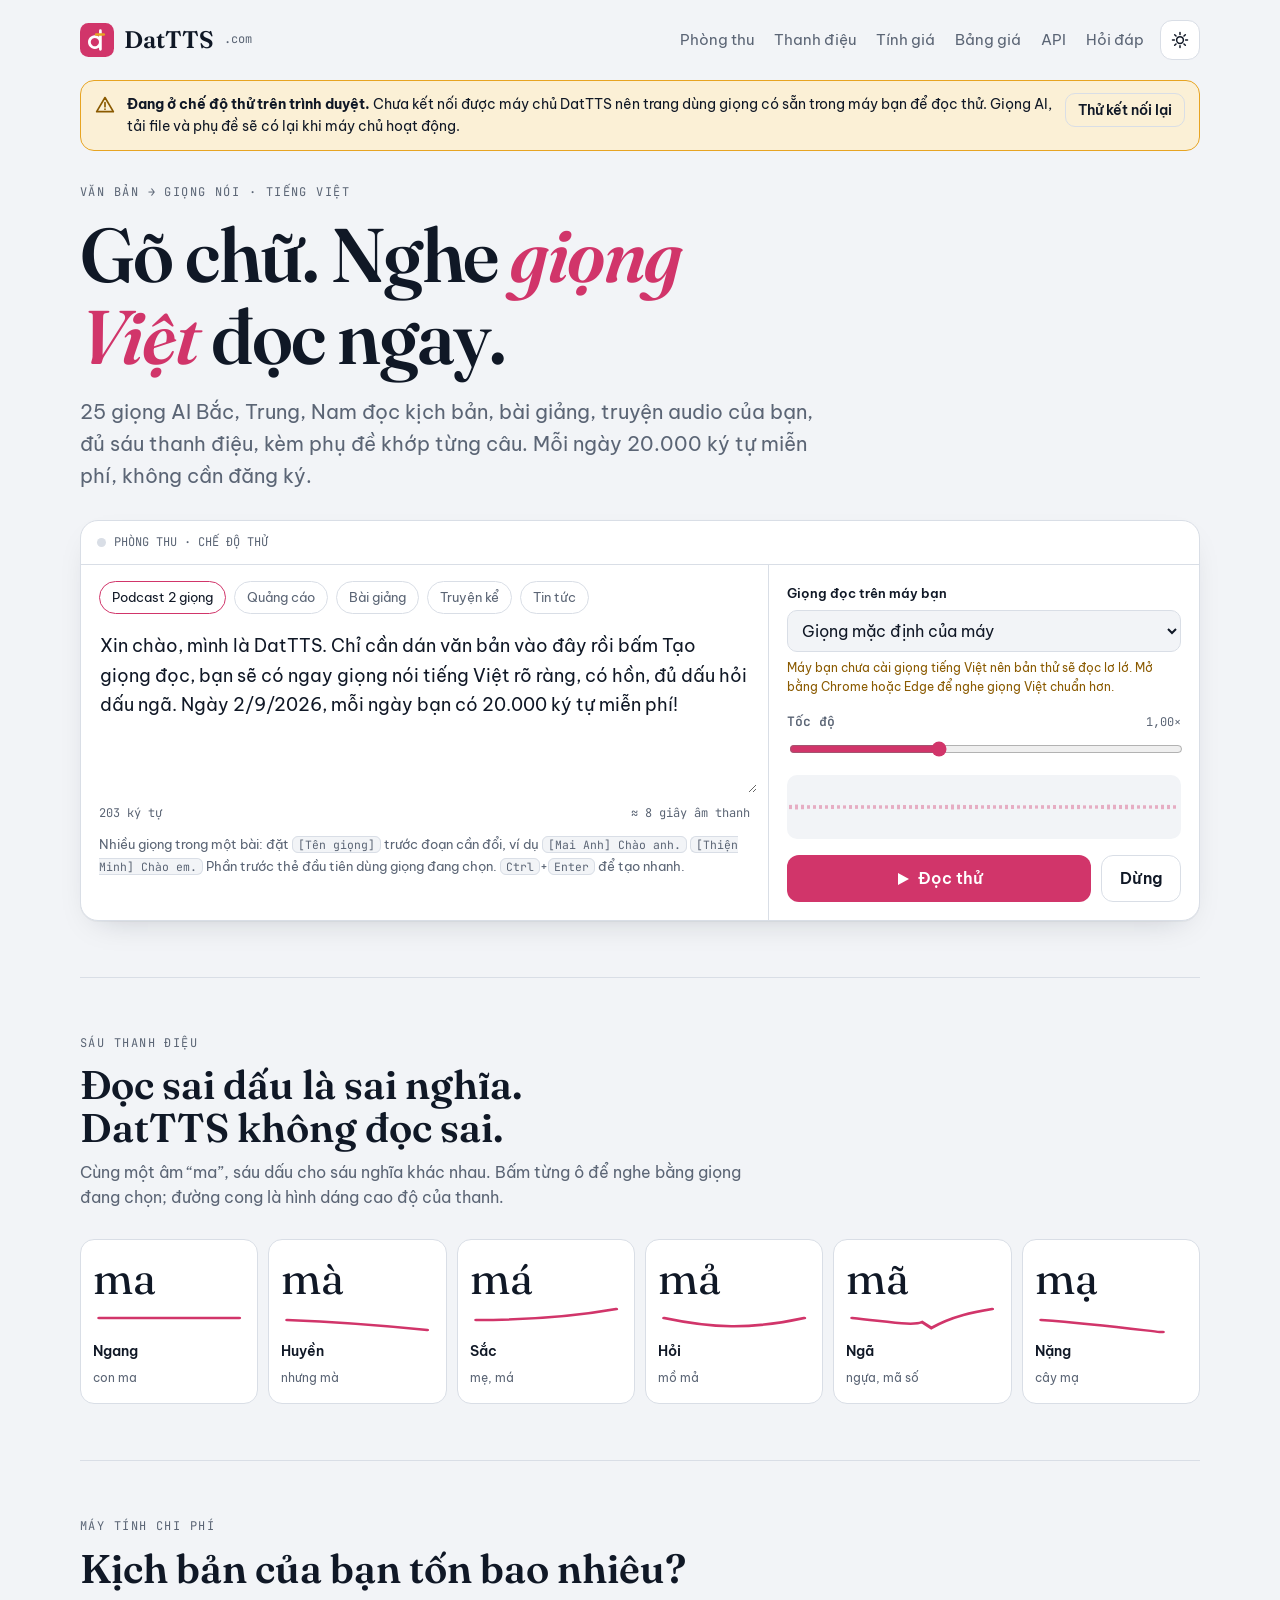
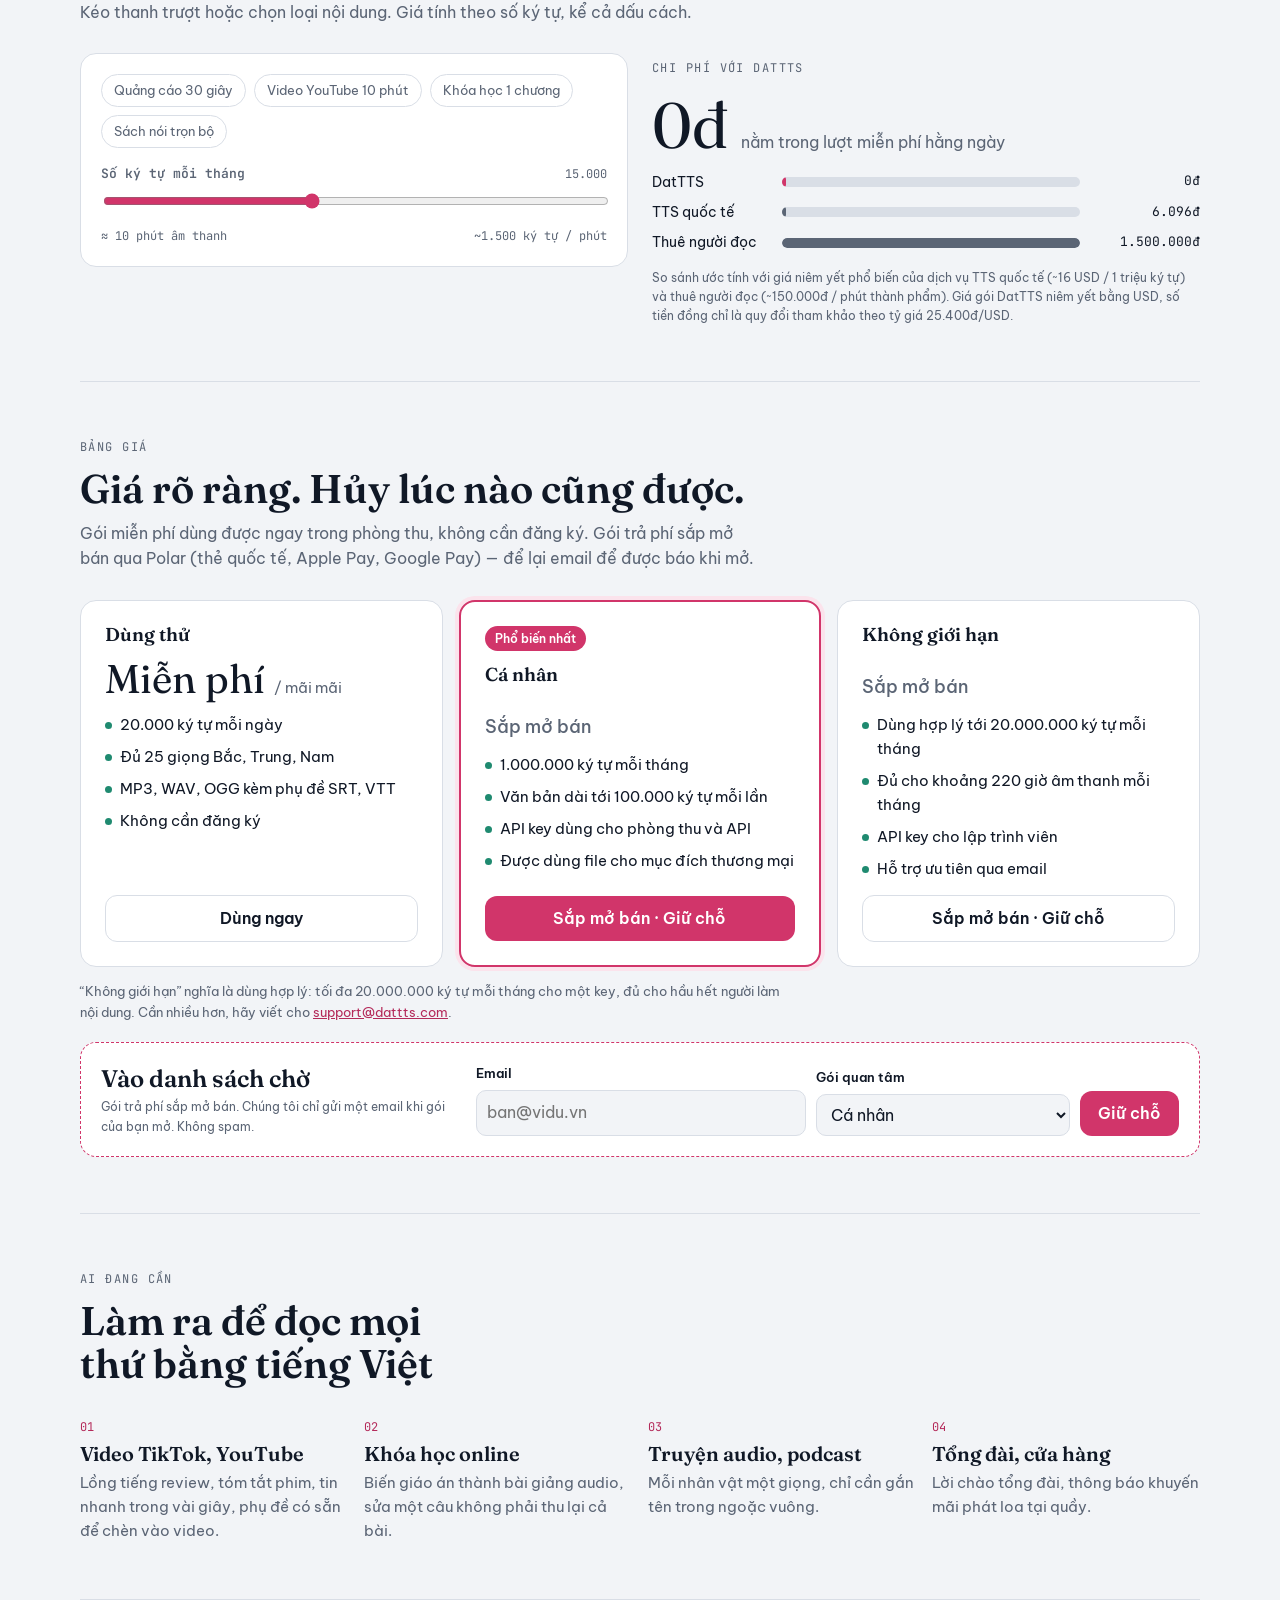
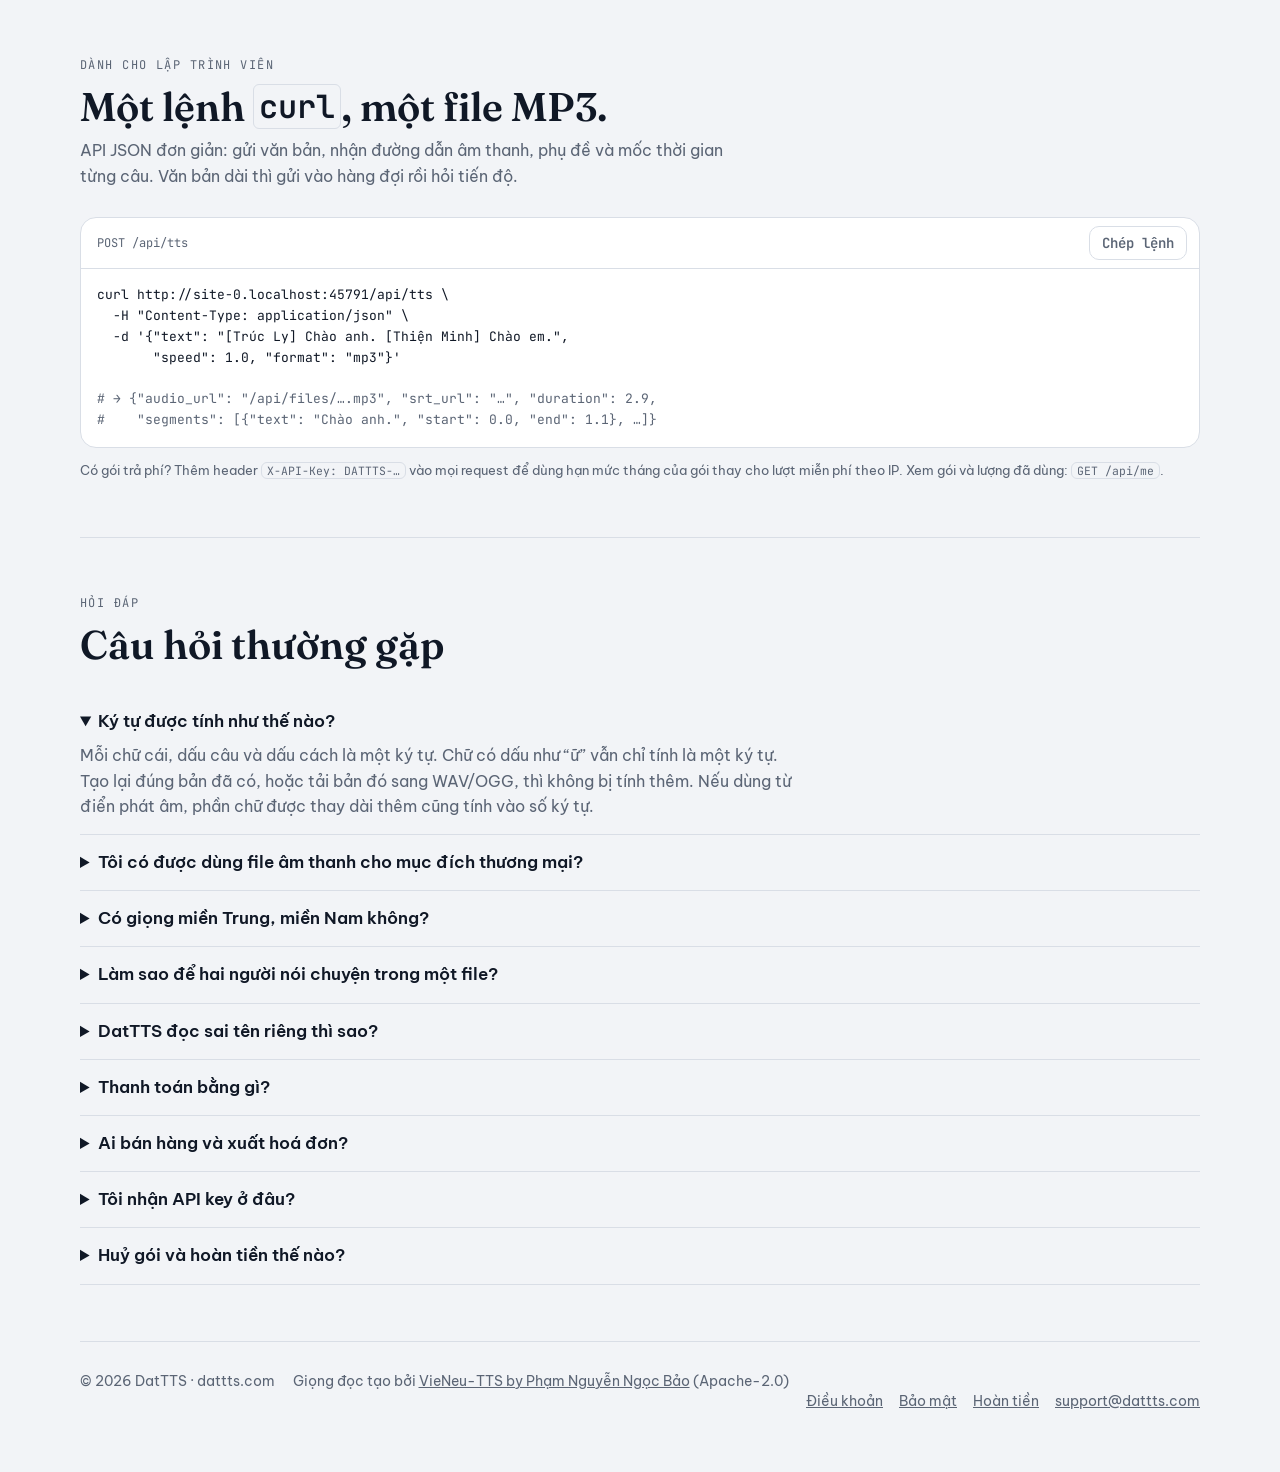
==== web/index.html @ 72ce60b8 "DatTTS: Vietnamese TTS SaaS — VieNeu backend, Modal deploy, web studio, Polar billing (WIP) - FastAP" ====
<!doctype html>
<html lang="vi">
<head>
<meta charset="utf-8">
<meta name="viewport" content="width=device-width, initial-scale=1, viewport-fit=cover">
<title>DatTTS – Giọng đọc tiếng Việt tự nhiên</title>
<meta name="description" content="DatTTS chuyển văn bản thành giọng nói tiếng Việt tự nhiên: 25 giọng Bắc, Trung, Nam, nhiều giọng trong một kịch bản, phụ đề SRT/VTT. Dùng thử miễn phí mỗi ngày, gói trả phí thanh toán an toàn qua Polar.">
<meta property="og:title" content="DatTTS – Gõ chữ. Nghe giọng Việt đọc ngay.">
<meta property="og:description" content="25 giọng đọc tiếng Việt, đủ sáu thanh điệu. Tải MP3, WAV, OGG kèm phụ đề.">
<meta property="og:url" content="https://dattts.com/">
<meta name="theme-color" content="#D63A6E">
<link rel="icon" href="data:image/svg+xml,%3Csvg xmlns='http://www.w3.org/2000/svg' viewBox='0 0 40 40'%3E%3Crect width='40' height='40' rx='10' fill='%23D63A6E'/%3E%3Cpath d='M24 9v22M24 22.5a6.5 6.5 0 1 1 0-.01' stroke='%23fff' stroke-width='3.2' fill='none' stroke-linecap='round'/%3E%3Cpath d='M19 13.5h9' stroke='%23E7A422' stroke-width='3' stroke-linecap='round'/%3E%3C/svg%3E">
<link rel="preconnect" href="https://fonts.googleapis.com">
<link rel="preconnect" href="https://fonts.gstatic.com" crossorigin>
<link rel="stylesheet" href="https://fonts.googleapis.com/css2?family=Be+Vietnam+Pro:wght@400;500;600;700&family=Fraunces:ital,opsz,wght@0,9..144,600;1,9..144,500;1,9..144,700&family=JetBrains+Mono:wght@400;600&display=swap&subset=vietnamese">
<script>try{var t=localStorage.getItem('dattts.theme');if(t==='light'||t==='dark')document.documentElement.dataset.theme=t}catch(e){}</script>
<link rel="stylesheet" href="styles.css">
</head>
<body>
<a class="skip" href="#studio">Bỏ qua, tới phòng thu</a>

<div class="wrap">
  <nav aria-label="Điều hướng chính">
    <a class="logo" href="#top" aria-label="DatTTS trang chủ">
      <svg viewBox="0 0 40 40" aria-hidden="true"><rect width="40" height="40" rx="10" fill="var(--lotus)"/>
        <path d="M24 9v22M24 22.5a6.5 6.5 0 1 1 0-.01" stroke="#fff" stroke-width="3.2" fill="none" stroke-linecap="round"/>
        <path d="M19 13.5h9" stroke="var(--gold)" stroke-width="3" stroke-linecap="round"/></svg>
      DatTTS <small>.com</small>
    </a>
    <div class="navlinks"><a href="#studio">Phòng thu</a><a href="#thanh-dieu">Thanh điệu</a><a href="#tinh-gia">Tính giá</a><a href="#bang-gia">Bảng giá</a><a href="#api">API</a><a href="#hoi-dap">Hỏi đáp</a></div>
    <button class="iconbtn" id="themeBtn" type="button" aria-label="Đổi giao diện sáng/tối" title="Đổi giao diện sáng/tối">
      <svg class="i-sun" viewBox="0 0 24 24" aria-hidden="true"><circle cx="12" cy="12" r="4.5"/><path d="M12 2v2.5M12 19.5V22M2 12h2.5M19.5 12H22M4.9 4.9l1.8 1.8M17.3 17.3l1.8 1.8M4.9 19.1l1.8-1.8M17.3 6.7l1.8-1.8"/></svg>
      <svg class="i-moon" viewBox="0 0 24 24" aria-hidden="true"><path d="M20 14.5A8 8 0 0 1 9.5 4a8 8 0 1 0 10.5 10.5z"/></svg>
    </button>
  </nav>

  <div class="banner" id="offlineBanner" role="status" hidden>
    <svg viewBox="0 0 24 24" aria-hidden="true"><path d="M12 3 2 20h20L12 3zm0 6v5m0 3v.01"/></svg>
    <div><b>Đang ở chế độ thử trên trình duyệt.</b> Chưa kết nối được máy chủ DatTTS nên trang dùng giọng có sẵn trong máy bạn để đọc thử. Giọng AI, tải file và phụ đề sẽ có lại khi máy chủ hoạt động.</div>
    <button class="btn btn-ghost btn-sm" id="retryBtn" type="button">Thử kết nối lại</button>
  </div>

  <header class="hero" id="top">
    <div class="hero-copy">
      <div class="eyebrow">Văn bản → giọng nói · tiếng Việt</div>
      <h1>Gõ chữ. Nghe <em>giọng Việt</em> đọc ngay.</h1>
      <p class="lead">25 giọng AI Bắc, Trung, Nam đọc kịch bản, bài giảng, truyện audio của bạn, đủ sáu thanh điệu, kèm phụ đề khớp từng câu. Mỗi ngày 20.000 ký tự miễn phí, không cần đăng ký.</p>
    </div>

    <section class="studio" id="studio" aria-labelledby="studioTitle">
      <h2 class="sr-only" id="studioTitle">Phòng thu</h2>
      <div class="studio-bar">
        <div class="rec"><i></i><span id="recLabel">PHÒNG THU · ĐANG KẾT NỐI</span></div>
        <div class="quota" id="quotaBox" hidden>
          <span id="quotaText">Hôm nay còn — ký tự</span>
          <span class="qtrack" aria-hidden="true"><span id="quotaFill"></span></span>
        </div>
        <button class="btn btn-ghost btn-sm keybtn online-only" id="keyBtn" type="button" aria-haspopup="dialog">
          <svg viewBox="0 0 24 24" aria-hidden="true"><circle cx="8" cy="15" r="4"/><path d="M11 12 20 3m-3 3 3 3m-6 0 2 2"/></svg><span id="keyBtnLabel">Nhập API key</span>
        </button>
      </div>

      <div class="acctbar online-only" id="acctBar" hidden>
        <div class="acct-info">
          <span class="plan-badge" id="planBadge">Đang kiểm tra key…</span>
          <span class="acct-usage" id="acctUsage"></span>
        </div>
        <div class="acct-actions">
          <button class="btn btn-ghost btn-sm" id="portalBtn" type="button" hidden><span class="spinner" aria-hidden="true"></span><span>Quản lý gói</span></button>
          <button class="linkbtn" id="logoutKey" type="button">Đăng xuất key</button>
        </div>
      </div>

      <div class="studio-body">
        <div class="editor">
          <div class="toolbar" role="toolbar" aria-label="Công cụ soạn thảo">
            <label class="sr-only" for="insertVoice">Chèn thẻ giọng vào vị trí con trỏ</label>
            <select id="insertVoice" class="tool-select online-only"><option value="">＋ Chèn giọng…</option></select>
            <button class="chip" type="button" data-sample="podcast">Podcast 2 giọng</button>
            <button class="chip" type="button" data-sample="ad">Quảng cáo</button>
            <button class="chip" type="button" data-sample="lesson">Bài giảng</button>
            <button class="chip" type="button" data-sample="story">Truyện kể</button>
            <button class="chip" type="button" data-sample="news">Tin tức</button>
          </div>
          <label class="sr-only" for="txt">Văn bản cần đọc</label>
          <textarea id="txt" spellcheck="false" aria-describedby="syntaxHint countLine">Xin chào, mình là DatTTS. Chỉ cần dán văn bản vào đây rồi bấm Tạo giọng đọc, bạn sẽ có ngay giọng nói tiếng Việt rõ ràng, có hồn, đủ dấu hỏi dấu ngã. Ngày 2/9/2026, mỗi ngày bạn có 20.000 ký tự miễn phí!</textarea>
          <div class="meta" id="countLine"><span id="count">0 ký tự</span><span id="mode"></span><span id="estTime">~0 giây</span></div>
          <p class="hint" id="syntaxHint">Nhiều giọng trong một bài: đặt <code>[Tên giọng]</code> trước đoạn cần đổi, ví dụ <code>[Mai Anh] Chào anh.</code> <code>[Thiện Minh] Chào em.</code> Phần trước thẻ đầu tiên dùng giọng đang chọn. <kbd>Ctrl</kbd>+<kbd>Enter</kbd> để tạo nhanh.</p>

          <div class="alert" id="alert" role="alert" hidden></div>

          <div class="player" id="player" hidden>
            <div class="player-head">
              <span class="eyebrow" id="playerTitle">Bản đọc</span>
              <span class="pmeta" id="playerMeta"></span>
            </div>
            <div class="transcript" id="transcript" aria-label="Lời đọc, bấm một câu để nghe từ câu đó"></div>
            <div class="pcontrols" id="pcontrols">
              <button class="iconbtn" id="prevSeg" type="button" aria-label="Câu trước"><svg viewBox="0 0 24 24" aria-hidden="true"><path d="M6 5v14M19 5 9 12l10 7z"/></svg></button>
              <button class="playbtn" id="playPause" type="button" aria-label="Phát"><svg class="i-play" viewBox="0 0 24 24" aria-hidden="true"><path d="M7 4.5v15l13-7.5z"/></svg><svg class="i-pause" viewBox="0 0 24 24" aria-hidden="true"><path d="M7 4h3.5v16H7zM13.5 4H17v16h-3.5z"/></svg></button>
              <button class="iconbtn" id="nextSeg" type="button" aria-label="Câu sau"><svg viewBox="0 0 24 24" aria-hidden="true"><path d="M18 5v14M5 5l10 7-10 7z"/></svg></button>
              <div class="seekwrap">
                <label class="sr-only" for="seek">Vị trí phát</label>
                <input type="range" id="seek" min="0" max="1000" step="1" value="0">
              </div>
              <span class="time" id="time" aria-live="off">00:00 / 00:00</span>
            </div>
            <div class="downloads" id="downloads" aria-label="Tải về"></div>
            <audio id="audio" preload="auto"></audio>
          </div>
        </div>

        <div class="controls">
          <div class="field online-only">
            <span class="flabel">Giọng đang chọn</span>
            <div class="current-voice" id="currentVoice"><span class="avatar">…</span><span><b>Đang tải giọng…</b><small></small></span></div>
          </div>
          <div class="field offline-only">
            <label for="voiceSel">Giọng đọc trên máy bạn</label>
            <select id="voiceSel"></select>
            <p class="note" id="voiceNote">Chế độ thử dùng giọng có sẵn trong trình duyệt.</p>
          </div>
          <div class="field">
            <div class="row"><label for="rate">Tốc độ</label><span id="rateV">1,00×</span></div>
            <input type="range" id="rate" min="0.7" max="1.5" step="0.05" value="1">
          </div>
          <fieldset class="field seg-group online-only">
            <legend class="flabel">Định dạng</legend>
            <div class="segmented">
              <label><input type="radio" name="fmt" value="mp3" checked><span>MP3</span></label>
              <label><input type="radio" name="fmt" value="wav"><span>WAV</span></label>
              <label><input type="radio" name="fmt" value="ogg"><span>OGG</span></label>
            </div>
          </fieldset>
          <canvas id="wave" aria-hidden="true"></canvas>
          <div class="actions">
            <button class="btn btn-primary" id="genBtn" type="button"><span class="spinner" aria-hidden="true"></span><svg class="gicon" width="14" height="14" viewBox="0 0 14 14" aria-hidden="true"><path d="M2 1l11 6-11 6z" fill="currentColor"/></svg><span id="genLabel">Tạo giọng đọc</span></button>
            <button class="btn btn-ghost offline-only" id="stopBtn" type="button">Dừng</button>
          </div>
          <div class="progress" id="progress" hidden>
            <div class="ptrack" role="progressbar" aria-label="Tiến độ tạo giọng đọc" aria-valuemin="0" aria-valuemax="100"><div class="pfill" id="pfill"></div></div>
            <span id="progressText"></span>
          </div>
          <p class="sr-only" id="status" role="status" aria-live="polite"></p>
        </div>
      </div>

      <div class="panel online-only" id="voicePanel">
        <div class="panel-head">
          <h3>Chọn giọng <small id="voiceCount"></small></h3>
          <div class="filters" role="group" aria-label="Lọc giọng">
            <label class="sr-only" for="fRegion">Vùng</label>
            <select id="fRegion"><option value="">Mọi miền</option><option value="Bắc">Miền Bắc</option><option value="Trung">Miền Trung</option><option value="Nam">Miền Nam</option></select>
            <label class="sr-only" for="fGender">Giới tính</label>
            <select id="fGender"><option value="">Nam &amp; nữ</option><option value="female">Giọng nữ</option><option value="male">Giọng nam</option></select>
            <label class="sr-only" for="fStyle">Phong cách</label>
            <select id="fStyle"><option value="">Phong cách</option><option value="tu_nhien">Tự nhiên</option><option value="tin_tuc">Tin tức</option><option value="doc_truyen">Kể chuyện</option></select>
          </div>
        </div>
        <div class="vgrid" id="vgrid" role="list" aria-label="Danh sách giọng"></div>
        <p class="note empty" id="vEmpty" hidden>Không có giọng nào khớp bộ lọc. <button class="linkbtn" type="button" id="clearFilters">Bỏ lọc</button></p>
        <button class="btn btn-ghost btn-sm" id="moreVoices" type="button" hidden></button>
      </div>

      <div class="subpanels online-only">
        <details class="panel" id="dictPanel">
          <summary><span>Từ điển phát âm</span> <small id="dictCount"></small></summary>
          <p class="note">Dạy DatTTS đọc tên riêng, viết tắt, thuật ngữ theo ý bạn. Khớp nguyên từ, không phân biệt hoa thường. Lưu ngay trên trình duyệt này.</p>
          <div class="dict" id="dictRows" role="list"></div>
          <button class="btn btn-ghost btn-sm" id="dictAdd" type="button">＋ Thêm từ</button>
        </details>
        <details class="panel" id="histPanel">
          <summary><span>Lịch sử</span> <small id="histCount"></small></summary>
          <ol class="history" id="history"></ol>
          <p class="note" id="histEmpty">Chưa có bản đọc nào. Bản bạn tạo sẽ hiện ở đây (tối đa 10 bản, lưu trên trình duyệt này).</p>
        </details>
      </div>
    </section>
  </header>

  <section id="thanh-dieu">
    <div class="sec-head">
      <div class="eyebrow">Sáu thanh điệu</div>
      <h2>Đọc sai dấu là sai nghĩa. DatTTS không đọc sai.</h2>
      <p>Cùng một âm “ma”, sáu dấu cho sáu nghĩa khác nhau. Bấm từng ô để nghe bằng giọng đang chọn; đường cong là hình dáng cao độ của thanh.</p>
    </div>
    <div class="tones" id="tones"></div>
  </section>

  <section id="tinh-gia">
    <div class="sec-head">
      <div class="eyebrow">Máy tính chi phí</div>
      <h2>Kịch bản của bạn tốn bao nhiêu?</h2>
      <p>Kéo thanh trượt hoặc chọn loại nội dung. Giá tính theo số ký tự, kể cả dấu cách.</p>
    </div>
    <div class="calc">
      <div class="calc-in">
        <div class="presets" id="presets">
          <button class="chip" type="button" data-chars="1200">Quảng cáo 30 giây</button>
          <button class="chip" type="button" data-chars="15000">Video YouTube 10 phút</button>
          <button class="chip" type="button" data-chars="90000">Khóa học 1 chương</button>
          <button class="chip" type="button" data-chars="600000">Sách nói trọn bộ</button>
        </div>
        <div class="field">
          <div class="row"><label for="chars">Số ký tự mỗi tháng</label><span id="charsV">15.000</span></div>
          <input type="range" id="chars" min="0" max="100" step="1" value="40">
        </div>
        <div class="meta" style="margin:0"><span id="audioLen">≈ 10 phút âm thanh</span><span>~1.500 ký tự / phút</span></div>
      </div>
      <div class="calc-out" aria-live="polite">
        <div class="eyebrow">Chi phí với DatTTS</div>
        <div class="bigout" id="ourCost">0đ</div>
        <div class="cmp" id="cmp"></div>
        <p class="note" id="calcNote">So sánh ước tính với giá niêm yết phổ biến của dịch vụ TTS quốc tế (~16 USD / 1 triệu ký tự) và thuê người đọc (~150.000đ / phút thành phẩm). Giá gói DatTTS niêm yết bằng USD, số tiền đồng chỉ là quy đổi tham khảo theo tỷ giá <span id="fxRate">25.400</span>đ/USD.</p>
      </div>
    </div>
  </section>

  <section id="bang-gia">
    <div class="sec-head">
      <div class="eyebrow">Bảng giá</div>
      <h2>Giá rõ ràng. Hủy lúc nào cũng được.</h2>
      <p id="pricingLead">Gói miễn phí dùng được ngay trong phòng thu, không cần đăng ký. Gói trả phí thanh toán qua Polar bằng thẻ quốc tế, Apple Pay hoặc Google Pay; API key được gửi tới email của bạn ngay sau khi thanh toán.</p>
    </div>
    <div class="plans" id="plans">
      <div class="plan" data-plan-id="free">
        <h3>Dùng thử</h3>
        <div class="price">Miễn phí <small>/ mãi mãi</small></div>
        <ul><li>20.000 ký tự mỗi ngày</li><li>Đủ 25 giọng Bắc, Trung, Nam</li><li>MP3, WAV, OGG kèm phụ đề SRT, VTT</li><li>Không cần đăng ký</li></ul>
        <a class="btn btn-ghost" href="#studio">Dùng ngay</a>
      </div>
      <div class="plan hot" data-plan-id="personal">
        <span class="tag">Phổ biến nhất</span>
        <h3>Cá nhân</h3>
        <div class="price" data-price><span class="price-ph">Đang tải giá…</span></div>
        <p class="vnd" data-vnd hidden></p>
        <ul><li data-quota>1.000.000 ký tự mỗi tháng</li><li>Văn bản dài tới 100.000 ký tự mỗi lần</li><li>API key dùng cho phòng thu và API</li><li>Được dùng file cho mục đích thương mại</li></ul>
        <button class="btn btn-primary" type="button" data-plan="ca-nhan" data-buy="personal"><span class="spinner" aria-hidden="true"></span><span class="lbl">Sắp mở bán · Giữ chỗ</span></button>
      </div>
      <div class="plan" data-plan-id="unlimited">
        <h3>Không giới hạn</h3>
        <div class="price" data-price><span class="price-ph">Đang tải giá…</span></div>
        <p class="vnd" data-vnd hidden></p>
        <ul><li data-quota>Dùng hợp lý tới 20.000.000 ký tự mỗi tháng</li><li>Đủ cho khoảng 220 giờ âm thanh mỗi tháng</li><li>API key cho lập trình viên</li><li>Hỗ trợ ưu tiên qua email</li></ul>
        <button class="btn btn-ghost" type="button" data-plan="khong-gioi-han" data-buy="unlimited"><span class="spinner" aria-hidden="true"></span><span class="lbl">Sắp mở bán · Giữ chỗ</span></button>
      </div>
    </div>
    <p class="note plans-note" id="plansNote">“Không giới hạn” nghĩa là dùng hợp lý: tối đa 20.000.000 ký tự mỗi tháng cho một key, đủ cho hầu hết người làm nội dung. Cần nhiều hơn, hãy viết cho <a href="mailto:support@dattts.com">support@dattts.com</a>.</p>
    <p class="buy-msg" id="buyMsg" role="status" aria-live="polite"></p>

    <form class="waitlist" id="waitlist" novalidate>
      <div class="wl-copy">
        <h3>Vào danh sách chờ</h3>
        <p class="note">Gói trả phí sắp mở bán. Chúng tôi chỉ gửi một email khi gói của bạn mở. Không spam.</p>
      </div>
      <div class="wl-fields">
        <div class="field">
          <label for="wlEmail">Email</label>
          <input type="email" id="wlEmail" name="email" autocomplete="email" inputmode="email" placeholder="ban@vidu.vn" required>
        </div>
        <div class="field">
          <label for="wlPlan">Gói quan tâm</label>
          <select id="wlPlan" name="plan">
            <option value="ca-nhan">Cá nhân</option>
            <option value="khong-gioi-han">Không giới hạn</option>
            <option value="doanh-nghiep">Doanh nghiệp · liên hệ</option>
          </select>
        </div>
        <button class="btn btn-primary" id="wlBtn" type="submit"><span class="spinner" aria-hidden="true"></span><span>Giữ chỗ</span></button>
      </div>
      <p class="wl-msg" id="wlMsg" role="status" aria-live="polite"></p>
    </form>
  </section>

  <section>
    <div class="sec-head"><div class="eyebrow">Ai đang cần</div><h2>Làm ra để đọc mọi thứ bằng tiếng Việt</h2></div>
    <div class="uses">
      <div class="use"><span class="n">01</span><h3>Video TikTok, YouTube</h3><p>Lồng tiếng review, tóm tắt phim, tin nhanh trong vài giây, phụ đề có sẵn để chèn vào video.</p></div>
      <div class="use"><span class="n">02</span><h3>Khóa học online</h3><p>Biến giáo án thành bài giảng audio, sửa một câu không phải thu lại cả bài.</p></div>
      <div class="use"><span class="n">03</span><h3>Truyện audio, podcast</h3><p>Mỗi nhân vật một giọng, chỉ cần gắn tên trong ngoặc vuông.</p></div>
      <div class="use"><span class="n">04</span><h3>Tổng đài, cửa hàng</h3><p>Lời chào tổng đài, thông báo khuyến mãi phát loa tại quầy.</p></div>
    </div>
  </section>

  <section id="api">
    <div class="sec-head">
      <div class="eyebrow">Dành cho lập trình viên</div>
      <h2>Một lệnh <code class="inl">curl</code>, một file MP3.</h2>
      <p>API JSON đơn giản: gửi văn bản, nhận đường dẫn âm thanh, phụ đề và mốc thời gian từng câu. Văn bản dài thì gửi vào hàng đợi rồi hỏi tiến độ.</p>
    </div>
    <div class="codecard">
      <div class="codebar"><span>POST /api/tts</span><button class="btn btn-ghost btn-sm" type="button" id="copyCurl">Chép lệnh</button></div>
<pre id="curl"><code>curl https://dattts.com/api/tts \
  -H "Content-Type: application/json" \
  -d '{"text": "[Trúc Ly] Chào anh. [Thiện Minh] Chào em.",
       "speed": 1.0, "format": "mp3"}'

<span class="c"># → {"audio_url": "/api/files/….mp3", "srt_url": "…", "duration": 2.9,
#    "segments": [{"text": "Chào anh.", "start": 0.0, "end": 1.1}, …]}</span></code></pre>
    </div>
    <p class="note api-note">Có gói trả phí? Thêm header <code>X-API-Key: DATTTS-…</code> vào mọi request để dùng hạn mức tháng của gói thay cho lượt miễn phí theo IP. Xem gói và lượng đã dùng: <code>GET /api/me</code>.</p>
  </section>

  <section id="hoi-dap">
    <div class="sec-head"><div class="eyebrow">Hỏi đáp</div><h2>Câu hỏi thường gặp</h2></div>
    <details open><summary>Ký tự được tính như thế nào?</summary><p>Mỗi chữ cái, dấu câu và dấu cách là một ký tự. Chữ có dấu như “ữ” vẫn chỉ tính là một ký tự. Tạo lại đúng bản đã có, hoặc tải bản đó sang WAV/OGG, thì không bị tính thêm. Nếu dùng từ điển phát âm, phần chữ được thay dài thêm cũng tính vào số ký tự.</p></details>
    <details><summary>Tôi có được dùng file âm thanh cho mục đích thương mại?</summary><p>Có. Mô hình giọng nói được phát hành theo giấy phép Apache-2.0, cho phép dùng thương mại kể cả 25 giọng có sẵn. Bạn được dùng file cho quảng cáo, video kiếm tiền và sản phẩm bán ra.</p></details>
    <details><summary>Có giọng miền Trung, miền Nam không?</summary><p>Có. DatTTS có giọng miền Bắc, miền Trung và miền Nam, cả giọng nam lẫn giọng nữ, với ba phong cách: tự nhiên, tin tức và kể chuyện.</p></details>
    <details><summary>Làm sao để hai người nói chuyện trong một file?</summary><p>Gõ tên giọng trong ngoặc vuông trước lời thoại, ví dụ <code>[Trúc Ly] Chào anh. [Thiện Minh] Chào em.</code> Nút “Chèn giọng” trong phòng thu làm việc này giúp bạn.</p></details>
    <details><summary>DatTTS đọc sai tên riêng thì sao?</summary><p>Mở “Từ điển phát âm” trong phòng thu, thêm từ và cách đọc mong muốn, ví dụ “HLV” → “huấn luyện viên”. Số, ngày tháng, tiền tệ và đơn vị đo được tự động đọc đúng.</p></details>
    <details><summary>Thanh toán bằng gì?</summary><p>Thanh toán qua <a href="https://polar.sh" rel="noopener">Polar</a> bằng thẻ Visa, Mastercard, JCB, American Express, Apple Pay hoặc Google Pay. Thẻ ghi nợ quốc tế (Visa/Mastercard debit) của ngân hàng Việt Nam dùng được bình thường. Thẻ ATM nội địa chỉ chạy qua Napas thì chưa được hỗ trợ; nếu chưa có thẻ quốc tế, bạn có thể mở thẻ ghi nợ quốc tế ở hầu hết ngân hàng trong nước. Giá niêm yết bằng USD, ngân hàng của bạn tự quy đổi sang đồng và có thể thu phí chuyển đổi ngoại tệ (thường 1–3%).</p></details>
    <details><summary>Ai bán hàng và xuất hoá đơn?</summary><p>Polar Software Inc. là bên bán hàng chính thức (Merchant of Record): Polar thu tiền, tính thuế theo quốc gia của bạn, gửi hoá đơn và biên nhận qua email. Trên sao kê thẻ, giao dịch có thể hiện tên Polar thay vì DatTTS.</p></details>
    <details><summary>Tôi nhận API key ở đâu?</summary><p>Ngay sau khi thanh toán, Polar gửi email kèm API key bắt đầu bằng <code>DATTTS</code>. Bấm “Nhập API key” trong phòng thu và dán key vào là dùng được. Bạn cũng xem lại hoặc đổi key bất kỳ lúc nào trong cổng khách hàng của Polar (nút “Quản lý gói”).</p></details>
    <details><summary>Huỷ gói và hoàn tiền thế nào?</summary><p>Huỷ bất kỳ lúc nào trong cổng khách hàng Polar; gói vẫn dùng được đến hết kỳ đã trả và không bị trừ tiền kỳ sau. Trong 14 ngày đầu, nếu bạn đã dùng dưới 10% hạn mức của kỳ đó, chúng tôi hoàn tiền đầy đủ — xem <a href="hoan-tien.html">Chính sách hoàn tiền</a>.</p></details>
  </section>

  <footer>
    <span>© 2026 DatTTS · dattts.com</span>
    <span>Giọng đọc tạo bởi <a href="https://huggingface.co/pnnbao-ump/VieNeu-TTS-v3-Turbo" rel="noopener">VieNeu-TTS by Phạm Nguyễn Ngọc Bảo</a> (Apache-2.0)</span>
    <nav class="footlinks" aria-label="Chính sách"><a href="dieu-khoan.html">Điều khoản</a><a href="bao-mat.html">Bảo mật</a><a href="hoan-tien.html">Hoàn tiền</a><a href="mailto:support@dattts.com">support@dattts.com</a></nav>
  </footer>
</div>
<div class="toast" id="toast" role="status" aria-live="polite" hidden></div>

<dialog class="keydlg" id="keyDlg" aria-labelledby="keyDlgTitle">
  <form id="keyForm" novalidate>
    <h3 id="keyDlgTitle">Nhập API key</h3>
    <p class="note">Sau khi thanh toán, Polar gửi API key bắt đầu bằng <code>DATTTS</code> tới email của bạn. Key cũng nằm trong cổng khách hàng Polar.</p>
    <div class="field">
      <label for="keyInput">API key</label>
      <input type="text" id="keyInput" name="key" autocomplete="off" autocapitalize="off" spellcheck="false" placeholder="DATTTS-XXXXXXXX-…" aria-describedby="keyMsg">
    </div>
    <p class="wl-msg" id="keyMsg" role="status" aria-live="polite"></p>
    <div class="dlg-actions">
      <button class="btn btn-ghost" type="button" id="keyCancel">Huỷ</button>
      <button class="btn btn-primary" type="submit" id="keySave"><span class="spinner" aria-hidden="true"></span><span>Kiểm tra và lưu</span></button>
    </div>
    <p class="note">Key chỉ lưu trên trình duyệt này và được gửi kèm mỗi yêu cầu tới máy chủ DatTTS. Đừng dùng key trên máy công cộng.</p>
  </form>
</dialog>

<script src="config.js"></script>
<script src="app.js"></script>
</body>
</html>
---- web/styles.css ----
/* DatTTS — phòng thu web. Mọi màu đi qua token. Chữ trên nền lotus dùng --on-accent (trắng ở nền sáng, mực đậm ở nền tối) để đạt AA. */
:root{
  --paper:#F2F4F7; --surface:#FFFFFF; --ink:#101826; --muted:#5B6575; --line:#D9DEE6;
  --lotus:#D1356A; --lotus-ink:#B42A5A; --lotus-soft:#FBE3EC; --gold:#E7A422; --gold-soft:#FBF0D6; --gold-ink:#8A5A00;
  --jade:#1F8A70; --jade-soft:#DDF2EC; --danger:#C2362F; --danger-soft:#FCE5E3;
  --on-accent:#FFFFFF;
  --shadow:0 1px 0 rgba(16,24,38,.04),0 12px 32px -18px rgba(16,24,38,.25);
  --f-display:"Fraunces",Georgia,"Times New Roman",serif;
  --f-body:"Be Vietnam Pro",system-ui,-apple-system,"Segoe UI",Roboto,sans-serif;
  --f-mono:"JetBrains Mono",ui-monospace,Menlo,Consolas,monospace;
  color-scheme:light;
}
@media (prefers-color-scheme:dark){:root:not([data-theme="light"]){
  --paper:#0C1119; --surface:#141B27; --ink:#EEF1F6; --muted:#9AA4B4; --line:#263044;
  --lotus:#FF6B9A; --lotus-ink:#FF8DB2; --lotus-soft:#3A1726; --gold:#F5BD4A; --gold-soft:#3A2D10; --gold-ink:#F5BD4A;
  --jade:#47C49F; --jade-soft:#0F3128; --danger:#FF7A70; --danger-soft:#3D1715; --on-accent:#1A0710;
  --shadow:0 1px 0 rgba(0,0,0,.3),0 16px 40px -20px rgba(0,0,0,.7); color-scheme:dark}}
:root[data-theme="dark"]{
  --paper:#0C1119; --surface:#141B27; --ink:#EEF1F6; --muted:#9AA4B4; --line:#263044;
  --lotus:#FF6B9A; --lotus-ink:#FF8DB2; --lotus-soft:#3A1726; --gold:#F5BD4A; --gold-soft:#3A2D10; --gold-ink:#F5BD4A;
  --jade:#47C49F; --jade-soft:#0F3128; --danger:#FF7A70; --danger-soft:#3D1715; --on-accent:#1A0710;
  --shadow:0 1px 0 rgba(0,0,0,.3),0 16px 40px -20px rgba(0,0,0,.7); color-scheme:dark}

*{box-sizing:border-box}
html{scroll-behavior:smooth;-webkit-text-size-adjust:100%}
body{margin:0;background:var(--paper);color:var(--ink);font-family:var(--f-body);font-size:16px;line-height:1.6;overflow-x:hidden;
  padding-left:max(16px,env(safe-area-inset-left,0px));padding-right:max(16px,env(safe-area-inset-right,0px))}
.wrap{max-width:1120px;margin:0 auto}
a{color:inherit}
h1,h2,h3{font-family:var(--f-display);font-weight:600;line-height:1.08;text-wrap:balance;margin:0}
h2{font-size:clamp(28px,4vw,40px)}
code,kbd{font-family:var(--f-mono);font-size:.88em;background:var(--paper);border:1px solid var(--line);border-radius:6px;padding:0 5px;white-space:nowrap}
.eyebrow{font-family:var(--f-mono);font-size:12px;letter-spacing:.12em;text-transform:uppercase;color:var(--muted)}
button,select,input,textarea{font:inherit;color:inherit}
button{cursor:pointer}
button:disabled{cursor:not-allowed;opacity:.6}
:focus-visible{outline:2px solid var(--lotus);outline-offset:2px}
[hidden]{display:none!important}
.sr-only{position:absolute;width:1px;height:1px;padding:0;margin:-1px;overflow:hidden;clip:rect(0 0 0 0);white-space:nowrap;border:0}
.skip{position:absolute;left:16px;top:-60px;z-index:30;background:var(--lotus);color:var(--on-accent);padding:8px 14px;border-radius:10px;text-decoration:none;font-weight:600}
.skip:focus{top:12px}

/* online / offline mode */
body:not(.offline) .offline-only{display:none!important}
body.offline .online-only{display:none!important}

/* nav */
nav{display:flex;align-items:center;justify-content:space-between;gap:16px;padding-block:20px}
.logo{display:flex;align-items:center;gap:10px;font-family:var(--f-display);font-size:24px;font-weight:600;text-decoration:none}
.logo svg{width:34px;height:34px}
.logo small{font-family:var(--f-mono);font-size:12px;color:var(--muted);font-weight:400}
.navlinks{display:flex;gap:20px;font-size:15px;color:var(--muted);margin-left:auto}
.navlinks a{text-decoration:none}.navlinks a:hover{color:var(--ink)}
@media (max-width:760px){.navlinks{display:none}}
.iconbtn{flex:none;width:40px;height:40px;border-radius:12px;border:1px solid var(--line);background:var(--surface);display:inline-grid;place-items:center;padding:0}
.iconbtn:hover{border-color:var(--lotus)}
.iconbtn svg{width:18px;height:18px;fill:none;stroke:currentColor;stroke-width:2;stroke-linecap:round;stroke-linejoin:round}
#themeBtn .i-moon{display:none}
:root[data-theme="dark"] #themeBtn .i-sun{display:none}
:root[data-theme="dark"] #themeBtn .i-moon{display:block}
@media (prefers-color-scheme:dark){:root:not([data-theme="light"]) #themeBtn .i-sun{display:none}:root:not([data-theme="light"]) #themeBtn .i-moon{display:block}}

/* banner */
.banner{display:flex;gap:12px;align-items:flex-start;background:var(--gold-soft);border:1px solid var(--gold);border-radius:14px;padding:12px 14px;font-size:14px;margin-bottom:8px}
.banner svg{flex:none;width:20px;height:20px;margin-top:2px;fill:none;stroke:var(--gold-ink);stroke-width:2;stroke-linecap:round;stroke-linejoin:round}
.banner div{flex:1;min-width:0}
@media (max-width:560px){.banner{flex-wrap:wrap}.banner div{flex-basis:calc(100% - 32px)}.banner .btn{margin-left:32px}}

/* hero */
.hero{display:grid;grid-template-columns:1fr;gap:28px;padding-block:24px 56px}
.hero-copy{max-width:760px}
.hero h1{font-size:clamp(40px,7vw,76px);letter-spacing:-.02em;margin-top:12px}
.hero h1 em{font-style:italic;color:var(--lotus)}
.hero p.lead{font-size:clamp(17px,2vw,20px);color:var(--muted);max-width:62ch;margin:18px 0 0}

/* studio console */
.studio{background:var(--surface);border:1px solid var(--line);border-radius:18px;box-shadow:var(--shadow);overflow:hidden;min-width:0}
.studio-bar{display:flex;align-items:center;justify-content:space-between;gap:8px 16px;padding:12px 16px;border-bottom:1px solid var(--line);flex-wrap:wrap}
.rec{display:flex;align-items:center;gap:8px;font-family:var(--f-mono);font-size:12px;color:var(--muted)}
.rec i{width:9px;height:9px;border-radius:50%;background:var(--line);display:inline-block}
.studio.ready .rec i{background:var(--jade)}
.studio.live .rec i{background:var(--lotus);animation:blink 1s infinite}
@keyframes blink{50%{opacity:.25}}
.quota{display:flex;align-items:center;gap:10px;font-family:var(--f-mono);font-size:12px;color:var(--muted);font-variant-numeric:tabular-nums}
.qtrack{width:90px;height:6px;border-radius:4px;background:var(--line);overflow:hidden;display:block}
.qtrack span{display:block;height:100%;background:var(--jade);border-radius:4px;transition:width .4s}
.quota.low .qtrack span{background:var(--gold)}
.quota.out .qtrack span{background:var(--danger)}

.studio-body{display:grid;grid-template-columns:minmax(0,1.6fr) minmax(0,1fr)}
@media (max-width:860px){.studio-body{grid-template-columns:1fr}}
.editor{padding:16px 18px 18px;border-right:1px solid var(--line);min-width:0;display:flex;flex-direction:column;gap:10px}
@media (max-width:860px){.editor{border-right:0;border-bottom:1px solid var(--line)}}
.toolbar{display:flex;gap:8px;flex-wrap:wrap;align-items:center}
.tool-select{flex:none;width:12em;max-width:100%;border-radius:999px;padding:5px 12px;font-size:13px;background:var(--lotus-soft);border:1px solid var(--lotus);color:var(--ink);font-weight:600;cursor:pointer}
#txt{width:100%;min-height:170px;resize:vertical;border:1px solid transparent;border-radius:10px;background:transparent;font-size:18px;line-height:1.65;padding:6px 8px;margin:0 -8px;width:calc(100% + 16px)}
#txt:focus-visible{outline:none;border-color:var(--lotus);box-shadow:0 0 0 1px var(--lotus);background:var(--paper)}
.meta{display:flex;justify-content:space-between;gap:6px 12px;flex-wrap:wrap;font-family:var(--f-mono);font-size:12px;color:var(--muted);font-variant-numeric:tabular-nums}
.meta .over{color:var(--danger);font-weight:600}
.hint{font-size:13px;color:var(--muted);margin:0;line-height:1.7}
.hint code{white-space:normal}
.chip{border:1px solid var(--line);background:transparent;border-radius:999px;padding:5px 12px;font-size:13px;color:var(--muted)}
.chip:hover{border-color:var(--lotus);color:var(--ink)}
.chip[data-sample="podcast"]{color:var(--ink);border-color:var(--lotus)}

.alert{display:flex;gap:10px;align-items:flex-start;border:1px solid var(--danger);background:var(--danger-soft);color:var(--ink);border-radius:12px;padding:10px 12px;font-size:14px}
.alert::before{content:"!";flex:none;width:20px;height:20px;border-radius:50%;background:var(--danger);color:var(--surface);font-weight:700;display:grid;place-items:center;font-size:13px;line-height:1}
.alert .x{margin-left:auto;background:none;border:0;padding:0 4px;color:var(--muted);font-size:18px;line-height:1}
.alert.info{border-color:var(--jade);background:var(--jade-soft)}
.alert.info::before{content:"i";background:var(--jade)}

/* player + karaoke */
.player{border:1px solid var(--line);border-radius:14px;background:var(--paper);padding:12px;display:flex;flex-direction:column;gap:10px;min-width:0}
.player-head{display:flex;justify-content:space-between;gap:10px;flex-wrap:wrap;align-items:baseline}
.pmeta{font-family:var(--f-mono);font-size:12px;color:var(--muted);font-variant-numeric:tabular-nums}
.transcript{position:relative;font-size:17px;line-height:1.75;max-height:240px;overflow-y:auto;overscroll-behavior:contain;word-break:break-word;padding:2px}
.transcript .vtag{display:inline-block;font-family:var(--f-mono);font-size:11px;letter-spacing:.04em;color:var(--lotus-ink);background:var(--lotus-soft);border-radius:6px;padding:0 6px;margin:0 4px 0 0;vertical-align:2px}
.transcript .para{display:block;height:6px}
.seg{border-radius:5px;padding:1px 2px;cursor:pointer;transition:background .15s,color .15s;box-decoration-break:clone;-webkit-box-decoration-break:clone}
.seg:hover{background:var(--lotus-soft)}
.seg:focus-visible{outline-offset:1px}
.seg.said{color:var(--muted)}
.seg.now{background:var(--lotus);color:var(--on-accent)}
.transcript.words .seg{cursor:default}
.pcontrols{display:flex;align-items:center;gap:8px;min-width:0}
.pcontrols .iconbtn{width:34px;height:34px;border-radius:10px}
.playbtn{flex:none;width:46px;height:46px;border-radius:50%;border:0;background:var(--lotus);color:var(--on-accent);display:grid;place-items:center;padding:0}
.playbtn svg{width:20px;height:20px;fill:currentColor}
.playbtn .i-pause{display:none}
.playbtn.playing .i-play{display:none}.playbtn.playing .i-pause{display:block}
.seekwrap{flex:1;min-width:60px;display:flex}
#seek{width:100%;accent-color:var(--lotus);margin:0}
.time{font-family:var(--f-mono);font-size:12px;color:var(--muted);font-variant-numeric:tabular-nums;white-space:nowrap}
@media (max-width:420px){.pcontrols{flex-wrap:wrap}.seekwrap{order:5;flex-basis:100%}.time{margin-left:auto}}
.downloads{display:flex;gap:6px;flex-wrap:wrap;align-items:center}
.downloads .lbl{font-size:12px;color:var(--muted);margin-right:2px}
.dl{display:inline-flex;align-items:center;gap:6px;border:1px solid var(--line);background:var(--surface);border-radius:10px;padding:5px 10px;font-size:13px;font-weight:600;text-decoration:none;font-family:var(--f-mono)}
.dl:hover{border-color:var(--lotus)}
.dl svg{width:14px;height:14px;fill:none;stroke:currentColor;stroke-width:2;stroke-linecap:round;stroke-linejoin:round}
.dl.alt{color:var(--muted);font-weight:400}
.dl.busy{opacity:.6;pointer-events:none}

/* controls column */
.controls{padding:18px;display:flex;flex-direction:column;gap:16px;min-width:0}
.field{display:flex;flex-direction:column;gap:6px;min-width:0;border:0;padding:0;margin:0}
.field label,.flabel{font-size:13px;font-weight:600;padding:0}
.field .row{display:flex;justify-content:space-between;align-items:baseline;font-family:var(--f-mono);font-size:12px;color:var(--muted)}
select,input[type=email],input[type=text]{border:1px solid var(--line);background:var(--paper);border-radius:10px;padding:9px 10px;width:100%;min-width:0}
input[type=range]{width:100%;accent-color:var(--lotus)}
.current-voice{display:flex;gap:12px;align-items:center;border:1px solid var(--line);border-radius:12px;padding:10px;background:var(--paper)}
.current-voice b{display:block;font-family:var(--f-display);font-size:19px;line-height:1.2}
.current-voice small{font-size:12px;color:var(--muted)}
.segmented{display:grid;grid-template-columns:repeat(3,1fr);border:1px solid var(--line);border-radius:10px;overflow:hidden}
.segmented label{position:relative;cursor:pointer}
.segmented input{position:absolute;opacity:0;inset:0;margin:0;cursor:pointer}
.segmented span{display:block;text-align:center;padding:8px 4px;font-family:var(--f-mono);font-size:13px;font-weight:600;color:var(--muted)}
.segmented label+label span{border-left:1px solid var(--line)}
.segmented input:checked+span{background:var(--lotus-soft);color:var(--ink)}
.segmented input:focus-visible+span{outline:2px solid var(--lotus);outline-offset:-2px}
canvas#wave{width:100%;height:64px;display:block;border-radius:10px;background:var(--paper)}
.actions{display:flex;gap:10px}
.btn{border:0;border-radius:12px;padding:12px 18px;font-weight:600;display:inline-flex;align-items:center;justify-content:center;gap:8px;text-decoration:none;line-height:1.3}
.btn-sm{padding:7px 12px;font-size:14px;border-radius:10px}
.btn-primary{background:var(--lotus);color:var(--on-accent);flex:1}
.btn-primary:hover:not(:disabled){filter:brightness(1.07)}
.btn-ghost{background:transparent;border:1px solid var(--line)}
.btn-ghost:hover{border-color:var(--lotus)}
.spinner{display:none;width:15px;height:15px;border-radius:50%;border:2px solid currentColor;border-right-color:transparent;animation:spin .8s linear infinite}
.busy .spinner{display:inline-block}
.busy .gicon{display:none}
@keyframes spin{to{transform:rotate(360deg)}}
.progress{display:flex;flex-direction:column;gap:6px;font-family:var(--f-mono);font-size:12px;color:var(--muted);font-variant-numeric:tabular-nums}
.ptrack{height:8px;border-radius:6px;background:var(--line);overflow:hidden;position:relative}
.pfill{height:100%;width:0;background:var(--lotus);border-radius:6px;transition:width .35s}
.progress.indet .pfill{width:35%;position:absolute;animation:indet 1.1s ease-in-out infinite}
@keyframes indet{0%{left:-35%}100%{left:100%}}
.note{font-size:12px;color:var(--muted);margin:0}
.note.warn{color:var(--gold-ink)}
.linkbtn{background:none;border:0;padding:0;color:var(--lotus-ink);text-decoration:underline;font-size:inherit}

/* panels inside studio */
.panel{padding:16px 18px;border-top:1px solid var(--line);min-width:0}
.panel-head{display:flex;justify-content:space-between;align-items:center;gap:10px 16px;flex-wrap:wrap;margin-bottom:12px}
.panel h3{font-size:22px}
.panel h3 small{font-family:var(--f-mono);font-size:12px;font-weight:400;color:var(--muted)}
.filters{display:flex;gap:8px;flex-wrap:wrap}
.filters select{width:auto;padding:6px 10px;font-size:14px}
@media (max-width:520px){.filters{width:100%}.filters select{flex:1 1 30%;min-width:0;font-size:12px;padding:6px 4px}}
.vgrid{display:grid;grid-template-columns:repeat(auto-fill,minmax(200px,1fr));gap:8px}
@media (max-width:520px){.vgrid{grid-template-columns:1fr}}
.vcard{position:relative;display:flex;align-items:stretch;border:1px solid var(--line);background:var(--paper);border-radius:12px;min-width:0;transition:border-color .15s,background .15s}
.vcard:hover{border-color:var(--lotus)}
.vcard.sel{border-color:var(--lotus);background:var(--lotus-soft);box-shadow:inset 0 0 0 1px var(--lotus)}
.vpick{flex:1;min-width:0;display:flex;align-items:center;gap:10px;border:0;background:none;text-align:left;padding:10px 4px 10px 10px;border-radius:12px;line-height:1.25}
.vpick b{display:block;font-size:15px;white-space:nowrap;overflow:hidden;text-overflow:ellipsis}
.vpick small{display:block;font-size:12px;color:var(--muted);white-space:nowrap;overflow:hidden;text-overflow:ellipsis}
.vpick .txt{min-width:0}
.avatar{flex:none;width:36px;height:36px;border-radius:50%;display:grid;place-items:center;font-family:var(--f-display);font-weight:600;font-size:15px;background:var(--lotus-soft);color:var(--lotus-ink)}
.avatar.r-trung{background:var(--gold-soft);color:var(--gold-ink)}
.avatar.r-nam{background:var(--jade-soft);color:var(--jade)}
.vcard.sel .avatar{background:var(--lotus);color:var(--on-accent)}
.vplay{flex:none;align-self:center;width:34px;height:34px;margin-right:8px;border-radius:50%;border:1px solid var(--line);background:var(--surface);display:grid;place-items:center;padding:0}
.vplay:hover{border-color:var(--lotus);color:var(--lotus-ink)}
.vplay svg{width:14px;height:14px;fill:currentColor}
.vplay .i-pause{display:none}
.vplay.playing{background:var(--lotus);border-color:var(--lotus);color:var(--on-accent)}
.vplay.playing .i-play{display:none}.vplay.playing .i-pause{display:block}
.star{position:absolute;top:-7px;right:48px;font-family:var(--f-mono);font-size:10px;letter-spacing:.06em;text-transform:uppercase;background:var(--gold);color:#1A1300;border-radius:999px;padding:0 6px;line-height:16px}
@media (max-width:520px){.vpick{gap:8px;padding:8px 2px 8px 8px}.avatar{width:30px;height:30px;font-size:13px}.vplay{width:30px;height:30px;margin-right:6px}.vpick b{font-size:14px}.vpick small{font-size:11px}}
#moreVoices{margin-top:12px}
.empty{padding:8px 0}

.subpanels{display:grid;grid-template-columns:1fr 1fr;border-top:1px solid var(--line)}
.subpanels .panel{border-top:0}
.subpanels .panel+.panel{border-left:1px solid var(--line)}
@media (max-width:860px){.subpanels{grid-template-columns:1fr}.subpanels .panel+.panel{border-left:0;border-top:1px solid var(--line)}}
.subpanels summary{font-family:var(--f-display);font-size:20px;font-weight:600;cursor:pointer;list-style-position:outside}
.subpanels summary small{font-family:var(--f-mono);font-size:12px;font-weight:400;color:var(--muted)}
.subpanels details[open] summary{margin-bottom:10px}
.subpanels .note{margin-bottom:10px}
.dict{display:flex;flex-direction:column;gap:6px;margin-bottom:10px}
.drow{display:grid;grid-template-columns:minmax(0,1fr) auto minmax(0,1.4fr) auto;gap:6px;align-items:center}
.drow input{padding:7px 9px;font-size:14px}
.drow .arr{color:var(--muted);font-family:var(--f-mono)}
.drow .iconbtn{width:34px;height:34px;border-radius:10px}
.history{list-style:none;margin:0;padding:0;display:flex;flex-direction:column;gap:6px}
.hitem{display:flex;gap:10px;align-items:center;border:1px solid var(--line);border-radius:12px;padding:8px 8px 8px 12px;background:var(--paper);min-width:0}
.hitem .htxt{flex:1;min-width:0}
.hitem .htxt span{display:block;white-space:nowrap;overflow:hidden;text-overflow:ellipsis;font-size:14px}
.hitem .htxt small{display:block;font-family:var(--f-mono);font-size:11px;color:var(--muted)}
.hitem .iconbtn{width:34px;height:34px;border-radius:10px;text-decoration:none}

section{padding-block:56px;border-top:1px solid var(--line)}
.hero .studio{padding:0;border-top:1px solid var(--line)}
.sec-head{display:flex;flex-direction:column;gap:10px;margin-bottom:28px;max-width:680px}
.sec-head p{color:var(--muted);margin:0}

/* tones */
.tones{display:grid;grid-template-columns:repeat(6,minmax(0,1fr));gap:10px}
@media (max-width:860px){.tones{grid-template-columns:repeat(3,minmax(0,1fr))}}
.tone{background:var(--surface);border:1px solid var(--line);border-radius:14px;padding:16px 12px;text-align:left;display:flex;flex-direction:column;gap:6px;min-width:0}
.tone:hover{border-color:var(--lotus)}
.tone .syl{font-family:var(--f-display);font-size:44px;line-height:1}
.tone .nm{font-weight:600;font-size:14px}
.tone svg{width:100%;height:28px}
.tone svg path{fill:none;stroke:var(--lotus);stroke-width:2.5;stroke-linecap:round}
.tone .ex{font-size:12px;color:var(--muted)}
.tone.playing{background:var(--lotus-soft);border-color:var(--lotus)}

/* calculator */
.calc{display:grid;grid-template-columns:minmax(0,1fr) minmax(0,1fr);gap:24px;align-items:start}
@media (max-width:860px){.calc{grid-template-columns:1fr}}
.calc-in{background:var(--surface);border:1px solid var(--line);border-radius:16px;padding:20px;display:flex;flex-direction:column;gap:16px}
.presets{display:flex;gap:8px;flex-wrap:wrap}
.bigout{font-family:var(--f-display);font-size:clamp(40px,6vw,64px);line-height:1;font-variant-numeric:tabular-nums}
.bigout small{font-family:var(--f-body);font-size:16px;color:var(--muted)}
.calc-out{display:flex;flex-direction:column;gap:14px;padding-top:6px}
.cmp{display:flex;flex-direction:column;gap:8px}
.bar{display:grid;grid-template-columns:120px minmax(0,1fr) 110px;gap:10px;align-items:center;font-size:14px;font-variant-numeric:tabular-nums}
.bar .track{height:10px;background:var(--line);border-radius:6px;overflow:hidden}
.bar .fill{height:100%;background:var(--muted);border-radius:6px;transition:width .4s}
.bar.us .fill{background:var(--lotus)}
.bar .v{text-align:right;font-family:var(--f-mono);font-size:13px}
@media (max-width:480px){.bar{grid-template-columns:84px minmax(0,1fr) 96px;gap:8px;font-size:13px}}

/* pricing */
.plans{display:grid;grid-template-columns:repeat(3,minmax(0,1fr));gap:16px}
@media (max-width:860px){.plans{grid-template-columns:1fr}}
.plan{background:var(--surface);border:1px solid var(--line);border-radius:16px;padding:24px;display:flex;flex-direction:column;gap:14px}
.plan.hot{border:2px solid var(--lotus)}
.plan.picked{box-shadow:0 0 0 4px var(--lotus-soft)}
.plan .tag{align-self:flex-start;background:var(--lotus);color:var(--on-accent);font-size:12px;font-weight:600;border-radius:999px;padding:3px 10px}
.price{font-family:var(--f-display);font-size:40px;line-height:1;font-variant-numeric:tabular-nums}
.price small{font-family:var(--f-body);font-size:15px;color:var(--muted)}
.plan ul{list-style:none;padding:0;margin:0;display:flex;flex-direction:column;gap:8px;font-size:15px}
.plan li{display:flex;gap:8px}
.plan li::before{content:"";flex:none;width:7px;height:7px;margin-top:9px;border-radius:50%;background:var(--jade)}
.plan .btn{margin-top:auto;flex:none}
.waitlist{margin-top:20px;background:var(--surface);border:1px dashed var(--lotus);border-radius:16px;padding:20px;display:grid;grid-template-columns:minmax(0,1fr) minmax(0,2fr);gap:12px 24px;align-items:end}
@media (max-width:860px){.waitlist{grid-template-columns:1fr}}
.waitlist h3{font-size:24px;margin-bottom:6px}
.wl-fields{display:grid;grid-template-columns:minmax(0,1.3fr) minmax(0,1fr) auto;gap:10px;align-items:end}
@media (max-width:640px){.wl-fields{grid-template-columns:1fr}}
.wl-fields .btn{flex:none}
.wl-msg{grid-column:1/-1;margin:0;font-size:14px;min-height:0}
.wl-msg:empty{display:none}
.wl-msg.ok{color:var(--jade);font-weight:600}
.wl-msg.err{color:var(--danger)}
input[aria-invalid="true"]{border-color:var(--danger)}

/* uses */
.uses{display:grid;grid-template-columns:repeat(4,minmax(0,1fr));gap:16px}
@media (max-width:860px){.uses{grid-template-columns:repeat(2,minmax(0,1fr))}}
@media (max-width:420px){.uses{grid-template-columns:1fr}}
.use h3{font-size:20px;margin:4px 0 6px}
.use p{margin:0;color:var(--muted);font-size:15px}
.use .n{font-family:var(--f-mono);font-size:12px;color:var(--lotus-ink)}

/* api */
.inl{font-size:.8em;vertical-align:.08em}
.codecard{background:var(--surface);border:1px solid var(--line);border-radius:16px;overflow:hidden}
.codebar{display:flex;justify-content:space-between;align-items:center;gap:10px;padding:8px 12px 8px 16px;border-bottom:1px solid var(--line);font-family:var(--f-mono);font-size:12px;color:var(--muted)}
.codecard pre{margin:0;padding:16px;overflow-x:auto;font-family:var(--f-mono);font-size:13px;line-height:1.6}
.codecard pre code{background:none;border:0;padding:0;white-space:pre;font-size:inherit}
.codecard .c{color:var(--muted)}

/* faq */
details{border-bottom:1px solid var(--line);padding-block:14px}
#hoi-dap summary{cursor:pointer;font-weight:600;font-size:17px}
#hoi-dap details p{color:var(--muted);margin:8px 0 0;max-width:65ch}
#hoi-dap code{white-space:normal}
.subpanels details{border-bottom:0;padding-block:16px}

footer{border-top:1px solid var(--line);padding-block:28px 40px;display:flex;justify-content:space-between;gap:16px;flex-wrap:wrap;color:var(--muted);font-size:14px}

.toast{position:fixed;left:50%;bottom:calc(20px + env(safe-area-inset-bottom,0px));transform:translateX(-50%);background:var(--ink);color:var(--paper);padding:10px 16px;border-radius:10px;font-size:14px;z-index:20;max-width:calc(100vw - 32px)}
@media (prefers-reduced-motion:reduce){html{scroll-behavior:auto}*,*::before,*::after{animation:none!important;transition:none!important}}

/* API key + gói của tôi (studio) */
.keybtn{gap:6px;flex:none}
.keybtn svg{width:15px;height:15px;fill:none;stroke:currentColor;stroke-width:2;stroke-linecap:round;stroke-linejoin:round}
.acctbar{display:flex;align-items:center;justify-content:space-between;gap:8px 16px;flex-wrap:wrap;padding:10px 16px;border-bottom:1px solid var(--line);background:var(--paper);font-size:13px}
.acct-info{display:flex;align-items:center;gap:6px 10px;flex-wrap:wrap;min-width:0}
.acct-usage{color:var(--muted);font-variant-numeric:tabular-nums;overflow-wrap:anywhere}
.acct-actions{display:flex;align-items:center;gap:14px;flex-wrap:wrap}
.plan-badge{display:inline-block;border:1px solid var(--line);border-radius:999px;padding:2px 10px;font-weight:600;background:var(--surface)}
.plan-badge.on{border-color:var(--jade);background:var(--jade-soft)}
.keydlg{border:1px solid var(--line);border-radius:18px;background:var(--surface);color:var(--ink);padding:0;width:min(480px,calc(100vw - 32px));box-shadow:var(--shadow)}
.keydlg::backdrop{background:rgba(8,12,20,.55)}
.keydlg form{padding:22px;display:flex;flex-direction:column;gap:12px}
.keydlg h3{font-size:24px}
.keydlg input{font-family:var(--f-mono);font-size:14px}
.dlg-actions{display:flex;gap:10px;justify-content:flex-end;flex-wrap:wrap}
.dlg-actions .btn-primary{flex:none}
.keydlg .wl-msg:empty{display:none}

/* bảng giá */
.price-ph{font-family:var(--f-body);font-size:18px;color:var(--muted);font-weight:500}
.vnd{margin:-6px 0 0;font-size:14px;color:var(--muted);font-variant-numeric:tabular-nums}
.plans-note{margin-top:14px;font-size:13px;max-width:80ch}
.plans-note a,.api-note a{color:var(--lotus-ink)}
.buy-msg{margin:10px 0 0;font-size:14px}
.buy-msg:empty{display:none}
.buy-msg.ok{color:var(--jade);font-weight:600}
.buy-msg.err{color:var(--danger)}
.api-note{margin-top:12px;font-size:13px}
.api-note code{white-space:normal}
#hoi-dap details p a{color:var(--lotus-ink)}

/* chân trang */
.footlinks{display:flex;gap:6px 16px;flex-wrap:wrap}
.footlinks a{color:var(--muted)}
.footlinks a:hover{color:var(--ink)}

/* trang phụ: thanh toán + pháp lý */
.subpage main{padding-block:16px 48px}
.paycard{max-width:640px;margin:8px auto 0;background:var(--surface);border:1px solid var(--line);border-radius:18px;box-shadow:var(--shadow);padding:28px;display:flex;flex-direction:column;gap:14px}
.paycard h1{font-size:clamp(28px,5vw,40px)}
.paycard p{margin:0}
.paycard .lead{color:var(--muted)}
.pstate{display:flex;align-items:center;gap:10px;font-family:var(--f-mono);font-size:12px;letter-spacing:.08em;text-transform:uppercase;color:var(--muted)}
.pstate i{flex:none;width:12px;height:12px;border-radius:50%;background:var(--line)}
.pstate.wait i{background:var(--gold);animation:blink 1s infinite}
.pstate.ok i{background:var(--jade)}
.pstate.bad i{background:var(--danger)}
.paysteps{margin:0;padding-left:22px;display:flex;flex-direction:column;gap:6px}
.paycard .actions{flex-wrap:wrap}
.paycard .actions .btn{flex:none}
.keybox{border-top:1px solid var(--line);padding-top:16px;display:flex;flex-direction:column;gap:10px}
.keybox h2{font-size:22px}
.keyrow{display:flex;gap:8px;flex-wrap:wrap}
.keyrow input{flex:1 1 220px;font-family:var(--f-mono);font-size:14px}
.keyrow .btn{flex:none}
.keybox .wl-msg:empty{display:none}
.doc{max-width:760px;margin:0 auto;padding-bottom:24px}
.doc h1{font-size:clamp(32px,6vw,52px);margin:8px 0 6px}
.doc .updated{font-family:var(--f-mono);font-size:12px;color:var(--muted);margin:0 0 24px}
.doc h2{font-size:clamp(22px,3vw,28px);margin:32px 0 10px}
.doc p,.doc li{max-width:70ch}
.doc ul,.doc ol{padding-left:22px}
.doc li+li{margin-top:4px}
.doc a{color:var(--lotus-ink)}
.doc .callout{background:var(--surface);border:1px solid var(--line);border-left:4px solid var(--lotus);border-radius:12px;padding:14px 16px;margin:16px 0}
.doc .en{margin-top:40px;background:var(--surface);border:1px solid var(--line);border-radius:16px;padding:18px 20px}
.doc .en h2{margin-top:0;font-size:22px}
.doc .en p,.doc .en li{font-size:15px}
.doc table{border-collapse:collapse;width:100%;font-size:15px;margin:8px 0}
.doc th,.doc td{text-align:left;border-bottom:1px solid var(--line);padding:8px 8px 8px 0;vertical-align:top}
.doc .tblwrap{overflow-x:auto}
#payCard{display:flex;flex-direction:column;gap:14px;min-width:0}
#payCard code{white-space:normal;overflow-wrap:anywhere}
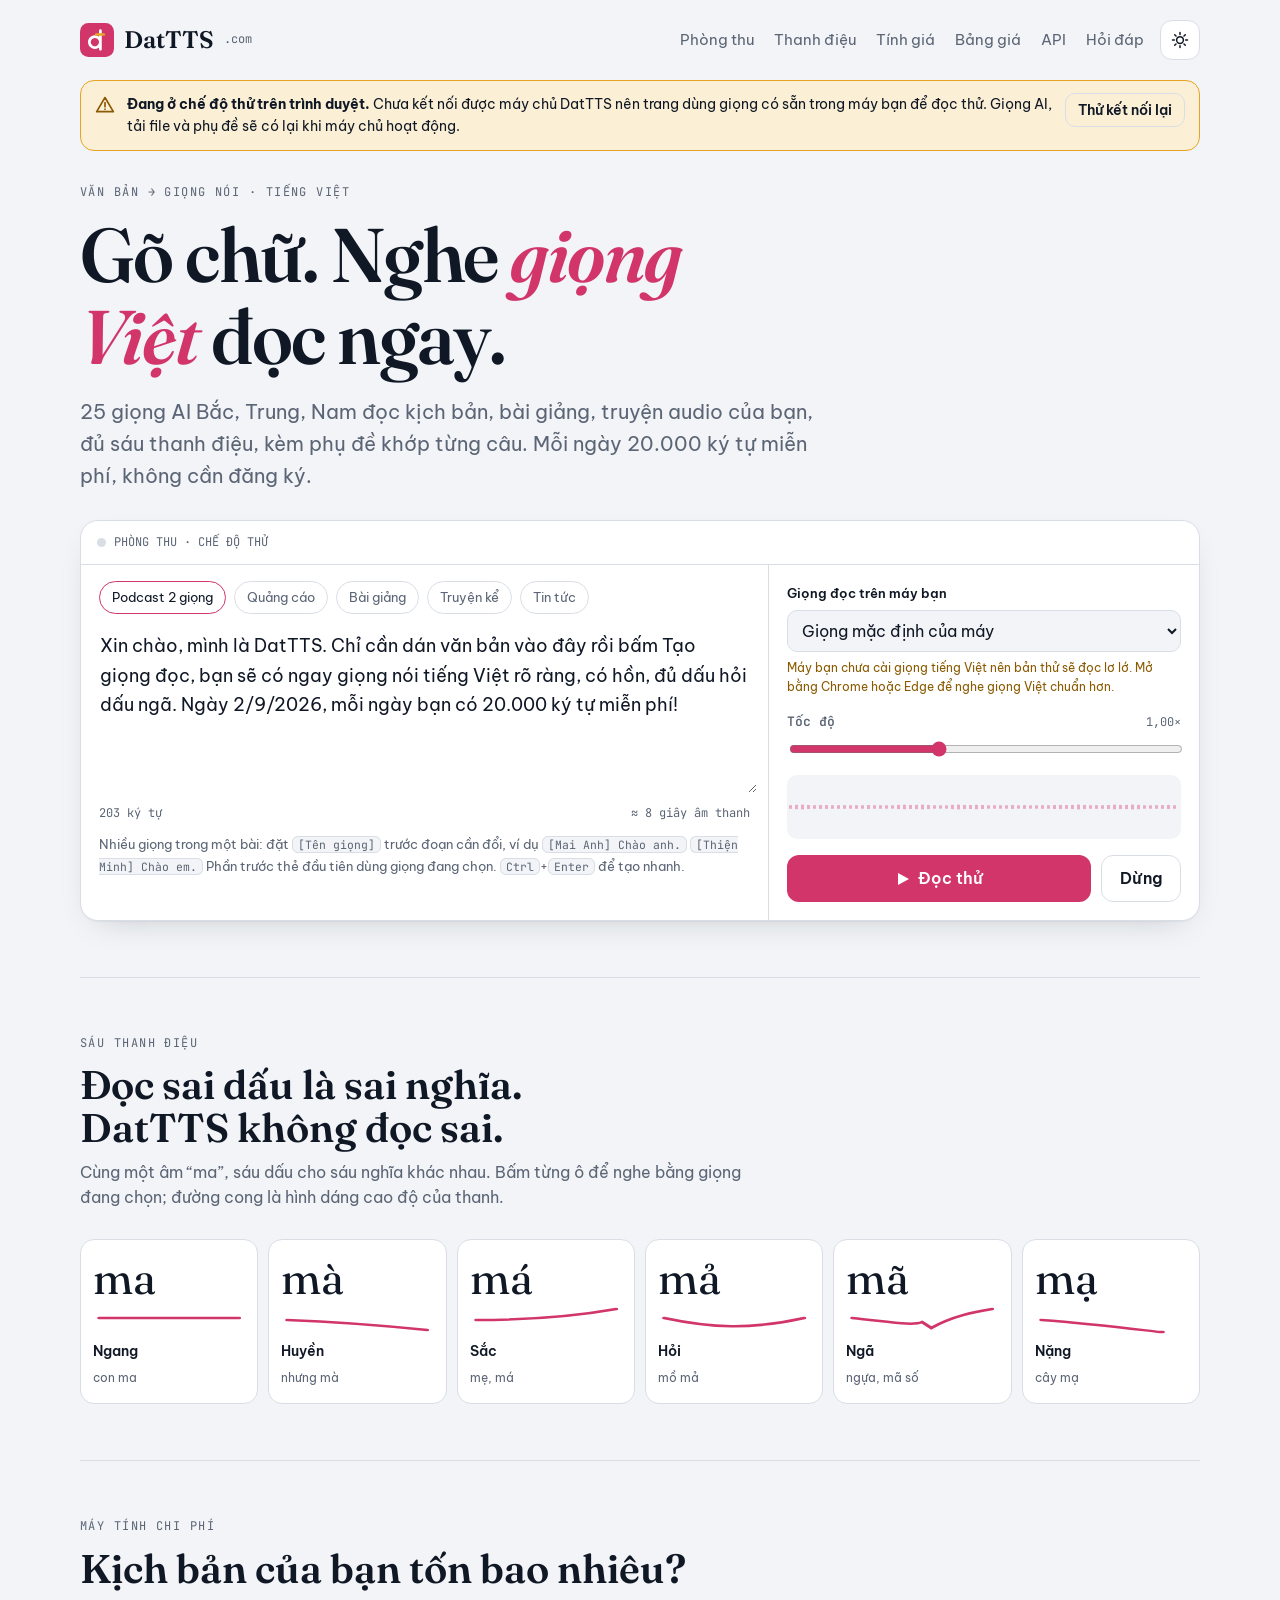
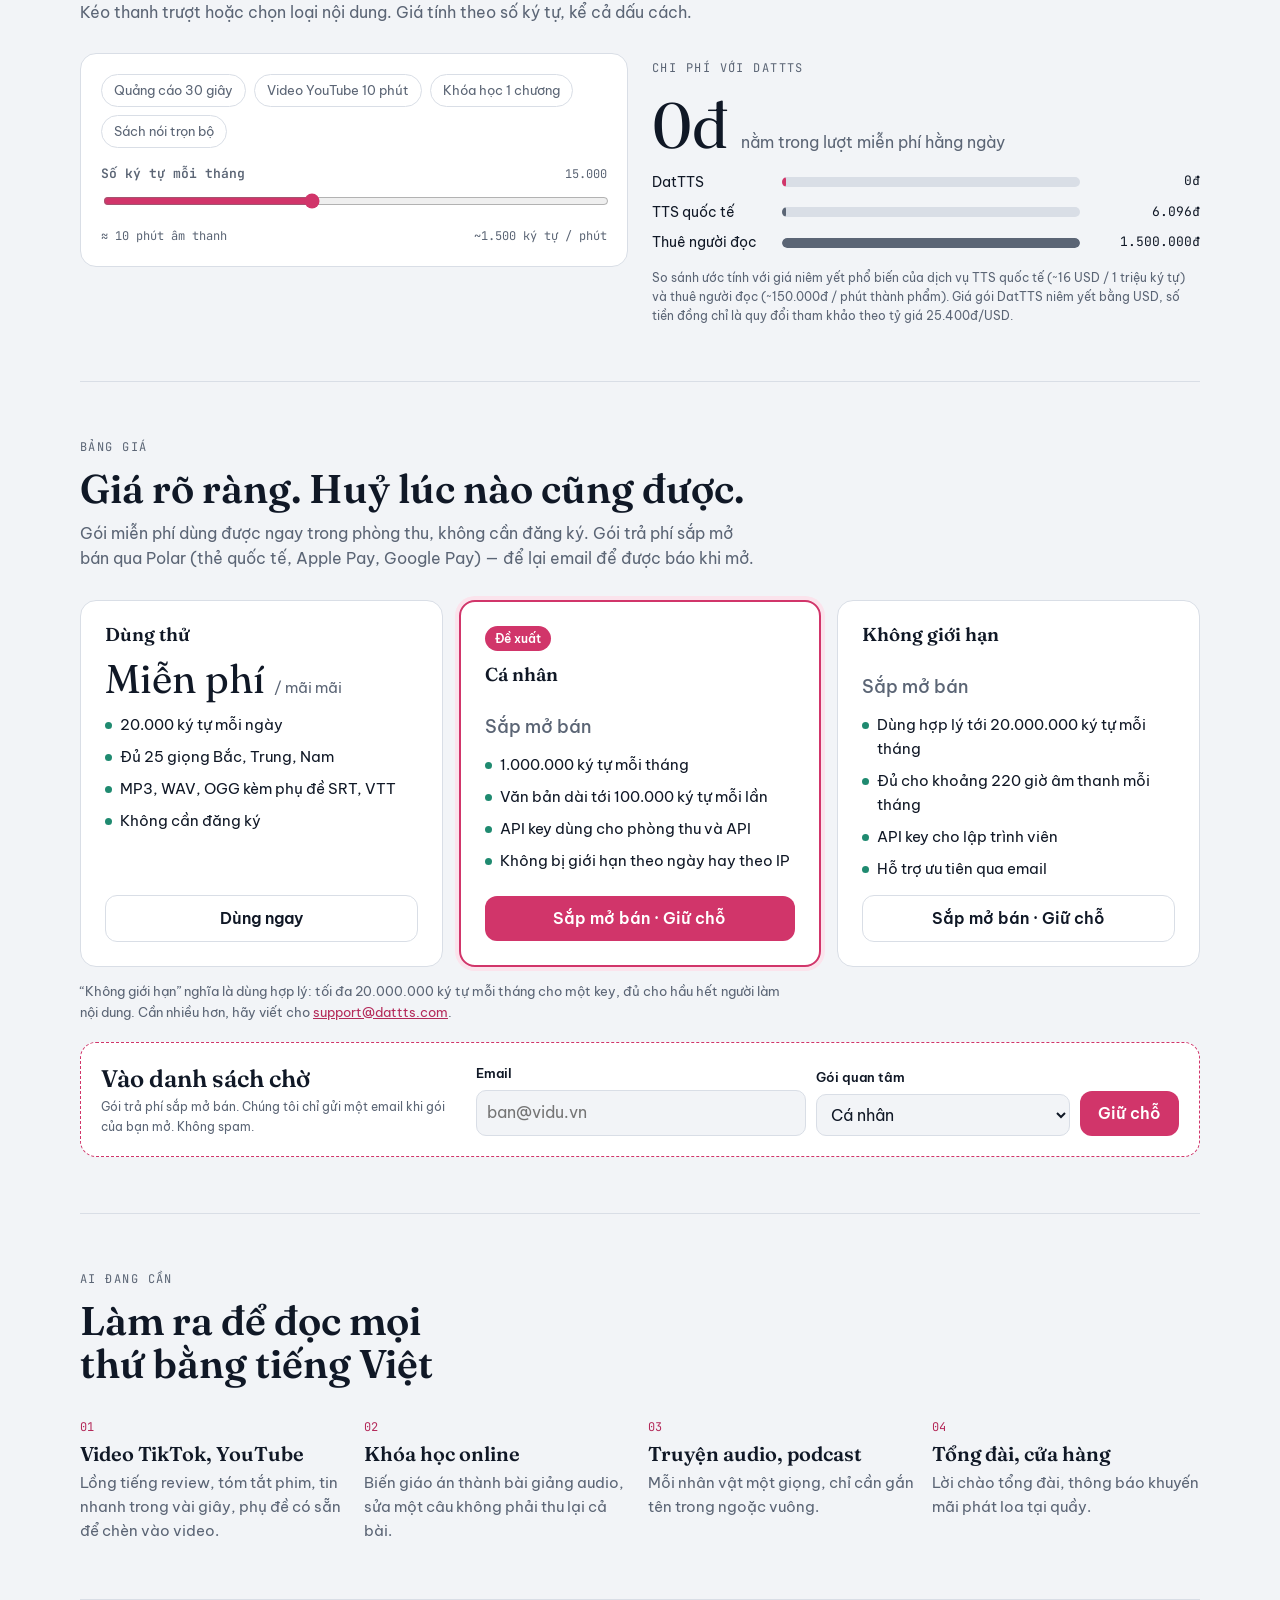
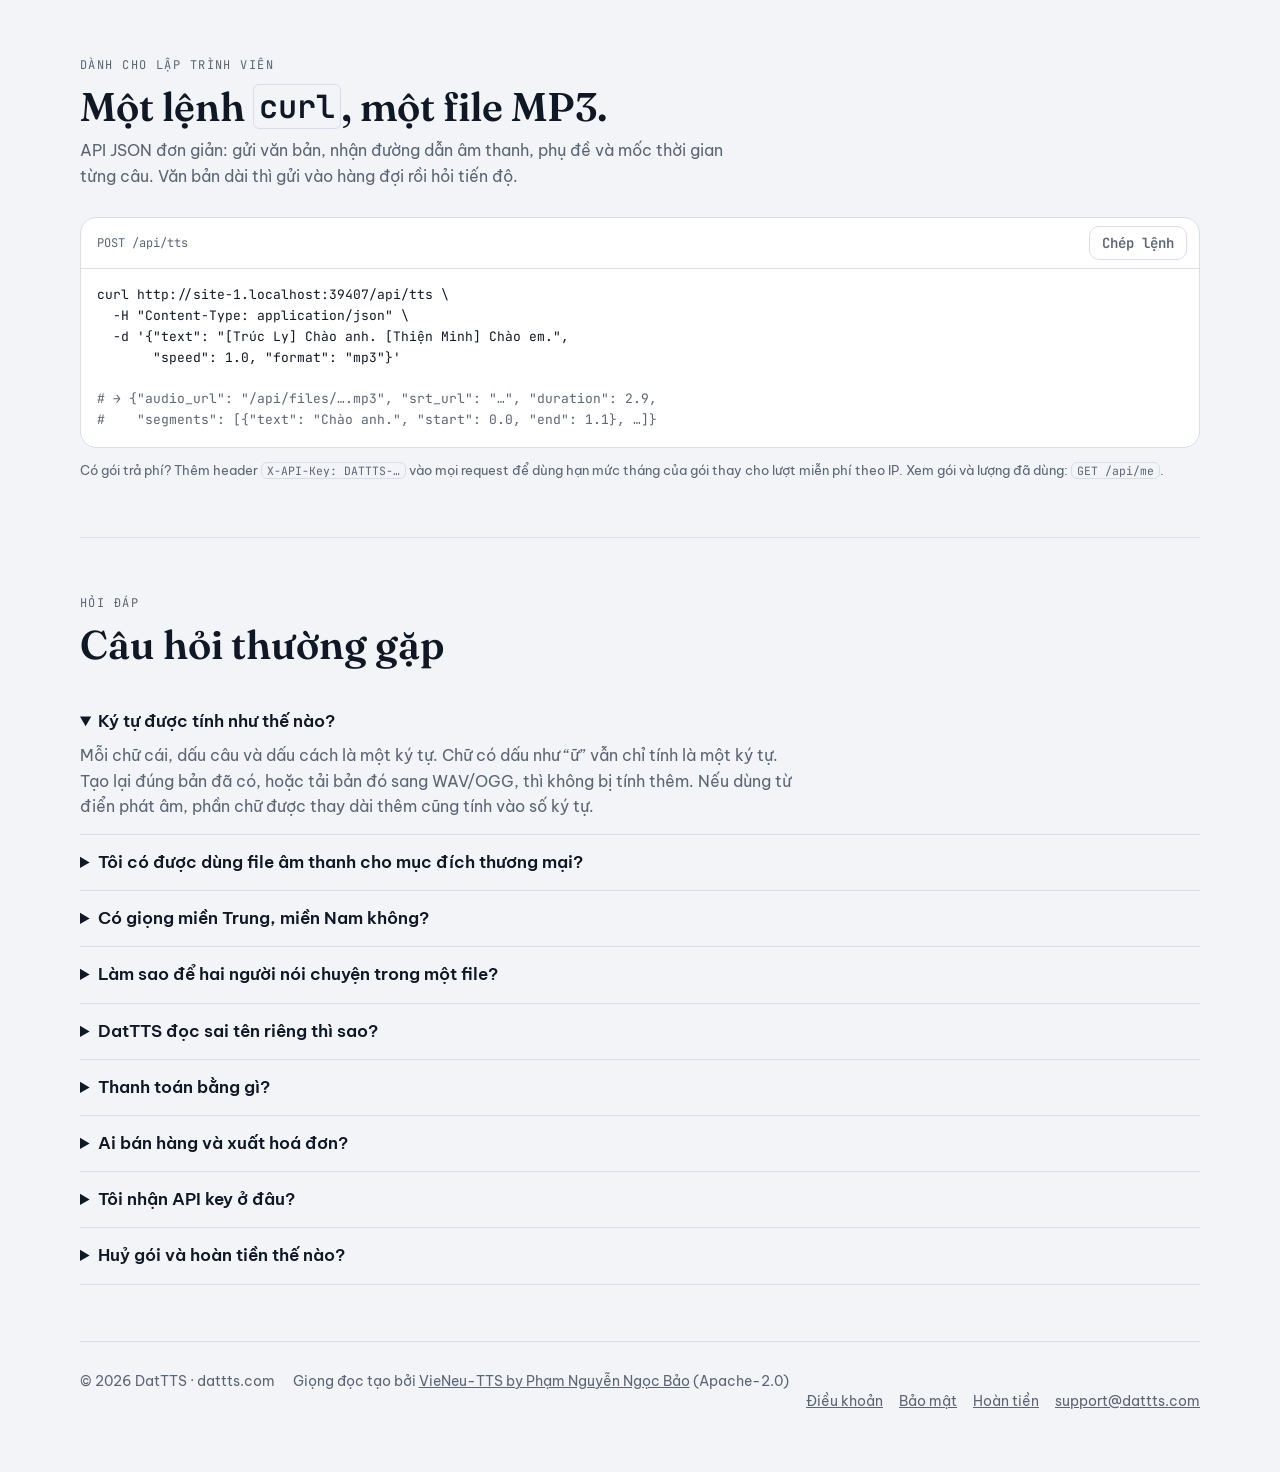
==== commit fe35d3c4: "Polar billing: checkout, license-key API keys, webhooks, portal, legal pages - billing.py: Polar cli" ====
--- a/web/index.html
+++ b/web/index.html
@@ -219,7 +219,7 @@
   <section id="bang-gia">
     <div class="sec-head">
       <div class="eyebrow">Bảng giá</div>
-      <h2>Giá rõ ràng. Hủy lúc nào cũng được.</h2>
+      <h2>Giá rõ ràng. Huỷ lúc nào cũng được.</h2>
       <p id="pricingLead">Gói miễn phí dùng được ngay trong phòng thu, không cần đăng ký. Gói trả phí thanh toán qua Polar bằng thẻ quốc tế, Apple Pay hoặc Google Pay; API key được gửi tới email của bạn ngay sau khi thanh toán.</p>
     </div>
     <div class="plans" id="plans">
@@ -230,25 +230,25 @@
         <a class="btn btn-ghost" href="#studio">Dùng ngay</a>
       </div>
       <div class="plan hot" data-plan-id="personal">
-        <span class="tag">Phổ biến nhất</span>
+        <span class="tag">Đề xuất</span>
         <h3>Cá nhân</h3>
         <div class="price" data-price><span class="price-ph">Đang tải giá…</span></div>
         <p class="vnd" data-vnd hidden></p>
-        <ul><li data-quota>1.000.000 ký tự mỗi tháng</li><li>Văn bản dài tới 100.000 ký tự mỗi lần</li><li>API key dùng cho phòng thu và API</li><li>Được dùng file cho mục đích thương mại</li></ul>
-        <button class="btn btn-primary" type="button" data-plan="ca-nhan" data-buy="personal"><span class="spinner" aria-hidden="true"></span><span class="lbl">Sắp mở bán · Giữ chỗ</span></button>
+        <ul><li data-quota>1.000.000 ký tự mỗi tháng</li><li>Văn bản dài tới 100.000 ký tự mỗi lần</li><li>API key dùng cho phòng thu và API</li><li>Không bị giới hạn theo ngày hay theo IP</li></ul>
+        <button class="btn btn-primary" type="button" data-plan="ca-nhan" data-buy="personal" aria-disabled="true"><span class="spinner" aria-hidden="true"></span><span class="lbl">Đang tải…</span></button>
       </div>
       <div class="plan" data-plan-id="unlimited">
         <h3>Không giới hạn</h3>
         <div class="price" data-price><span class="price-ph">Đang tải giá…</span></div>
         <p class="vnd" data-vnd hidden></p>
         <ul><li data-quota>Dùng hợp lý tới 20.000.000 ký tự mỗi tháng</li><li>Đủ cho khoảng 220 giờ âm thanh mỗi tháng</li><li>API key cho lập trình viên</li><li>Hỗ trợ ưu tiên qua email</li></ul>
-        <button class="btn btn-ghost" type="button" data-plan="khong-gioi-han" data-buy="unlimited"><span class="spinner" aria-hidden="true"></span><span class="lbl">Sắp mở bán · Giữ chỗ</span></button>
+        <button class="btn btn-ghost" type="button" data-plan="khong-gioi-han" data-buy="unlimited" aria-disabled="true"><span class="spinner" aria-hidden="true"></span><span class="lbl">Đang tải…</span></button>
       </div>
     </div>
     <p class="note plans-note" id="plansNote">“Không giới hạn” nghĩa là dùng hợp lý: tối đa 20.000.000 ký tự mỗi tháng cho một key, đủ cho hầu hết người làm nội dung. Cần nhiều hơn, hãy viết cho <a href="mailto:support@dattts.com">support@dattts.com</a>.</p>
     <p class="buy-msg" id="buyMsg" role="status" aria-live="polite"></p>
 
-    <form class="waitlist" id="waitlist" novalidate>
+    <form class="waitlist" id="waitlist" novalidate hidden>
       <div class="wl-copy">
         <h3>Vào danh sách chờ</h3>
         <p class="note">Gói trả phí sắp mở bán. Chúng tôi chỉ gửi một email khi gói của bạn mở. Không spam.</p>
@@ -311,7 +311,7 @@
     <details><summary>Thanh toán bằng gì?</summary><p>Thanh toán qua <a href="https://polar.sh" rel="noopener">Polar</a> bằng thẻ Visa, Mastercard, JCB, American Express, Apple Pay hoặc Google Pay. Thẻ ghi nợ quốc tế (Visa/Mastercard debit) của ngân hàng Việt Nam dùng được bình thường. Thẻ ATM nội địa chỉ chạy qua Napas thì chưa được hỗ trợ; nếu chưa có thẻ quốc tế, bạn có thể mở thẻ ghi nợ quốc tế ở hầu hết ngân hàng trong nước. Giá niêm yết bằng USD, ngân hàng của bạn tự quy đổi sang đồng và có thể thu phí chuyển đổi ngoại tệ (thường 1–3%).</p></details>
     <details><summary>Ai bán hàng và xuất hoá đơn?</summary><p>Polar Software Inc. là bên bán hàng chính thức (Merchant of Record): Polar thu tiền, tính thuế theo quốc gia của bạn, gửi hoá đơn và biên nhận qua email. Trên sao kê thẻ, giao dịch có thể hiện tên Polar thay vì DatTTS.</p></details>
     <details><summary>Tôi nhận API key ở đâu?</summary><p>Ngay sau khi thanh toán, Polar gửi email kèm API key bắt đầu bằng <code>DATTTS</code>. Bấm “Nhập API key” trong phòng thu và dán key vào là dùng được. Bạn cũng xem lại hoặc đổi key bất kỳ lúc nào trong cổng khách hàng của Polar (nút “Quản lý gói”).</p></details>
-    <details><summary>Huỷ gói và hoàn tiền thế nào?</summary><p>Huỷ bất kỳ lúc nào trong cổng khách hàng Polar; gói vẫn dùng được đến hết kỳ đã trả và không bị trừ tiền kỳ sau. Trong 14 ngày đầu, nếu bạn đã dùng dưới 10% hạn mức của kỳ đó, chúng tôi hoàn tiền đầy đủ — xem <a href="hoan-tien.html">Chính sách hoàn tiền</a>.</p></details>
+    <details><summary>Huỷ gói và hoàn tiền thế nào?</summary><p>Huỷ bất kỳ lúc nào trong cổng khách hàng Polar; gói vẫn dùng được đến hết kỳ đã trả và không bị trừ tiền kỳ sau. Hạn mức tháng tính theo tháng dương lịch và làm mới ngày 1 hằng tháng (giờ Việt Nam). Trong 14 ngày kể từ khi bị trừ tiền, nếu key đã dùng dưới 10% hạn mức tháng, chúng tôi hoàn tiền đầy đủ — xem <a href="hoan-tien.html">Chính sách hoàn tiền</a>.</p></details>
   </section>
 
   <footer>
--- a/web/styles.css
+++ b/web/styles.css
@@ -389,3 +389,4 @@
 .doc .tblwrap{overflow-x:auto}
 #payCard{display:flex;flex-direction:column;gap:14px;min-width:0}
 #payCard code{white-space:normal;overflow-wrap:anywhere}
+[data-buy][aria-disabled="true"]:not(.busy){opacity:.72;cursor:progress}
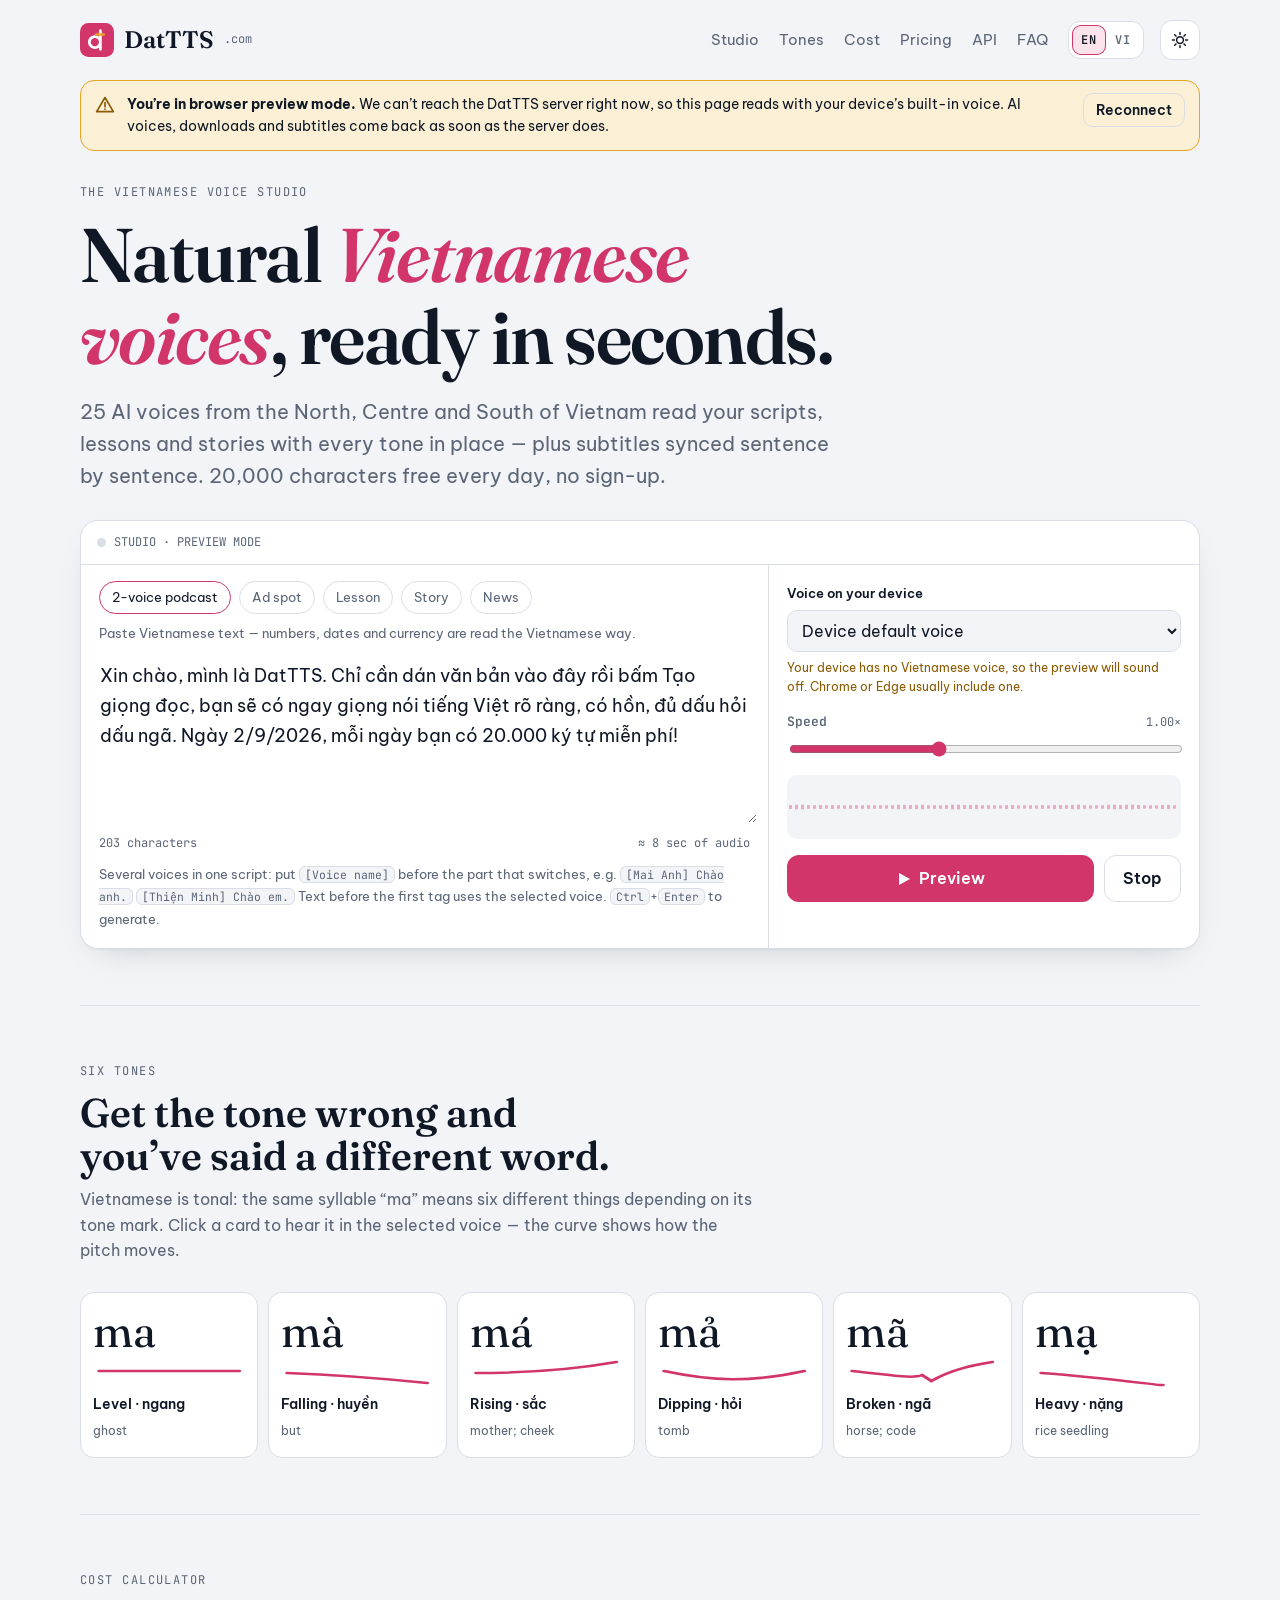
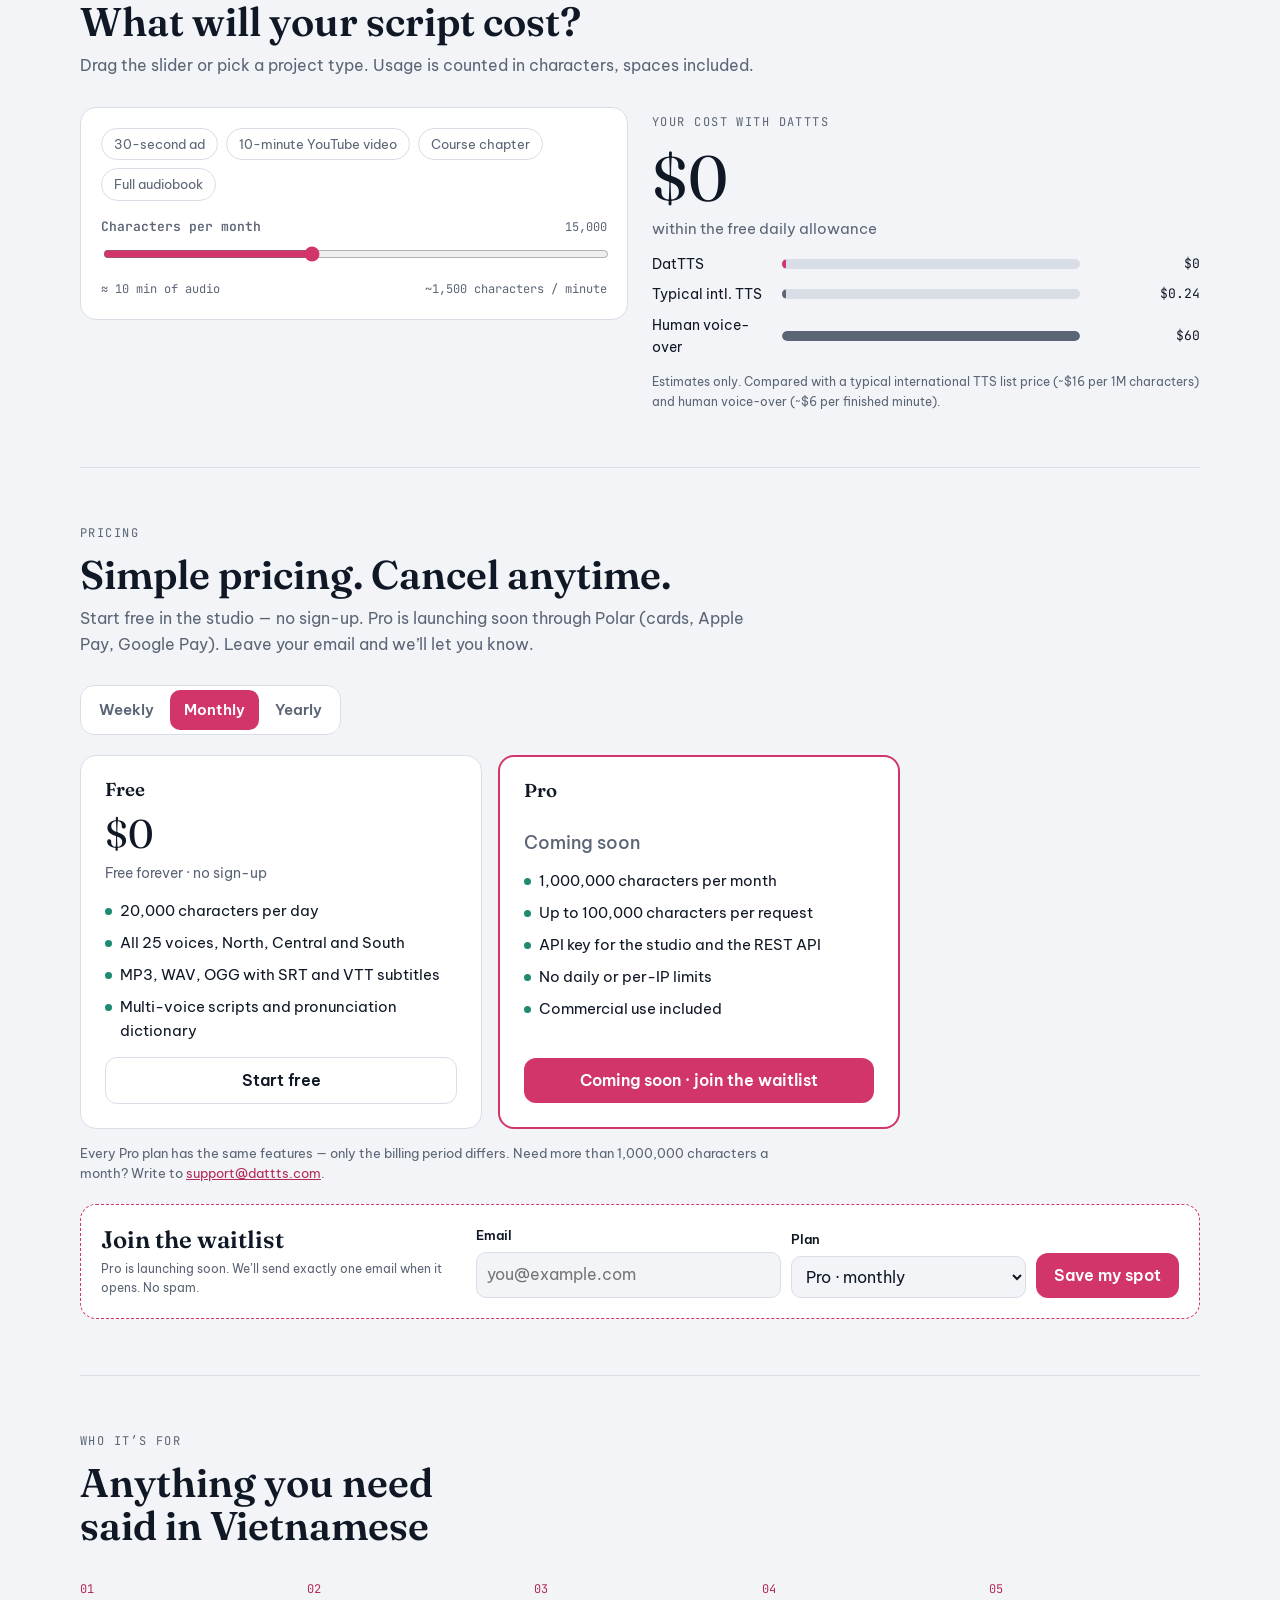
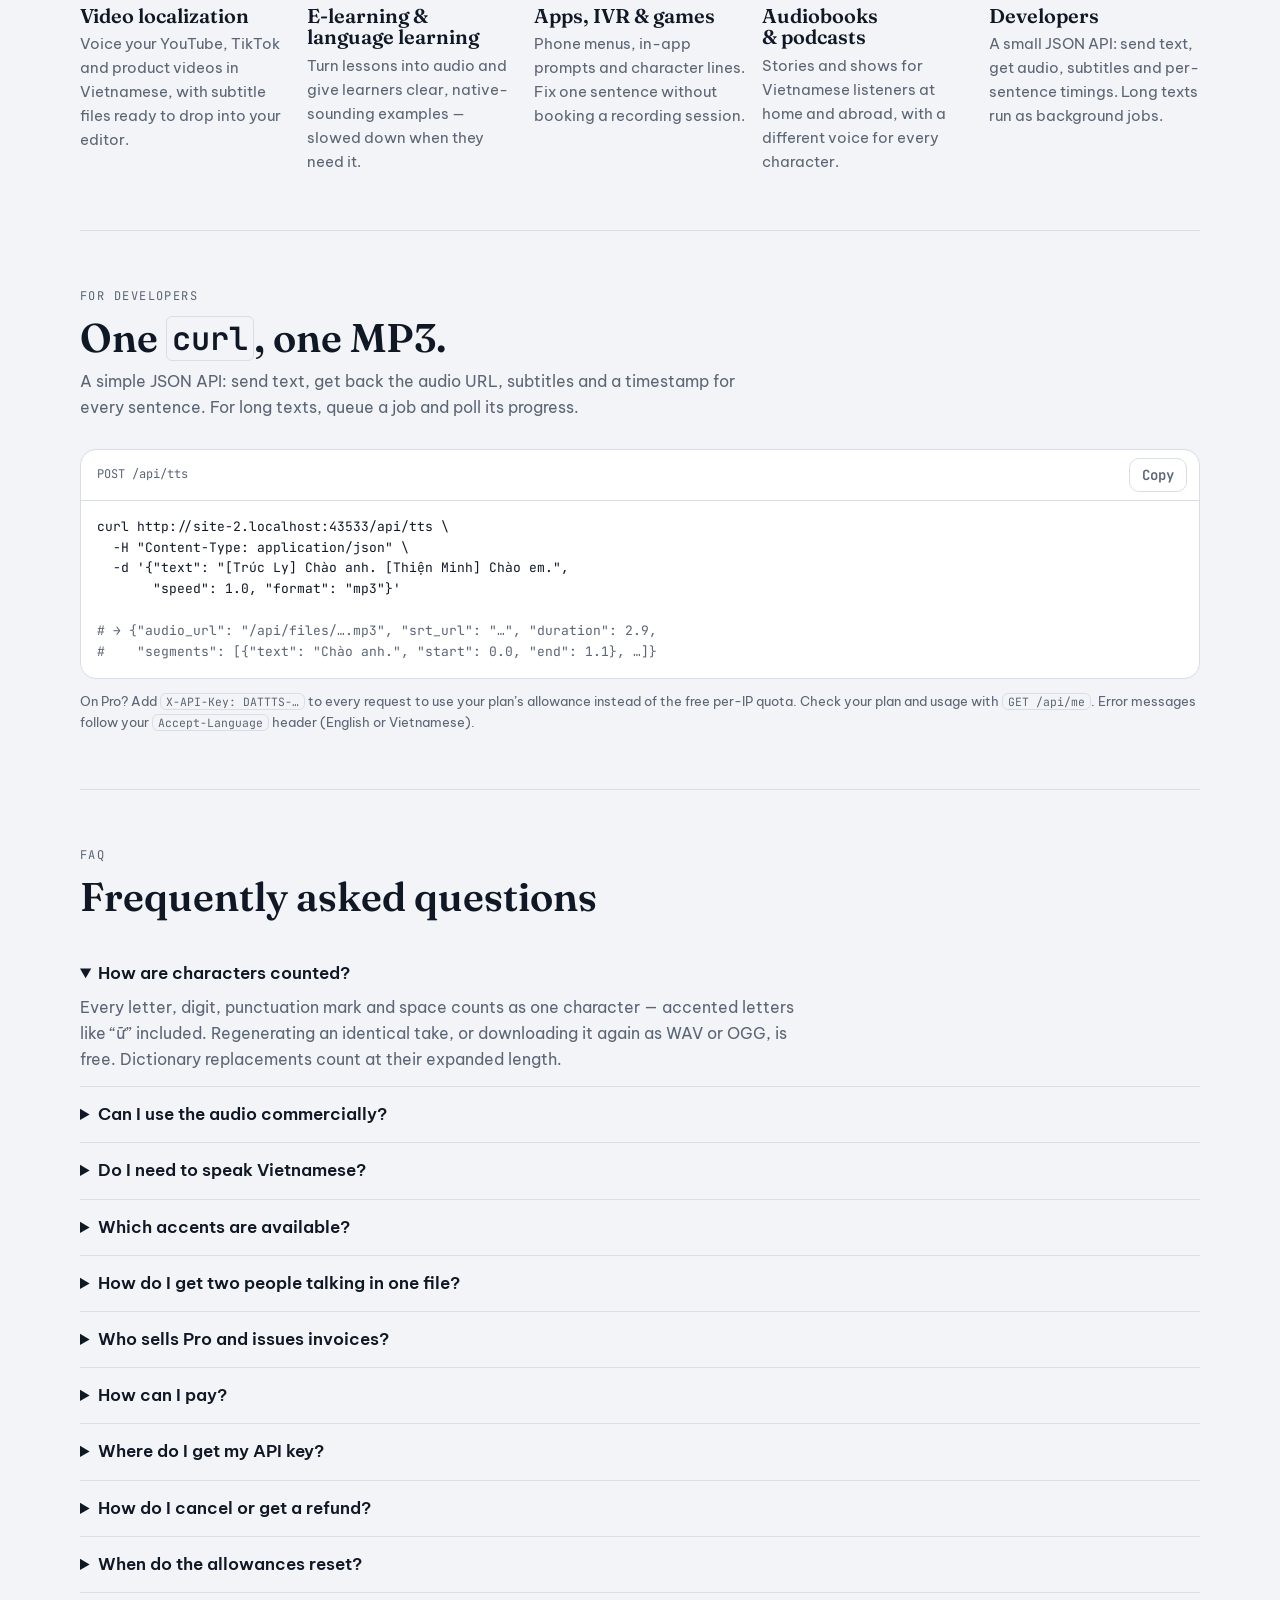
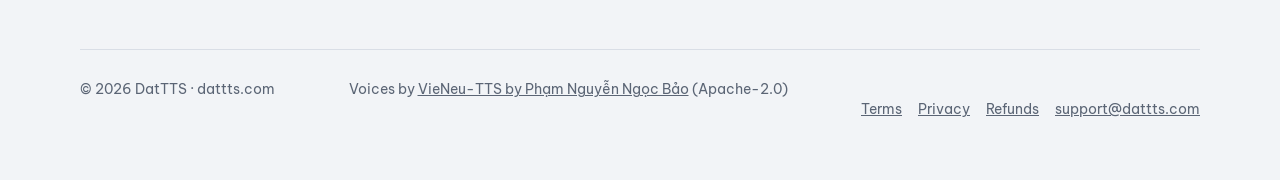
==== commit 09a55695: "WIP snapshot: go-global build in progress (not tested) Co-Authored-By: Claude Opus 5.5 <noreply@anth" ====
--- a/web/index.html
+++ b/web/index.html
@@ -1,13 +1,15 @@
 <!doctype html>
-<html lang="vi">
+<html lang="en">
 <head>
 <meta charset="utf-8">
 <meta name="viewport" content="width=device-width, initial-scale=1, viewport-fit=cover">
-<title>DatTTS – Giọng đọc tiếng Việt tự nhiên</title>
-<meta name="description" content="DatTTS chuyển văn bản thành giọng nói tiếng Việt tự nhiên: 25 giọng Bắc, Trung, Nam, nhiều giọng trong một kịch bản, phụ đề SRT/VTT. Dùng thử miễn phí mỗi ngày, gói trả phí thanh toán an toàn qua Polar.">
-<meta property="og:title" content="DatTTS – Gõ chữ. Nghe giọng Việt đọc ngay.">
-<meta property="og:description" content="25 giọng đọc tiếng Việt, đủ sáu thanh điệu. Tải MP3, WAV, OGG kèm phụ đề.">
+<title data-i18n="meta.index.title">DatTTS – The Vietnamese voice studio</title>
+<meta name="description" data-i18n-attr="content:meta.index.desc" content="Natural Vietnamese text-to-speech: 25 voices from the North, Centre and South, multi-voice scripts, SRT/VTT subtitles and a simple API. Free every day; Pro from $1.99 a week.">
+<meta property="og:title" content="DatTTS – Natural Vietnamese voices, ready in seconds">
+<meta property="og:description" content="The Vietnamese voice studio: 25 natural voices with every tone right. Download MP3, WAV or OGG with subtitles, or use the API.">
 <meta property="og:url" content="https://dattts.com/">
+<meta property="og:type" content="website">
+<link rel="canonical" href="https://dattts.com/">
 <meta name="theme-color" content="#D63A6E">
 <link rel="icon" href="data:image/svg+xml,%3Csvg xmlns='http://www.w3.org/2000/svg' viewBox='0 0 40 40'%3E%3Crect width='40' height='40' rx='10' fill='%23D63A6E'/%3E%3Cpath d='M24 9v22M24 22.5a6.5 6.5 0 1 1 0-.01' stroke='%23fff' stroke-width='3.2' fill='none' stroke-linecap='round'/%3E%3Cpath d='M19 13.5h9' stroke='%23E7A422' stroke-width='3' stroke-linecap='round'/%3E%3C/svg%3E">
 <link rel="preconnect" href="https://fonts.googleapis.com">
@@ -17,18 +19,21 @@
 <link rel="stylesheet" href="styles.css">
 </head>
 <body>
-<a class="skip" href="#studio">Bỏ qua, tới phòng thu</a>
+<a class="skip" href="#studio" data-i18n="skip.studio">Skip to the studio</a>
 
 <div class="wrap">
-  <nav aria-label="Điều hướng chính">
-    <a class="logo" href="#top" aria-label="DatTTS trang chủ">
+  <nav aria-label="Main navigation" data-i18n-attr="aria-label:nav.aria">
+    <a class="logo" href="#top" aria-label="DatTTS home" data-i18n-attr="aria-label:nav.home">
       <svg viewBox="0 0 40 40" aria-hidden="true"><rect width="40" height="40" rx="10" fill="var(--lotus)"/>
         <path d="M24 9v22M24 22.5a6.5 6.5 0 1 1 0-.01" stroke="#fff" stroke-width="3.2" fill="none" stroke-linecap="round"/>
         <path d="M19 13.5h9" stroke="var(--gold)" stroke-width="3" stroke-linecap="round"/></svg>
       DatTTS <small>.com</small>
     </a>
-    <div class="navlinks"><a href="#studio">Phòng thu</a><a href="#thanh-dieu">Thanh điệu</a><a href="#tinh-gia">Tính giá</a><a href="#bang-gia">Bảng giá</a><a href="#api">API</a><a href="#hoi-dap">Hỏi đáp</a></div>
-    <button class="iconbtn" id="themeBtn" type="button" aria-label="Đổi giao diện sáng/tối" title="Đổi giao diện sáng/tối">
+    <div class="navlinks"><a href="#studio" data-i18n="nav.studio">Studio</a><a href="#tones" data-i18n="nav.tones">Tones</a><a href="#calculator" data-i18n="nav.calc">Cost</a><a href="#pricing" data-i18n="nav.pricing">Pricing</a><a href="#api" data-i18n="nav.api">API</a><a href="#faq" data-i18n="nav.faq">FAQ</a></div>
+    <div class="langsw" role="group" aria-label="Language" data-i18n-attr="aria-label:lang.aria">
+      <button type="button" data-lang="en" aria-pressed="true" lang="en" aria-label="English">EN</button><button type="button" data-lang="vi" aria-pressed="false" lang="vi" aria-label="Tiếng Việt">VI</button>
+    </div>
+    <button class="iconbtn" id="themeBtn" type="button" aria-label="Switch light/dark theme" title="Switch light/dark theme" data-i18n-attr="aria-label:theme.toggle;title:theme.toggle">
       <svg class="i-sun" viewBox="0 0 24 24" aria-hidden="true"><circle cx="12" cy="12" r="4.5"/><path d="M12 2v2.5M12 19.5V22M2 12h2.5M19.5 12H22M4.9 4.9l1.8 1.8M17.3 17.3l1.8 1.8M4.9 19.1l1.8-1.8M17.3 6.7l1.8-1.8"/></svg>
       <svg class="i-moon" viewBox="0 0 24 24" aria-hidden="true"><path d="M20 14.5A8 8 0 0 1 9.5 4a8 8 0 1 0 10.5 10.5z"/></svg>
     </button>
@@ -36,96 +41,97 @@
 
   <div class="banner" id="offlineBanner" role="status" hidden>
     <svg viewBox="0 0 24 24" aria-hidden="true"><path d="M12 3 2 20h20L12 3zm0 6v5m0 3v.01"/></svg>
-    <div><b>Đang ở chế độ thử trên trình duyệt.</b> Chưa kết nối được máy chủ DatTTS nên trang dùng giọng có sẵn trong máy bạn để đọc thử. Giọng AI, tải file và phụ đề sẽ có lại khi máy chủ hoạt động.</div>
-    <button class="btn btn-ghost btn-sm" id="retryBtn" type="button">Thử kết nối lại</button>
+    <div data-i18n-html="offline.banner"><b>You’re in browser preview mode.</b> We can’t reach the DatTTS server right now, so this page reads with your device’s built-in voice. AI voices, downloads and subtitles come back as soon as the server does.</div>
+    <button class="btn btn-ghost btn-sm" id="retryBtn" type="button" data-i18n="offline.retry">Reconnect</button>
   </div>
 
   <header class="hero" id="top">
     <div class="hero-copy">
-      <div class="eyebrow">Văn bản → giọng nói · tiếng Việt</div>
-      <h1>Gõ chữ. Nghe <em>giọng Việt</em> đọc ngay.</h1>
-      <p class="lead">25 giọng AI Bắc, Trung, Nam đọc kịch bản, bài giảng, truyện audio của bạn, đủ sáu thanh điệu, kèm phụ đề khớp từng câu. Mỗi ngày 20.000 ký tự miễn phí, không cần đăng ký.</p>
+      <div class="eyebrow" data-i18n="hero.eyebrow">The Vietnamese voice studio</div>
+      <h1 data-i18n-html="hero.title">Natural <em>Vietnamese voices</em>, ready in seconds.</h1>
+      <p class="lead" data-i18n="hero.lead">25 AI voices from the North, Centre and South of Vietnam read your scripts, lessons and stories with every tone in place — plus subtitles synced sentence by sentence. 20,000 characters free every day, no sign-up.</p>
     </div>
 
     <section class="studio" id="studio" aria-labelledby="studioTitle">
-      <h2 class="sr-only" id="studioTitle">Phòng thu</h2>
+      <h2 class="sr-only" id="studioTitle" data-i18n="studio.title">Studio</h2>
       <div class="studio-bar">
-        <div class="rec"><i></i><span id="recLabel">PHÒNG THU · ĐANG KẾT NỐI</span></div>
+        <div class="rec"><i></i><span id="recLabel">STUDIO · CONNECTING</span></div>
         <div class="quota" id="quotaBox" hidden>
-          <span id="quotaText">Hôm nay còn — ký tự</span>
+          <span id="quotaText"></span>
           <span class="qtrack" aria-hidden="true"><span id="quotaFill"></span></span>
         </div>
         <button class="btn btn-ghost btn-sm keybtn online-only" id="keyBtn" type="button" aria-haspopup="dialog">
-          <svg viewBox="0 0 24 24" aria-hidden="true"><circle cx="8" cy="15" r="4"/><path d="M11 12 20 3m-3 3 3 3m-6 0 2 2"/></svg><span id="keyBtnLabel">Nhập API key</span>
+          <svg viewBox="0 0 24 24" aria-hidden="true"><circle cx="8" cy="15" r="4"/><path d="M11 12 20 3m-3 3 3 3m-6 0 2 2"/></svg><span id="keyBtnLabel">Enter API key</span>
         </button>
       </div>
 
       <div class="acctbar online-only" id="acctBar" hidden>
         <div class="acct-info">
-          <span class="plan-badge" id="planBadge">Đang kiểm tra key…</span>
+          <span class="plan-badge" id="planBadge"></span>
           <span class="acct-usage" id="acctUsage"></span>
         </div>
         <div class="acct-actions">
-          <button class="btn btn-ghost btn-sm" id="portalBtn" type="button" hidden><span class="spinner" aria-hidden="true"></span><span>Quản lý gói</span></button>
-          <button class="linkbtn" id="logoutKey" type="button">Đăng xuất key</button>
+          <button class="btn btn-ghost btn-sm" id="portalBtn" type="button" hidden><span class="spinner" aria-hidden="true"></span><span data-i18n="acct.manage">Manage plan</span></button>
+          <button class="linkbtn" id="logoutKey" type="button" data-i18n="acct.logout">Remove key</button>
         </div>
       </div>
 
       <div class="studio-body">
         <div class="editor">
-          <div class="toolbar" role="toolbar" aria-label="Công cụ soạn thảo">
-            <label class="sr-only" for="insertVoice">Chèn thẻ giọng vào vị trí con trỏ</label>
-            <select id="insertVoice" class="tool-select online-only"><option value="">＋ Chèn giọng…</option></select>
-            <button class="chip" type="button" data-sample="podcast">Podcast 2 giọng</button>
-            <button class="chip" type="button" data-sample="ad">Quảng cáo</button>
-            <button class="chip" type="button" data-sample="lesson">Bài giảng</button>
-            <button class="chip" type="button" data-sample="story">Truyện kể</button>
-            <button class="chip" type="button" data-sample="news">Tin tức</button>
-          </div>
-          <label class="sr-only" for="txt">Văn bản cần đọc</label>
-          <textarea id="txt" spellcheck="false" aria-describedby="syntaxHint countLine">Xin chào, mình là DatTTS. Chỉ cần dán văn bản vào đây rồi bấm Tạo giọng đọc, bạn sẽ có ngay giọng nói tiếng Việt rõ ràng, có hồn, đủ dấu hỏi dấu ngã. Ngày 2/9/2026, mỗi ngày bạn có 20.000 ký tự miễn phí!</textarea>
-          <div class="meta" id="countLine"><span id="count">0 ký tự</span><span id="mode"></span><span id="estTime">~0 giây</span></div>
-          <p class="hint" id="syntaxHint">Nhiều giọng trong một bài: đặt <code>[Tên giọng]</code> trước đoạn cần đổi, ví dụ <code>[Mai Anh] Chào anh.</code> <code>[Thiện Minh] Chào em.</code> Phần trước thẻ đầu tiên dùng giọng đang chọn. <kbd>Ctrl</kbd>+<kbd>Enter</kbd> để tạo nhanh.</p>
+          <div class="toolbar" role="toolbar" aria-label="Editor tools" data-i18n-attr="aria-label:editor.toolbar">
+            <label class="sr-only" for="insertVoice" data-i18n="editor.insertLabel">Insert a voice tag at the cursor</label>
+            <select id="insertVoice" class="tool-select online-only"><option value="" data-i18n="editor.insert">＋ Insert voice…</option></select>
+            <button class="chip" type="button" data-sample="podcast" data-i18n="sample.podcast">2-voice podcast</button>
+            <button class="chip" type="button" data-sample="ad" data-i18n="sample.ad">Ad spot</button>
+            <button class="chip" type="button" data-sample="lesson" data-i18n="sample.lesson">Lesson</button>
+            <button class="chip" type="button" data-sample="story" data-i18n="sample.story">Story</button>
+            <button class="chip" type="button" data-sample="news" data-i18n="sample.news">News</button>
+          </div>
+          <p class="hint vi-hint" data-i18n="editor.viHint">Paste Vietnamese text — numbers, dates and currency are read the Vietnamese way.</p>
+          <label class="sr-only" for="txt" data-i18n="editor.textLabel">Text to read aloud</label>
+          <textarea id="txt" spellcheck="false" lang="vi" aria-describedby="syntaxHint countLine">Xin chào, mình là DatTTS. Chỉ cần dán văn bản vào đây rồi bấm Tạo giọng đọc, bạn sẽ có ngay giọng nói tiếng Việt rõ ràng, có hồn, đủ dấu hỏi dấu ngã. Ngày 2/9/2026, mỗi ngày bạn có 20.000 ký tự miễn phí!</textarea>
+          <div class="meta" id="countLine"><span id="count"></span><span id="mode"></span><span id="estTime"></span></div>
+          <p class="hint" id="syntaxHint" data-i18n-html="editor.syntax">Several voices in one script: put <code>[Voice name]</code> before the part that switches, e.g. <code lang="vi">[Mai Anh] Chào anh.</code> <code lang="vi">[Thiện Minh] Chào em.</code> Text before the first tag uses the selected voice. <kbd>Ctrl</kbd>+<kbd>Enter</kbd> to generate.</p>
 
           <div class="alert" id="alert" role="alert" hidden></div>
 
           <div class="player" id="player" hidden>
             <div class="player-head">
-              <span class="eyebrow" id="playerTitle">Bản đọc</span>
+              <span class="eyebrow" id="playerTitle"></span>
               <span class="pmeta" id="playerMeta"></span>
             </div>
-            <div class="transcript" id="transcript" aria-label="Lời đọc, bấm một câu để nghe từ câu đó"></div>
+            <div class="transcript" id="transcript" lang="vi" aria-label="Transcript — click a sentence to play from there" data-i18n-attr="aria-label:player.transcript"></div>
             <div class="pcontrols" id="pcontrols">
-              <button class="iconbtn" id="prevSeg" type="button" aria-label="Câu trước"><svg viewBox="0 0 24 24" aria-hidden="true"><path d="M6 5v14M19 5 9 12l10 7z"/></svg></button>
-              <button class="playbtn" id="playPause" type="button" aria-label="Phát"><svg class="i-play" viewBox="0 0 24 24" aria-hidden="true"><path d="M7 4.5v15l13-7.5z"/></svg><svg class="i-pause" viewBox="0 0 24 24" aria-hidden="true"><path d="M7 4h3.5v16H7zM13.5 4H17v16h-3.5z"/></svg></button>
-              <button class="iconbtn" id="nextSeg" type="button" aria-label="Câu sau"><svg viewBox="0 0 24 24" aria-hidden="true"><path d="M18 5v14M5 5l10 7-10 7z"/></svg></button>
+              <button class="iconbtn" id="prevSeg" type="button" aria-label="Previous sentence" data-i18n-attr="aria-label:player.prev"><svg viewBox="0 0 24 24" aria-hidden="true"><path d="M6 5v14M19 5 9 12l10 7z"/></svg></button>
+              <button class="playbtn" id="playPause" type="button" aria-label="Play"><svg class="i-play" viewBox="0 0 24 24" aria-hidden="true"><path d="M7 4.5v15l13-7.5z"/></svg><svg class="i-pause" viewBox="0 0 24 24" aria-hidden="true"><path d="M7 4h3.5v16H7zM13.5 4H17v16h-3.5z"/></svg></button>
+              <button class="iconbtn" id="nextSeg" type="button" aria-label="Next sentence" data-i18n-attr="aria-label:player.next"><svg viewBox="0 0 24 24" aria-hidden="true"><path d="M18 5v14M5 5l10 7-10 7z"/></svg></button>
               <div class="seekwrap">
-                <label class="sr-only" for="seek">Vị trí phát</label>
+                <label class="sr-only" for="seek" data-i18n="player.seek">Playback position</label>
                 <input type="range" id="seek" min="0" max="1000" step="1" value="0">
               </div>
               <span class="time" id="time" aria-live="off">00:00 / 00:00</span>
             </div>
-            <div class="downloads" id="downloads" aria-label="Tải về"></div>
+            <div class="downloads" id="downloads" aria-label="Downloads" data-i18n-attr="aria-label:dl.aria"></div>
             <audio id="audio" preload="auto"></audio>
           </div>
         </div>
 
         <div class="controls">
           <div class="field online-only">
-            <span class="flabel">Giọng đang chọn</span>
-            <div class="current-voice" id="currentVoice"><span class="avatar">…</span><span><b>Đang tải giọng…</b><small></small></span></div>
+            <span class="flabel" data-i18n="controls.voice">Selected voice</span>
+            <div class="current-voice" id="currentVoice"><span class="avatar">…</span><span><b data-i18n="controls.loadingVoices">Loading voices…</b><small></small></span></div>
           </div>
           <div class="field offline-only">
-            <label for="voiceSel">Giọng đọc trên máy bạn</label>
+            <label for="voiceSel" data-i18n="controls.deviceVoice">Voice on your device</label>
             <select id="voiceSel"></select>
-            <p class="note" id="voiceNote">Chế độ thử dùng giọng có sẵn trong trình duyệt.</p>
+            <p class="note" id="voiceNote" data-i18n="offline.voiceNote">Preview mode uses your browser’s built-in voices.</p>
           </div>
           <div class="field">
-            <div class="row"><label for="rate">Tốc độ</label><span id="rateV">1,00×</span></div>
+            <div class="row"><label for="rate" data-i18n="controls.speed">Speed</label><span id="rateV">1.00×</span></div>
             <input type="range" id="rate" min="0.7" max="1.5" step="0.05" value="1">
           </div>
           <fieldset class="field seg-group online-only">
-            <legend class="flabel">Định dạng</legend>
+            <legend class="flabel" data-i18n="controls.format">Format</legend>
             <div class="segmented">
               <label><input type="radio" name="fmt" value="mp3" checked><span>MP3</span></label>
               <label><input type="radio" name="fmt" value="wav"><span>WAV</span></label>
@@ -134,11 +140,11 @@
           </fieldset>
           <canvas id="wave" aria-hidden="true"></canvas>
           <div class="actions">
-            <button class="btn btn-primary" id="genBtn" type="button"><span class="spinner" aria-hidden="true"></span><svg class="gicon" width="14" height="14" viewBox="0 0 14 14" aria-hidden="true"><path d="M2 1l11 6-11 6z" fill="currentColor"/></svg><span id="genLabel">Tạo giọng đọc</span></button>
-            <button class="btn btn-ghost offline-only" id="stopBtn" type="button">Dừng</button>
+            <button class="btn btn-primary" id="genBtn" type="button"><span class="spinner" aria-hidden="true"></span><svg class="gicon" width="14" height="14" viewBox="0 0 14 14" aria-hidden="true"><path d="M2 1l11 6-11 6z" fill="currentColor"/></svg><span id="genLabel">Generate voice</span></button>
+            <button class="btn btn-ghost offline-only" id="stopBtn" type="button" data-i18n="controls.stop">Stop</button>
           </div>
           <div class="progress" id="progress" hidden>
-            <div class="ptrack" role="progressbar" aria-label="Tiến độ tạo giọng đọc" aria-valuemin="0" aria-valuemax="100"><div class="pfill" id="pfill"></div></div>
+            <div class="ptrack" role="progressbar" aria-label="Generation progress" data-i18n-attr="aria-label:progress.aria" aria-valuemin="0" aria-valuemax="100"><div class="pfill" id="pfill"></div></div>
             <span id="progressText"></span>
           </div>
           <p class="sr-only" id="status" role="status" aria-live="polite"></p>
@@ -147,149 +153,169 @@
 
       <div class="panel online-only" id="voicePanel">
         <div class="panel-head">
-          <h3>Chọn giọng <small id="voiceCount"></small></h3>
-          <div class="filters" role="group" aria-label="Lọc giọng">
-            <label class="sr-only" for="fRegion">Vùng</label>
-            <select id="fRegion"><option value="">Mọi miền</option><option value="Bắc">Miền Bắc</option><option value="Trung">Miền Trung</option><option value="Nam">Miền Nam</option></select>
-            <label class="sr-only" for="fGender">Giới tính</label>
-            <select id="fGender"><option value="">Nam &amp; nữ</option><option value="female">Giọng nữ</option><option value="male">Giọng nam</option></select>
-            <label class="sr-only" for="fStyle">Phong cách</label>
-            <select id="fStyle"><option value="">Phong cách</option><option value="tu_nhien">Tự nhiên</option><option value="tin_tuc">Tin tức</option><option value="doc_truyen">Kể chuyện</option></select>
-          </div>
-        </div>
-        <div class="vgrid" id="vgrid" role="list" aria-label="Danh sách giọng"></div>
-        <p class="note empty" id="vEmpty" hidden>Không có giọng nào khớp bộ lọc. <button class="linkbtn" type="button" id="clearFilters">Bỏ lọc</button></p>
+          <h3><span data-i18n="voices.title">Choose a voice</span> <small id="voiceCount"></small></h3>
+          <div class="filters" role="group" aria-label="Filter voices" data-i18n-attr="aria-label:voices.filter">
+            <label class="sr-only" for="fRegion" data-i18n="voices.region">Region</label>
+            <select id="fRegion"><option value="" data-i18n="voices.allRegions">All regions</option><option value="Bắc" data-i18n="region.north">Northern</option><option value="Trung" data-i18n="region.central">Central</option><option value="Nam" data-i18n="region.south">Southern</option></select>
+            <label class="sr-only" for="fGender" data-i18n="voices.gender">Gender</label>
+            <select id="fGender"><option value="" data-i18n="voices.allGenders">Female &amp; male</option><option value="female" data-i18n="voices.female">Female voices</option><option value="male" data-i18n="voices.male">Male voices</option></select>
+            <label class="sr-only" for="fStyle" data-i18n="voices.style">Style</label>
+            <select id="fStyle"><option value="" data-i18n="voices.allStyles">Any style</option><option value="tu_nhien" data-i18n="style.tu_nhien">Natural</option><option value="tin_tuc" data-i18n="style.tin_tuc">News</option><option value="doc_truyen" data-i18n="style.doc_truyen">Storytelling</option></select>
+          </div>
+        </div>
+        <div class="vgrid" id="vgrid" role="list" aria-label="Voices" data-i18n-attr="aria-label:voices.list"></div>
+        <p class="note empty" id="vEmpty" hidden><span data-i18n="voices.empty">No voices match these filters.</span> <button class="linkbtn" type="button" id="clearFilters" data-i18n="voices.clear">Clear filters</button></p>
         <button class="btn btn-ghost btn-sm" id="moreVoices" type="button" hidden></button>
       </div>
 
       <div class="subpanels online-only">
         <details class="panel" id="dictPanel">
-          <summary><span>Từ điển phát âm</span> <small id="dictCount"></small></summary>
-          <p class="note">Dạy DatTTS đọc tên riêng, viết tắt, thuật ngữ theo ý bạn. Khớp nguyên từ, không phân biệt hoa thường. Lưu ngay trên trình duyệt này.</p>
+          <summary><span data-i18n="dict.title">Pronunciation dictionary</span> <small id="dictCount"></small></summary>
+          <p class="note" data-i18n="dict.note">Teach DatTTS how to say names, abbreviations and jargon. Whole words only, not case-sensitive. Saved in this browser.</p>
           <div class="dict" id="dictRows" role="list"></div>
-          <button class="btn btn-ghost btn-sm" id="dictAdd" type="button">＋ Thêm từ</button>
+          <button class="btn btn-ghost btn-sm" id="dictAdd" type="button" data-i18n="dict.add">＋ Add word</button>
         </details>
         <details class="panel" id="histPanel">
-          <summary><span>Lịch sử</span> <small id="histCount"></small></summary>
+          <summary><span data-i18n="hist.title">History</span> <small id="histCount"></small></summary>
           <ol class="history" id="history"></ol>
-          <p class="note" id="histEmpty">Chưa có bản đọc nào. Bản bạn tạo sẽ hiện ở đây (tối đa 10 bản, lưu trên trình duyệt này).</p>
+          <p class="note" id="histEmpty" data-i18n="hist.empty">Nothing yet. Your last 10 takes show up here, saved in this browser.</p>
         </details>
       </div>
     </section>
   </header>
 
-  <section id="thanh-dieu">
+  <section id="tones">
+    <span id="thanh-dieu" class="anchor-alias" aria-hidden="true"></span>
     <div class="sec-head">
-      <div class="eyebrow">Sáu thanh điệu</div>
-      <h2>Đọc sai dấu là sai nghĩa. DatTTS không đọc sai.</h2>
-      <p>Cùng một âm “ma”, sáu dấu cho sáu nghĩa khác nhau. Bấm từng ô để nghe bằng giọng đang chọn; đường cong là hình dáng cao độ của thanh.</p>
-    </div>
-    <div class="tones" id="tones"></div>
-  </section>
-
-  <section id="tinh-gia">
+      <div class="eyebrow" data-i18n="tones.eyebrow">Six tones</div>
+      <h2 data-i18n="tones.title">Get the tone wrong and you’ve said a different word.</h2>
+      <p data-i18n="tones.lead">Vietnamese is tonal: the same syllable “ma” means six different things depending on its tone mark. Click a card to hear it in the selected voice — the curve shows how the pitch moves.</p>
+    </div>
+    <div class="tones" id="tonesGrid"></div>
+  </section>
+
+  <section id="calculator">
+    <span id="tinh-gia" class="anchor-alias" aria-hidden="true"></span>
     <div class="sec-head">
-      <div class="eyebrow">Máy tính chi phí</div>
-      <h2>Kịch bản của bạn tốn bao nhiêu?</h2>
-      <p>Kéo thanh trượt hoặc chọn loại nội dung. Giá tính theo số ký tự, kể cả dấu cách.</p>
+      <div class="eyebrow" data-i18n="calc.eyebrow">Cost calculator</div>
+      <h2 data-i18n="calc.title">What will your script cost?</h2>
+      <p data-i18n="calc.lead">Drag the slider or pick a project type. Usage is counted in characters, spaces included.</p>
     </div>
     <div class="calc">
       <div class="calc-in">
         <div class="presets" id="presets">
-          <button class="chip" type="button" data-chars="1200">Quảng cáo 30 giây</button>
-          <button class="chip" type="button" data-chars="15000">Video YouTube 10 phút</button>
-          <button class="chip" type="button" data-chars="90000">Khóa học 1 chương</button>
-          <button class="chip" type="button" data-chars="600000">Sách nói trọn bộ</button>
+          <button class="chip" type="button" data-chars="1200" data-i18n="calc.p1">30-second ad</button>
+          <button class="chip" type="button" data-chars="15000" data-i18n="calc.p2">10-minute YouTube video</button>
+          <button class="chip" type="button" data-chars="90000" data-i18n="calc.p3">Course chapter</button>
+          <button class="chip" type="button" data-chars="600000" data-i18n="calc.p4">Full audiobook</button>
         </div>
         <div class="field">
-          <div class="row"><label for="chars">Số ký tự mỗi tháng</label><span id="charsV">15.000</span></div>
+          <div class="row"><label for="chars" data-i18n="calc.chars">Characters per month</label><span id="charsV">15,000</span></div>
           <input type="range" id="chars" min="0" max="100" step="1" value="40">
         </div>
-        <div class="meta" style="margin:0"><span id="audioLen">≈ 10 phút âm thanh</span><span>~1.500 ký tự / phút</span></div>
+        <div class="meta" style="margin:0"><span id="audioLen"></span><span id="perMin"></span></div>
       </div>
       <div class="calc-out" aria-live="polite">
-        <div class="eyebrow">Chi phí với DatTTS</div>
-        <div class="bigout" id="ourCost">0đ</div>
+        <div class="eyebrow" data-i18n="calc.ours">Your cost with DatTTS</div>
+        <div class="bigout" id="ourCost">$0</div>
+        <p class="vnd" id="calcVnd" hidden></p>
         <div class="cmp" id="cmp"></div>
-        <p class="note" id="calcNote">So sánh ước tính với giá niêm yết phổ biến của dịch vụ TTS quốc tế (~16 USD / 1 triệu ký tự) và thuê người đọc (~150.000đ / phút thành phẩm). Giá gói DatTTS niêm yết bằng USD, số tiền đồng chỉ là quy đổi tham khảo theo tỷ giá <span id="fxRate">25.400</span>đ/USD.</p>
-      </div>
-    </div>
-  </section>
-
-  <section id="bang-gia">
+        <p class="note" id="calcNote"></p>
+      </div>
+    </div>
+  </section>
+
+  <section id="pricing">
+    <span id="bang-gia" class="anchor-alias" aria-hidden="true"></span>
     <div class="sec-head">
-      <div class="eyebrow">Bảng giá</div>
-      <h2>Giá rõ ràng. Huỷ lúc nào cũng được.</h2>
-      <p id="pricingLead">Gói miễn phí dùng được ngay trong phòng thu, không cần đăng ký. Gói trả phí thanh toán qua Polar bằng thẻ quốc tế, Apple Pay hoặc Google Pay; API key được gửi tới email của bạn ngay sau khi thanh toán.</p>
-    </div>
-    <div class="plans" id="plans">
+      <div class="eyebrow" data-i18n="pricing.eyebrow">Pricing</div>
+      <h2 data-i18n="pricing.title">Simple pricing. Cancel anytime.</h2>
+      <p id="pricingLead" data-i18n="pricing.lead">Start free in the studio — no sign-up. Pro is billed securely by Polar with cards, Apple Pay or Google Pay, and your API key arrives by email right after checkout.</p>
+    </div>
+
+    <fieldset class="cycle" id="cycle">
+      <legend class="sr-only" data-i18n="pricing.cycle">Billing period</legend>
+      <label><input type="radio" name="cycle" value="week"><span><span data-i18n="cycle.week">Weekly</span><em class="mini" data-cycle-badge="week" hidden></em></span></label>
+      <label><input type="radio" name="cycle" value="month" checked><span><span data-i18n="cycle.month">Monthly</span><em class="mini" data-cycle-badge="month" hidden></em></span></label>
+      <label><input type="radio" name="cycle" value="year"><span><span data-i18n="cycle.year">Yearly</span><em class="mini" data-cycle-badge="year" hidden></em></span></label>
+    </fieldset>
+
+    <div class="plans plans-2" id="plans">
       <div class="plan" data-plan-id="free">
-        <h3>Dùng thử</h3>
-        <div class="price">Miễn phí <small>/ mãi mãi</small></div>
-        <ul><li>20.000 ký tự mỗi ngày</li><li>Đủ 25 giọng Bắc, Trung, Nam</li><li>MP3, WAV, OGG kèm phụ đề SRT, VTT</li><li>Không cần đăng ký</li></ul>
-        <a class="btn btn-ghost" href="#studio">Dùng ngay</a>
-      </div>
-      <div class="plan hot" data-plan-id="personal">
-        <span class="tag">Đề xuất</span>
-        <h3>Cá nhân</h3>
-        <div class="price" data-price><span class="price-ph">Đang tải giá…</span></div>
+        <h3 data-i18n="plan.free.name">Free</h3>
+        <div class="price" id="freePrice">$0</div>
+        <p class="per-note" data-i18n="plan.free.sub">Free forever · no sign-up</p>
+        <ul>
+          <li id="freeQuota">20,000 characters per day</li>
+          <li data-i18n="plan.f.voices">All 25 voices, North, Central and South</li>
+          <li data-i18n="plan.f.formats">MP3, WAV, OGG with SRT and VTT subtitles</li>
+          <li data-i18n="plan.f.multi">Multi-voice scripts and pronunciation dictionary</li>
+        </ul>
+        <a class="btn btn-ghost" href="#studio" data-i18n="plan.free.cta">Start free</a>
+      </div>
+      <div class="plan hot" data-plan-id="pro">
+        <div class="tags"><span class="tag" id="proPopular" hidden></span><span class="tag save" id="proSave" hidden></span></div>
+        <h3 data-i18n="plan.pro.name">Pro</h3>
+        <div class="price" data-price><span class="price-ph" data-i18n="pricing.loading">Loading price…</span></div>
+        <p class="per-note" id="proBilled" hidden></p>
         <p class="vnd" data-vnd hidden></p>
-        <ul><li data-quota>1.000.000 ký tự mỗi tháng</li><li>Văn bản dài tới 100.000 ký tự mỗi lần</li><li>API key dùng cho phòng thu và API</li><li>Không bị giới hạn theo ngày hay theo IP</li></ul>
-        <button class="btn btn-primary" type="button" data-plan="ca-nhan" data-buy="personal" aria-disabled="true"><span class="spinner" aria-hidden="true"></span><span class="lbl">Đang tải…</span></button>
-      </div>
-      <div class="plan" data-plan-id="unlimited">
-        <h3>Không giới hạn</h3>
-        <div class="price" data-price><span class="price-ph">Đang tải giá…</span></div>
-        <p class="vnd" data-vnd hidden></p>
-        <ul><li data-quota>Dùng hợp lý tới 20.000.000 ký tự mỗi tháng</li><li>Đủ cho khoảng 220 giờ âm thanh mỗi tháng</li><li>API key cho lập trình viên</li><li>Hỗ trợ ưu tiên qua email</li></ul>
-        <button class="btn btn-ghost" type="button" data-plan="khong-gioi-han" data-buy="unlimited" aria-disabled="true"><span class="spinner" aria-hidden="true"></span><span class="lbl">Đang tải…</span></button>
-      </div>
-    </div>
-    <p class="note plans-note" id="plansNote">“Không giới hạn” nghĩa là dùng hợp lý: tối đa 20.000.000 ký tự mỗi tháng cho một key, đủ cho hầu hết người làm nội dung. Cần nhiều hơn, hãy viết cho <a href="mailto:support@dattts.com">support@dattts.com</a>.</p>
+        <ul>
+          <li id="proQuota">1,000,000 characters per month</li>
+          <li data-i18n="plan.f.long">Up to 100,000 characters per request</li>
+          <li data-i18n="plan.f.api">API key for the studio and the REST API</li>
+          <li data-i18n="plan.f.nolimit">No daily or per-IP limits</li>
+          <li data-i18n="plan.f.commercial">Commercial use included</li>
+        </ul>
+        <button class="btn btn-primary" type="button" id="buyPro" data-buy="pro_month" aria-disabled="true"><span class="spinner" aria-hidden="true"></span><span class="lbl" data-i18n="pricing.loadingBtn">Loading…</span></button>
+      </div>
+    </div>
+    <p class="note plans-note" id="plansNote" data-i18n-html="pricing.note">Every Pro plan has the same features — only the billing period differs. Need more than 1,000,000 characters a month? Write to <a href="mailto:support@dattts.com">support@dattts.com</a>.</p>
     <p class="buy-msg" id="buyMsg" role="status" aria-live="polite"></p>
 
     <form class="waitlist" id="waitlist" novalidate hidden>
       <div class="wl-copy">
-        <h3>Vào danh sách chờ</h3>
-        <p class="note">Gói trả phí sắp mở bán. Chúng tôi chỉ gửi một email khi gói của bạn mở. Không spam.</p>
+        <h3 data-i18n="wl.title">Join the waitlist</h3>
+        <p class="note" data-i18n="wl.note">Pro is launching soon. We’ll send exactly one email when it opens. No spam.</p>
       </div>
       <div class="wl-fields">
         <div class="field">
-          <label for="wlEmail">Email</label>
-          <input type="email" id="wlEmail" name="email" autocomplete="email" inputmode="email" placeholder="ban@vidu.vn" required>
+          <label for="wlEmail" data-i18n="wl.email">Email</label>
+          <input type="email" id="wlEmail" name="email" autocomplete="email" inputmode="email" placeholder="you@example.com" data-i18n-attr="placeholder:wl.placeholder" required>
         </div>
         <div class="field">
-          <label for="wlPlan">Gói quan tâm</label>
+          <label for="wlPlan" data-i18n="wl.plan">Plan</label>
           <select id="wlPlan" name="plan">
-            <option value="ca-nhan">Cá nhân</option>
-            <option value="khong-gioi-han">Không giới hạn</option>
-            <option value="doanh-nghiep">Doanh nghiệp · liên hệ</option>
+            <option value="pro_week" data-i18n="wl.opt.week">Pro · weekly</option>
+            <option value="pro_month" data-i18n="wl.opt.month">Pro · monthly</option>
+            <option value="pro_year" data-i18n="wl.opt.year">Pro · yearly</option>
+            <option value="business" data-i18n="wl.opt.business">Business · contact us</option>
           </select>
         </div>
-        <button class="btn btn-primary" id="wlBtn" type="submit"><span class="spinner" aria-hidden="true"></span><span>Giữ chỗ</span></button>
+        <button class="btn btn-primary" id="wlBtn" type="submit"><span class="spinner" aria-hidden="true"></span><span data-i18n="wl.submit">Save my spot</span></button>
       </div>
       <p class="wl-msg" id="wlMsg" role="status" aria-live="polite"></p>
     </form>
   </section>
 
-  <section>
-    <div class="sec-head"><div class="eyebrow">Ai đang cần</div><h2>Làm ra để đọc mọi thứ bằng tiếng Việt</h2></div>
+  <section id="uses">
+    <div class="sec-head"><div class="eyebrow" data-i18n="uses.eyebrow">Who it’s for</div><h2 data-i18n="uses.title">Anything you need said in Vietnamese</h2></div>
     <div class="uses">
-      <div class="use"><span class="n">01</span><h3>Video TikTok, YouTube</h3><p>Lồng tiếng review, tóm tắt phim, tin nhanh trong vài giây, phụ đề có sẵn để chèn vào video.</p></div>
-      <div class="use"><span class="n">02</span><h3>Khóa học online</h3><p>Biến giáo án thành bài giảng audio, sửa một câu không phải thu lại cả bài.</p></div>
-      <div class="use"><span class="n">03</span><h3>Truyện audio, podcast</h3><p>Mỗi nhân vật một giọng, chỉ cần gắn tên trong ngoặc vuông.</p></div>
-      <div class="use"><span class="n">04</span><h3>Tổng đài, cửa hàng</h3><p>Lời chào tổng đài, thông báo khuyến mãi phát loa tại quầy.</p></div>
+      <div class="use"><span class="n">01</span><h3 data-i18n="uses.1.t">Video localization</h3><p data-i18n="uses.1.d">Voice your YouTube, TikTok and product videos in Vietnamese, with subtitle files ready to drop into your editor.</p></div>
+      <div class="use"><span class="n">02</span><h3 data-i18n="uses.2.t">E-learning &amp; language learning</h3><p data-i18n="uses.2.d">Turn lessons into audio and give learners clear, native-sounding examples — slowed down when they need it.</p></div>
+      <div class="use"><span class="n">03</span><h3 data-i18n="uses.3.t">Apps, IVR &amp; games</h3><p data-i18n="uses.3.d">Phone menus, in-app prompts and character lines. Fix one sentence without booking a recording session.</p></div>
+      <div class="use"><span class="n">04</span><h3 data-i18n="uses.4.t">Audiobooks &amp; podcasts</h3><p data-i18n="uses.4.d">Stories and shows for Vietnamese listeners at home and abroad, with a different voice for every character.</p></div>
+      <div class="use"><span class="n">05</span><h3 data-i18n="uses.5.t">Developers</h3><p data-i18n="uses.5.d">A small JSON API: send text, get audio, subtitles and per-sentence timings. Long texts run as background jobs.</p></div>
     </div>
   </section>
 
   <section id="api">
     <div class="sec-head">
-      <div class="eyebrow">Dành cho lập trình viên</div>
-      <h2>Một lệnh <code class="inl">curl</code>, một file MP3.</h2>
-      <p>API JSON đơn giản: gửi văn bản, nhận đường dẫn âm thanh, phụ đề và mốc thời gian từng câu. Văn bản dài thì gửi vào hàng đợi rồi hỏi tiến độ.</p>
+      <div class="eyebrow" data-i18n="api.eyebrow">For developers</div>
+      <h2 data-i18n-html="api.title">One <code class="inl">curl</code>, one MP3.</h2>
+      <p data-i18n="api.lead">A simple JSON API: send text, get back the audio URL, subtitles and a timestamp for every sentence. For long texts, queue a job and poll its progress.</p>
     </div>
     <div class="codecard">
-      <div class="codebar"><span>POST /api/tts</span><button class="btn btn-ghost btn-sm" type="button" id="copyCurl">Chép lệnh</button></div>
+      <div class="codebar"><span>POST /api/tts</span><button class="btn btn-ghost btn-sm" type="button" id="copyCurl" data-i18n="api.copy">Copy</button></div>
 <pre id="curl"><code>curl https://dattts.com/api/tts \
   -H "Content-Type: application/json" \
   -d '{"text": "[Trúc Ly] Chào anh. [Thiện Minh] Chào em.",
@@ -298,47 +324,50 @@
 <span class="c"># → {"audio_url": "/api/files/….mp3", "srt_url": "…", "duration": 2.9,
 #    "segments": [{"text": "Chào anh.", "start": 0.0, "end": 1.1}, …]}</span></code></pre>
     </div>
-    <p class="note api-note">Có gói trả phí? Thêm header <code>X-API-Key: DATTTS-…</code> vào mọi request để dùng hạn mức tháng của gói thay cho lượt miễn phí theo IP. Xem gói và lượng đã dùng: <code>GET /api/me</code>.</p>
-  </section>
-
-  <section id="hoi-dap">
-    <div class="sec-head"><div class="eyebrow">Hỏi đáp</div><h2>Câu hỏi thường gặp</h2></div>
-    <details open><summary>Ký tự được tính như thế nào?</summary><p>Mỗi chữ cái, dấu câu và dấu cách là một ký tự. Chữ có dấu như “ữ” vẫn chỉ tính là một ký tự. Tạo lại đúng bản đã có, hoặc tải bản đó sang WAV/OGG, thì không bị tính thêm. Nếu dùng từ điển phát âm, phần chữ được thay dài thêm cũng tính vào số ký tự.</p></details>
-    <details><summary>Tôi có được dùng file âm thanh cho mục đích thương mại?</summary><p>Có. Mô hình giọng nói được phát hành theo giấy phép Apache-2.0, cho phép dùng thương mại kể cả 25 giọng có sẵn. Bạn được dùng file cho quảng cáo, video kiếm tiền và sản phẩm bán ra.</p></details>
-    <details><summary>Có giọng miền Trung, miền Nam không?</summary><p>Có. DatTTS có giọng miền Bắc, miền Trung và miền Nam, cả giọng nam lẫn giọng nữ, với ba phong cách: tự nhiên, tin tức và kể chuyện.</p></details>
-    <details><summary>Làm sao để hai người nói chuyện trong một file?</summary><p>Gõ tên giọng trong ngoặc vuông trước lời thoại, ví dụ <code>[Trúc Ly] Chào anh. [Thiện Minh] Chào em.</code> Nút “Chèn giọng” trong phòng thu làm việc này giúp bạn.</p></details>
-    <details><summary>DatTTS đọc sai tên riêng thì sao?</summary><p>Mở “Từ điển phát âm” trong phòng thu, thêm từ và cách đọc mong muốn, ví dụ “HLV” → “huấn luyện viên”. Số, ngày tháng, tiền tệ và đơn vị đo được tự động đọc đúng.</p></details>
-    <details><summary>Thanh toán bằng gì?</summary><p>Thanh toán qua <a href="https://polar.sh" rel="noopener">Polar</a> bằng thẻ Visa, Mastercard, JCB, American Express, Apple Pay hoặc Google Pay. Thẻ ghi nợ quốc tế (Visa/Mastercard debit) của ngân hàng Việt Nam dùng được bình thường. Thẻ ATM nội địa chỉ chạy qua Napas thì chưa được hỗ trợ; nếu chưa có thẻ quốc tế, bạn có thể mở thẻ ghi nợ quốc tế ở hầu hết ngân hàng trong nước. Giá niêm yết bằng USD, ngân hàng của bạn tự quy đổi sang đồng và có thể thu phí chuyển đổi ngoại tệ (thường 1–3%).</p></details>
-    <details><summary>Ai bán hàng và xuất hoá đơn?</summary><p>Polar Software Inc. là bên bán hàng chính thức (Merchant of Record): Polar thu tiền, tính thuế theo quốc gia của bạn, gửi hoá đơn và biên nhận qua email. Trên sao kê thẻ, giao dịch có thể hiện tên Polar thay vì DatTTS.</p></details>
-    <details><summary>Tôi nhận API key ở đâu?</summary><p>Ngay sau khi thanh toán, Polar gửi email kèm API key bắt đầu bằng <code>DATTTS</code>. Bấm “Nhập API key” trong phòng thu và dán key vào là dùng được. Bạn cũng xem lại hoặc đổi key bất kỳ lúc nào trong cổng khách hàng của Polar (nút “Quản lý gói”).</p></details>
-    <details><summary>Huỷ gói và hoàn tiền thế nào?</summary><p>Huỷ bất kỳ lúc nào trong cổng khách hàng Polar; gói vẫn dùng được đến hết kỳ đã trả và không bị trừ tiền kỳ sau. Hạn mức tháng tính theo tháng dương lịch và làm mới ngày 1 hằng tháng (giờ Việt Nam). Trong 14 ngày kể từ khi bị trừ tiền, nếu key đã dùng dưới 10% hạn mức tháng, chúng tôi hoàn tiền đầy đủ — xem <a href="hoan-tien.html">Chính sách hoàn tiền</a>.</p></details>
+    <p class="note api-note" data-i18n-html="api.note">On Pro? Add <code>X-API-Key: DATTTS-…</code> to every request to use your plan’s allowance instead of the free per-IP quota. Check your plan and usage with <code>GET /api/me</code>. Error messages follow your <code>Accept-Language</code> header (English or Vietnamese).</p>
+  </section>
+
+  <section id="faq">
+    <span id="hoi-dap" class="anchor-alias" aria-hidden="true"></span>
+    <div class="sec-head"><div class="eyebrow" data-i18n="faq.eyebrow">FAQ</div><h2 data-i18n="faq.title">Frequently asked questions</h2></div>
+    <details open><summary data-i18n="faq.q1">How are characters counted?</summary><p data-i18n-html="faq.a1">Every letter, digit, punctuation mark and space counts as one character — accented letters like “ữ” included. Regenerating an identical take, or downloading it again as WAV or OGG, is free. Dictionary replacements count at their expanded length.</p></details>
+    <details><summary data-i18n="faq.q2">Can I use the audio commercially?</summary><p data-i18n-html="faq.a2">Yes. The voice model is released under the Apache-2.0 license, which allows commercial use of all 25 built-in voices. Use your files in ads, monetized videos, apps and products you sell.</p></details>
+    <details><summary data-i18n="faq.q3">Do I need to speak Vietnamese?</summary><p data-i18n-html="faq.a3">No, but your text must be in Vietnamese — DatTTS doesn’t translate. Paste a translation from your team or translator and the studio reads it with correct tones. Numbers, dates, currency and units are expanded and read the Vietnamese way automatically.</p></details>
+    <details><summary data-i18n="faq.q4">Which accents are available?</summary><p data-i18n-html="faq.a4">Northern (Hanoi), Central and Southern (Saigon) accents, female and male, in three styles: natural, news and storytelling.</p></details>
+    <details><summary data-i18n="faq.q5">How do I get two people talking in one file?</summary><p data-i18n-html="faq.a5">Type the voice name in square brackets before each line, e.g. <code lang="vi">[Trúc Ly] Chào anh. [Thiện Minh] Chào em.</code> The “Insert voice” menu in the studio does it for you.</p></details>
+    <details><summary data-i18n="faq.q6">Who sells Pro and issues invoices?</summary><p data-i18n-html="faq.a6"><a href="https://polar.sh" rel="noopener">Polar</a> (Polar Software Inc.) is our Merchant of Record. Polar takes the payment, charges sales tax or VAT according to your country, and emails your invoice and receipt. Your card statement may show Polar instead of DatTTS.</p></details>
+    <details><summary data-i18n="faq.q7">How can I pay?</summary><p data-i18n-html="faq.a7">Visa, Mastercard, American Express, JCB, Apple Pay and Google Pay, processed by Polar. Prices are in US dollars. <b>In Vietnam?</b> International Visa or Mastercard cards (debit cards included) work; domestic ATM cards that only run on the Napas network are not accepted.</p></details>
+    <details><summary data-i18n="faq.q8">Where do I get my API key?</summary><p data-i18n-html="faq.a8">Right after checkout, Polar emails you an API key starting with <code>DATTTS</code>. Click “Enter API key” in the studio and paste it in. You can view or rotate the key anytime in Polar’s customer portal (the “Manage plan” button).</p></details>
+    <details><summary data-i18n="faq.q9">How do I cancel or get a refund?</summary><p data-i18n-html="faq.a9">Cancel anytime in the Polar customer portal — you keep Pro until the end of the period you paid for and won’t be charged again. First purchase not working out? Ask within 14 days (3 days on Weekly) and, if you’ve used less than 10% of the first period’s allowance, we refund you in full. See the <a href="refund.html" data-href-vi="hoan-tien.html">refund policy</a>.</p></details>
+    <details><summary data-i18n="faq.q10">When do the allowances reset?</summary><p data-i18n-html="faq.a10">All resets use Vietnam time (UTC+7). Free: daily at midnight. Pro Weekly: every Monday at 00:00. Pro Monthly and Yearly: on the 1st of each month. Unused characters don’t roll over.</p></details>
   </section>
 
   <footer>
     <span>© 2026 DatTTS · dattts.com</span>
-    <span>Giọng đọc tạo bởi <a href="https://huggingface.co/pnnbao-ump/VieNeu-TTS-v3-Turbo" rel="noopener">VieNeu-TTS by Phạm Nguyễn Ngọc Bảo</a> (Apache-2.0)</span>
-    <nav class="footlinks" aria-label="Chính sách"><a href="dieu-khoan.html">Điều khoản</a><a href="bao-mat.html">Bảo mật</a><a href="hoan-tien.html">Hoàn tiền</a><a href="mailto:support@dattts.com">support@dattts.com</a></nav>
+    <span><span data-i18n="footer.credit">Voices by</span> <a href="https://huggingface.co/pnnbao-ump/VieNeu-TTS-v3-Turbo" rel="noopener">VieNeu-TTS by Phạm Nguyễn Ngọc Bảo</a> (Apache-2.0)</span>
+    <nav class="footlinks" aria-label="Policies" data-i18n-attr="aria-label:footer.aria"><a href="terms.html" data-href-vi="dieu-khoan.html" data-i18n="footer.terms">Terms</a><a href="privacy.html" data-href-vi="bao-mat.html" data-i18n="footer.privacy">Privacy</a><a href="refund.html" data-href-vi="hoan-tien.html" data-i18n="footer.refund">Refunds</a><a href="mailto:support@dattts.com">support@dattts.com</a></nav>
   </footer>
 </div>
 <div class="toast" id="toast" role="status" aria-live="polite" hidden></div>
 
 <dialog class="keydlg" id="keyDlg" aria-labelledby="keyDlgTitle">
   <form id="keyForm" novalidate>
-    <h3 id="keyDlgTitle">Nhập API key</h3>
-    <p class="note">Sau khi thanh toán, Polar gửi API key bắt đầu bằng <code>DATTTS</code> tới email của bạn. Key cũng nằm trong cổng khách hàng Polar.</p>
+    <h3 id="keyDlgTitle" data-i18n="key.title">Enter API key</h3>
+    <p class="note" data-i18n-html="key.note">After checkout, Polar emails you an API key starting with <code>DATTTS</code>. It’s also in the Polar customer portal.</p>
     <div class="field">
-      <label for="keyInput">API key</label>
+      <label for="keyInput" data-i18n="key.label">API key</label>
       <input type="text" id="keyInput" name="key" autocomplete="off" autocapitalize="off" spellcheck="false" placeholder="DATTTS-XXXXXXXX-…" aria-describedby="keyMsg">
     </div>
     <p class="wl-msg" id="keyMsg" role="status" aria-live="polite"></p>
     <div class="dlg-actions">
-      <button class="btn btn-ghost" type="button" id="keyCancel">Huỷ</button>
-      <button class="btn btn-primary" type="submit" id="keySave"><span class="spinner" aria-hidden="true"></span><span>Kiểm tra và lưu</span></button>
-    </div>
-    <p class="note">Key chỉ lưu trên trình duyệt này và được gửi kèm mỗi yêu cầu tới máy chủ DatTTS. Đừng dùng key trên máy công cộng.</p>
+      <button class="btn btn-ghost" type="button" id="keyCancel" data-i18n="key.cancel">Cancel</button>
+      <button class="btn btn-primary" type="submit" id="keySave"><span class="spinner" aria-hidden="true"></span><span data-i18n="key.save">Check &amp; save</span></button>
+    </div>
+    <p class="note" data-i18n="key.privacy">Your key is stored only in this browser and sent with each request to the DatTTS server. Don’t use it on shared computers.</p>
   </form>
 </dialog>
 
+<script src="i18n.js"></script>
 <script src="config.js"></script>
 <script src="app.js"></script>
 </body>
--- a/web/styles.css
+++ b/web/styles.css
@@ -265,7 +265,8 @@
 
 /* pricing */
 .plans{display:grid;grid-template-columns:repeat(3,minmax(0,1fr));gap:16px}
-@media (max-width:860px){.plans{grid-template-columns:1fr}}
+.plans.plans-2{grid-template-columns:repeat(2,minmax(0,1fr));max-width:820px}
+@media (max-width:760px){.plans,.plans.plans-2{grid-template-columns:1fr}}
 .plan{background:var(--surface);border:1px solid var(--line);border-radius:16px;padding:24px;display:flex;flex-direction:column;gap:14px}
 .plan.hot{border:2px solid var(--lotus)}
 .plan.picked{box-shadow:0 0 0 4px var(--lotus-soft)}
@@ -289,8 +290,9 @@
 input[aria-invalid="true"]{border-color:var(--danger)}
 
 /* uses */
-.uses{display:grid;grid-template-columns:repeat(4,minmax(0,1fr));gap:16px}
-@media (max-width:860px){.uses{grid-template-columns:repeat(2,minmax(0,1fr))}}
+.uses{display:grid;grid-template-columns:repeat(5,minmax(0,1fr));gap:16px}
+@media (max-width:1000px){.uses{grid-template-columns:repeat(3,minmax(0,1fr))}}
+@media (max-width:700px){.uses{grid-template-columns:repeat(2,minmax(0,1fr))}}
 @media (max-width:420px){.uses{grid-template-columns:1fr}}
 .use h3{font-size:20px;margin:4px 0 6px}
 .use p{margin:0;color:var(--muted);font-size:15px}
@@ -306,9 +308,9 @@
 
 /* faq */
 details{border-bottom:1px solid var(--line);padding-block:14px}
-#hoi-dap summary{cursor:pointer;font-weight:600;font-size:17px}
-#hoi-dap details p{color:var(--muted);margin:8px 0 0;max-width:65ch}
-#hoi-dap code{white-space:normal}
+#faq summary{cursor:pointer;font-weight:600;font-size:17px}
+#faq details p{color:var(--muted);margin:8px 0 0;max-width:65ch}
+#faq code{white-space:normal}
 .subpanels details{border-bottom:0;padding-block:16px}
 
 footer{border-top:1px solid var(--line);padding-block:28px 40px;display:flex;justify-content:space-between;gap:16px;flex-wrap:wrap;color:var(--muted);font-size:14px}
@@ -345,7 +347,7 @@
 .buy-msg.err{color:var(--danger)}
 .api-note{margin-top:12px;font-size:13px}
 .api-note code{white-space:normal}
-#hoi-dap details p a{color:var(--lotus-ink)}
+#faq details p a{color:var(--lotus-ink)}
 
 /* chân trang */
 .footlinks{display:flex;gap:6px 16px;flex-wrap:wrap}
@@ -390,3 +392,33 @@
 #payCard{display:flex;flex-direction:column;gap:14px;min-width:0}
 #payCard code{white-space:normal;overflow-wrap:anywhere}
 [data-buy][aria-disabled="true"]:not(.busy){opacity:.72;cursor:progress}
+
+/* ---- Phần 3: chọn ngôn ngữ, chu kỳ gói, nhãn ---- */
+.langsw{display:inline-flex;align-items:center;border:1px solid var(--line);border-radius:12px;background:var(--surface);padding:3px;flex:none}
+@media (max-width:760px){.langsw{margin-left:auto}}
+.navlinks{margin-right:4px}
+.langsw button{border:0;background:none;border-radius:9px;padding:5px 9px;font-family:var(--f-mono);font-size:12px;font-weight:600;letter-spacing:.06em;color:var(--muted);line-height:1.2;min-width:34px;min-height:30px}
+.langsw button:hover{color:var(--ink)}
+.langsw button[aria-pressed="true"]{background:var(--lotus-soft);color:var(--ink);box-shadow:inset 0 0 0 1px var(--lotus)}
+@media (max-width:400px){nav{gap:8px}.logo{font-size:21px;gap:8px}.logo svg{width:30px;height:30px}.logo small{display:none}}
+.anchor-alias{display:block;position:relative;top:-8px;height:0;width:0;overflow:hidden}
+.vi-hint{margin-top:-2px}
+:root[lang="vi"] .vi-hint{display:none}
+
+.cycle{display:inline-grid;grid-template-columns:repeat(3,auto);border:1px solid var(--line);border-radius:14px;background:var(--surface);padding:4px;margin:0 0 20px;gap:2px;min-width:0;max-width:100%}
+.cycle label{position:relative;cursor:pointer}
+.cycle input{position:absolute;opacity:0;inset:0;margin:0;cursor:pointer}
+.cycle label>span{display:flex;align-items:center;gap:6px;padding:8px 14px;border-radius:10px;font-weight:600;font-size:15px;color:var(--muted);white-space:nowrap}
+.cycle input:checked+span{background:var(--lotus);color:var(--on-accent)}
+.cycle input:focus-visible+span{outline:2px solid var(--lotus);outline-offset:2px}
+.cycle input:disabled+span{opacity:.6;cursor:not-allowed}
+.cycle label.off>span{text-decoration:line-through;opacity:.6}
+.cycle .mini{font-style:normal;font-family:var(--f-mono);font-size:11px;font-weight:600;border-radius:999px;padding:1px 6px;background:var(--jade-soft);color:var(--jade)}
+.cycle input:checked+span .mini{background:rgba(255,255,255,.22);color:inherit}
+@media (max-width:420px){.cycle{display:grid;width:100%}.cycle label>span{padding:8px 6px;justify-content:center;font-size:14px;gap:4px}}
+.plan .tags{display:flex;gap:6px;flex-wrap:wrap;min-height:0}
+.plan .tags:not(:has(.tag:not([hidden]))){display:none}
+.plan .tag.save{background:var(--jade-soft);color:var(--jade);box-shadow:inset 0 0 0 1px var(--jade)}
+.per-note{margin:-6px 0 0;font-size:14px;color:var(--muted)}
+.bigout small.sub{display:block;margin-top:8px;font-size:15px;line-height:1.4}
+.calc-out .vnd{margin:-6px 0 0}
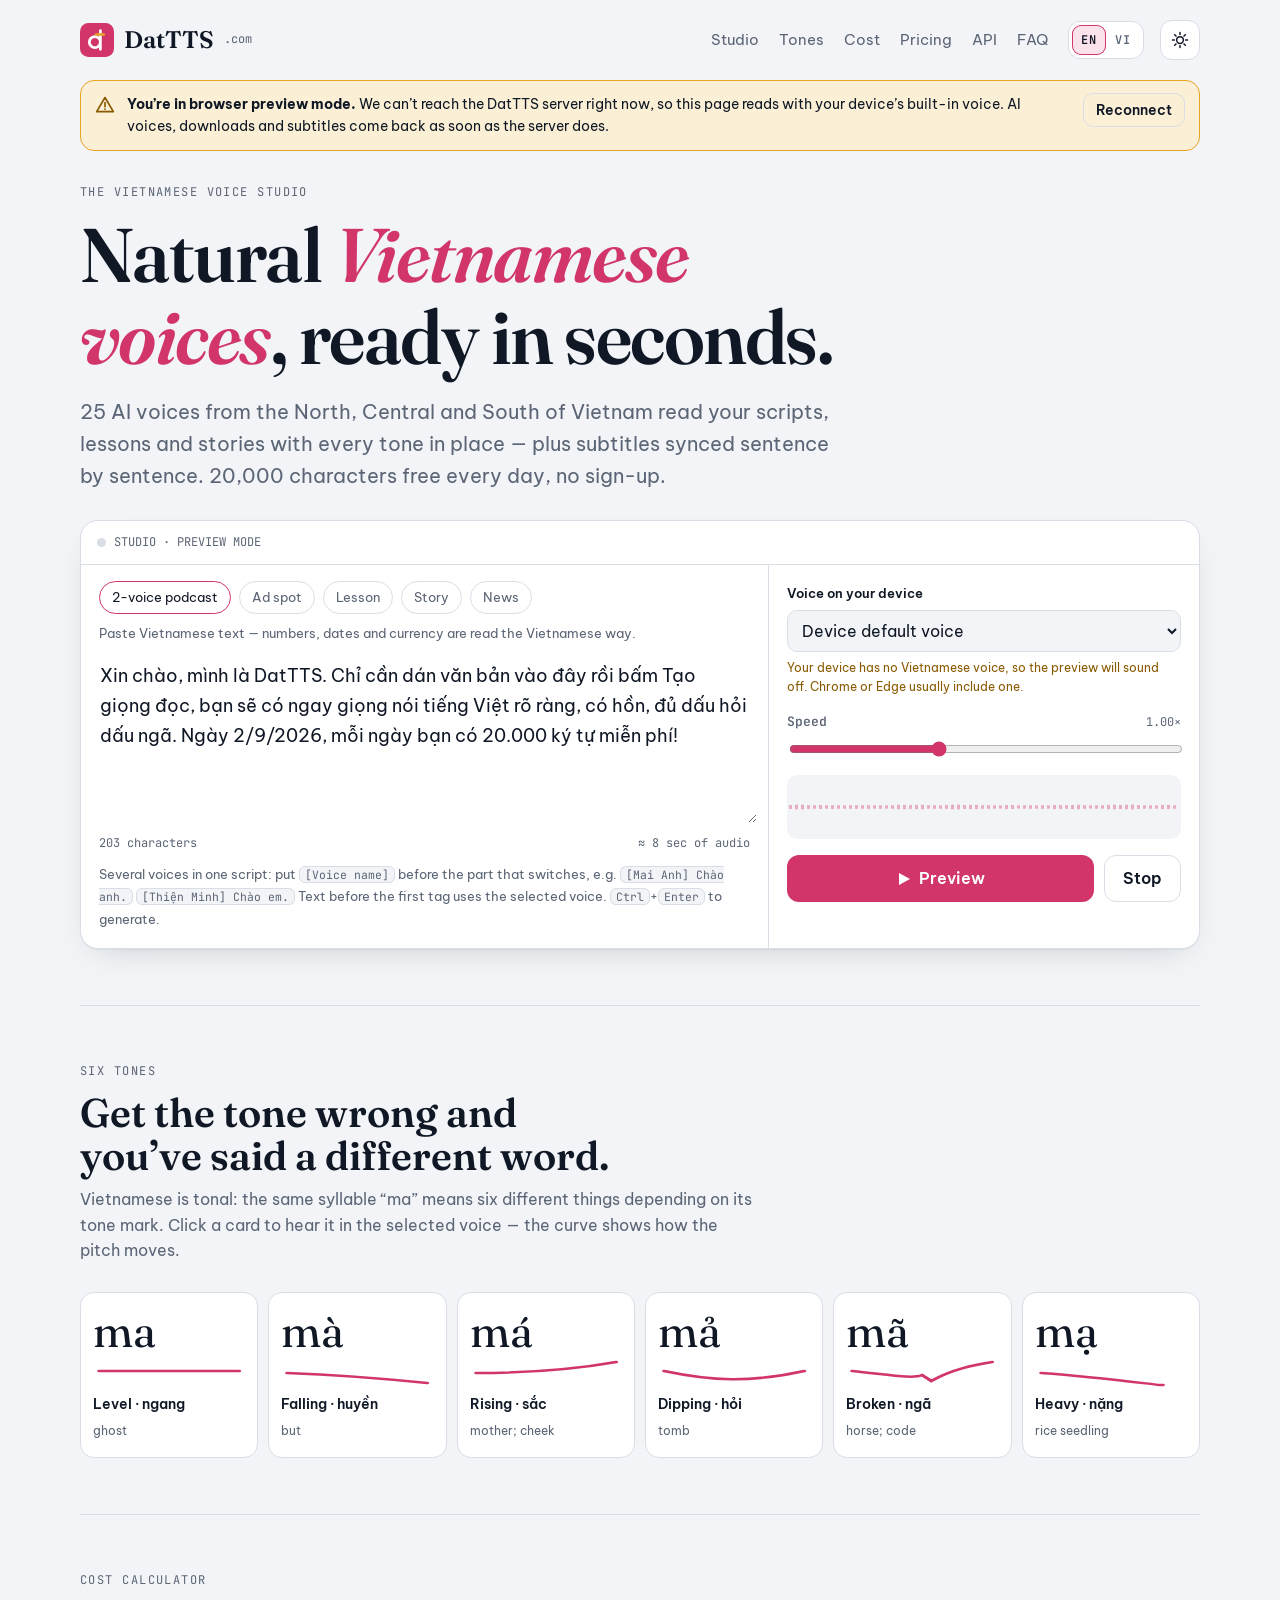
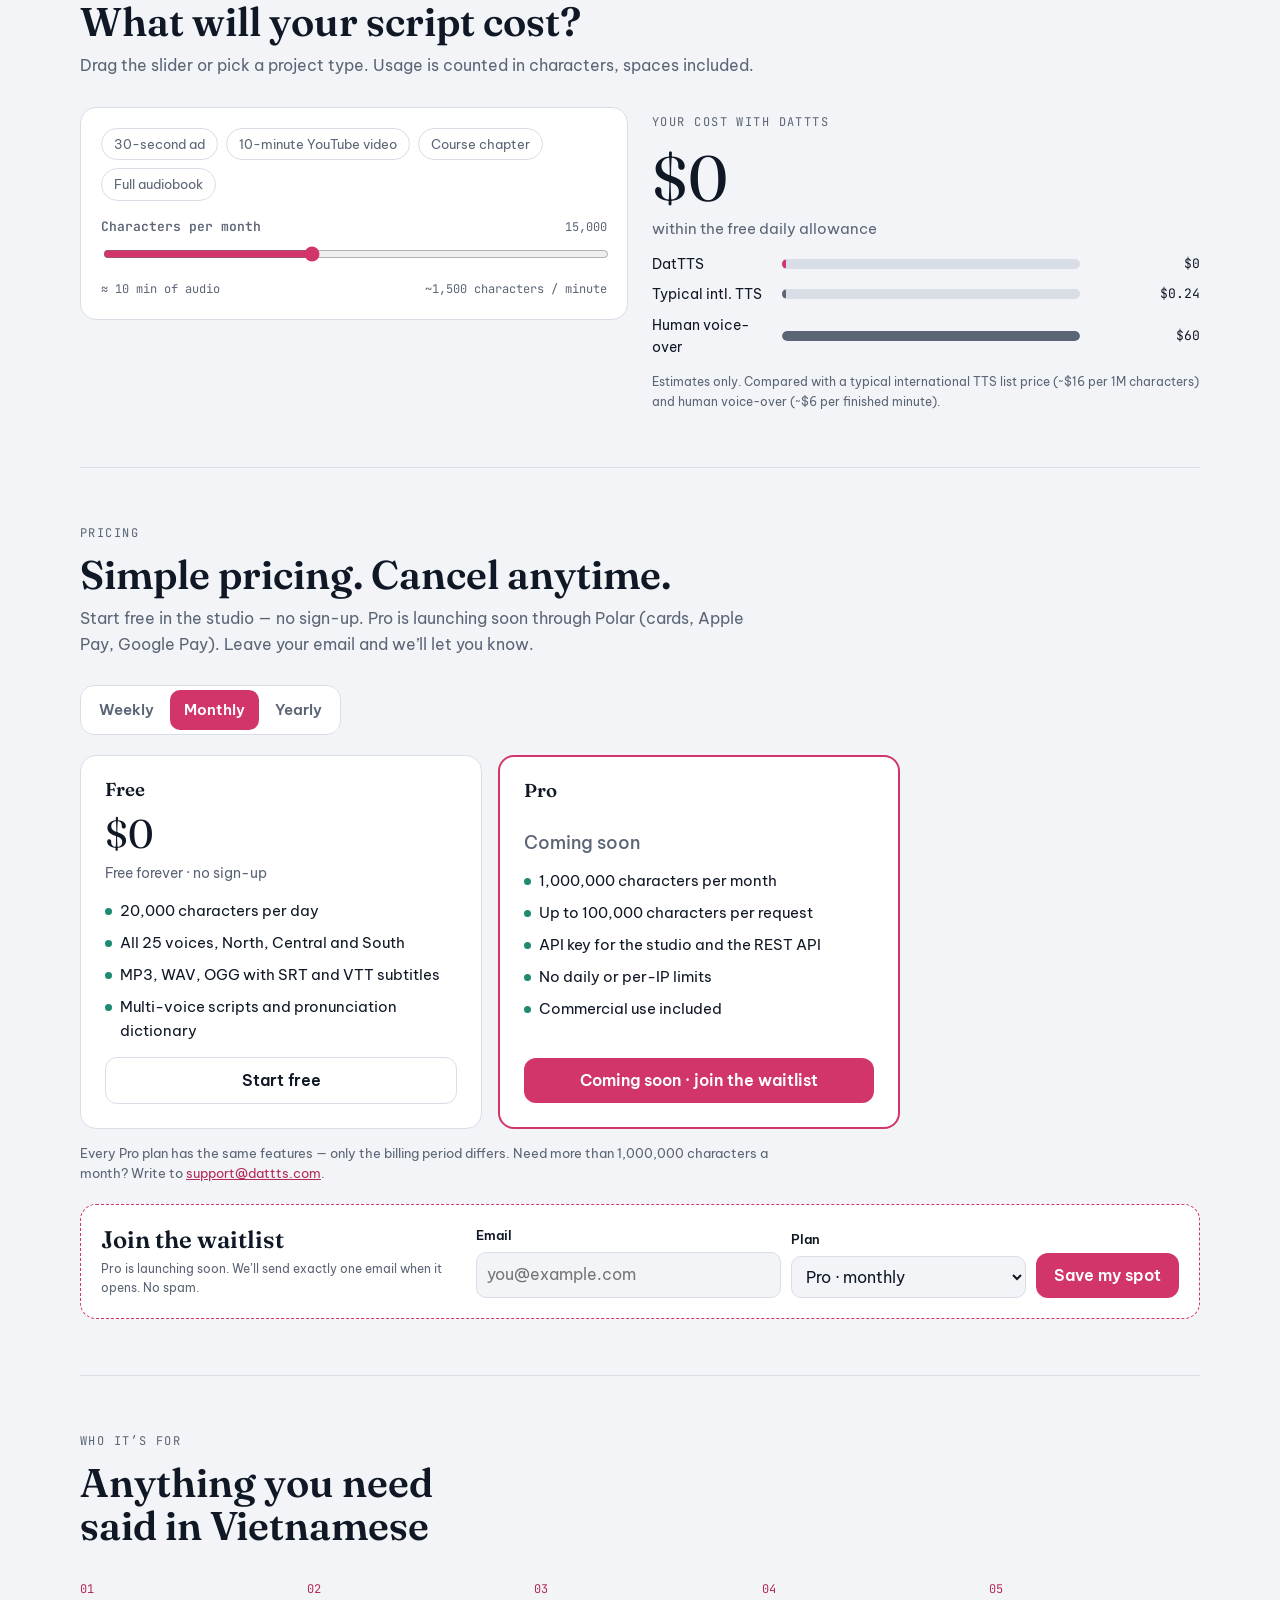
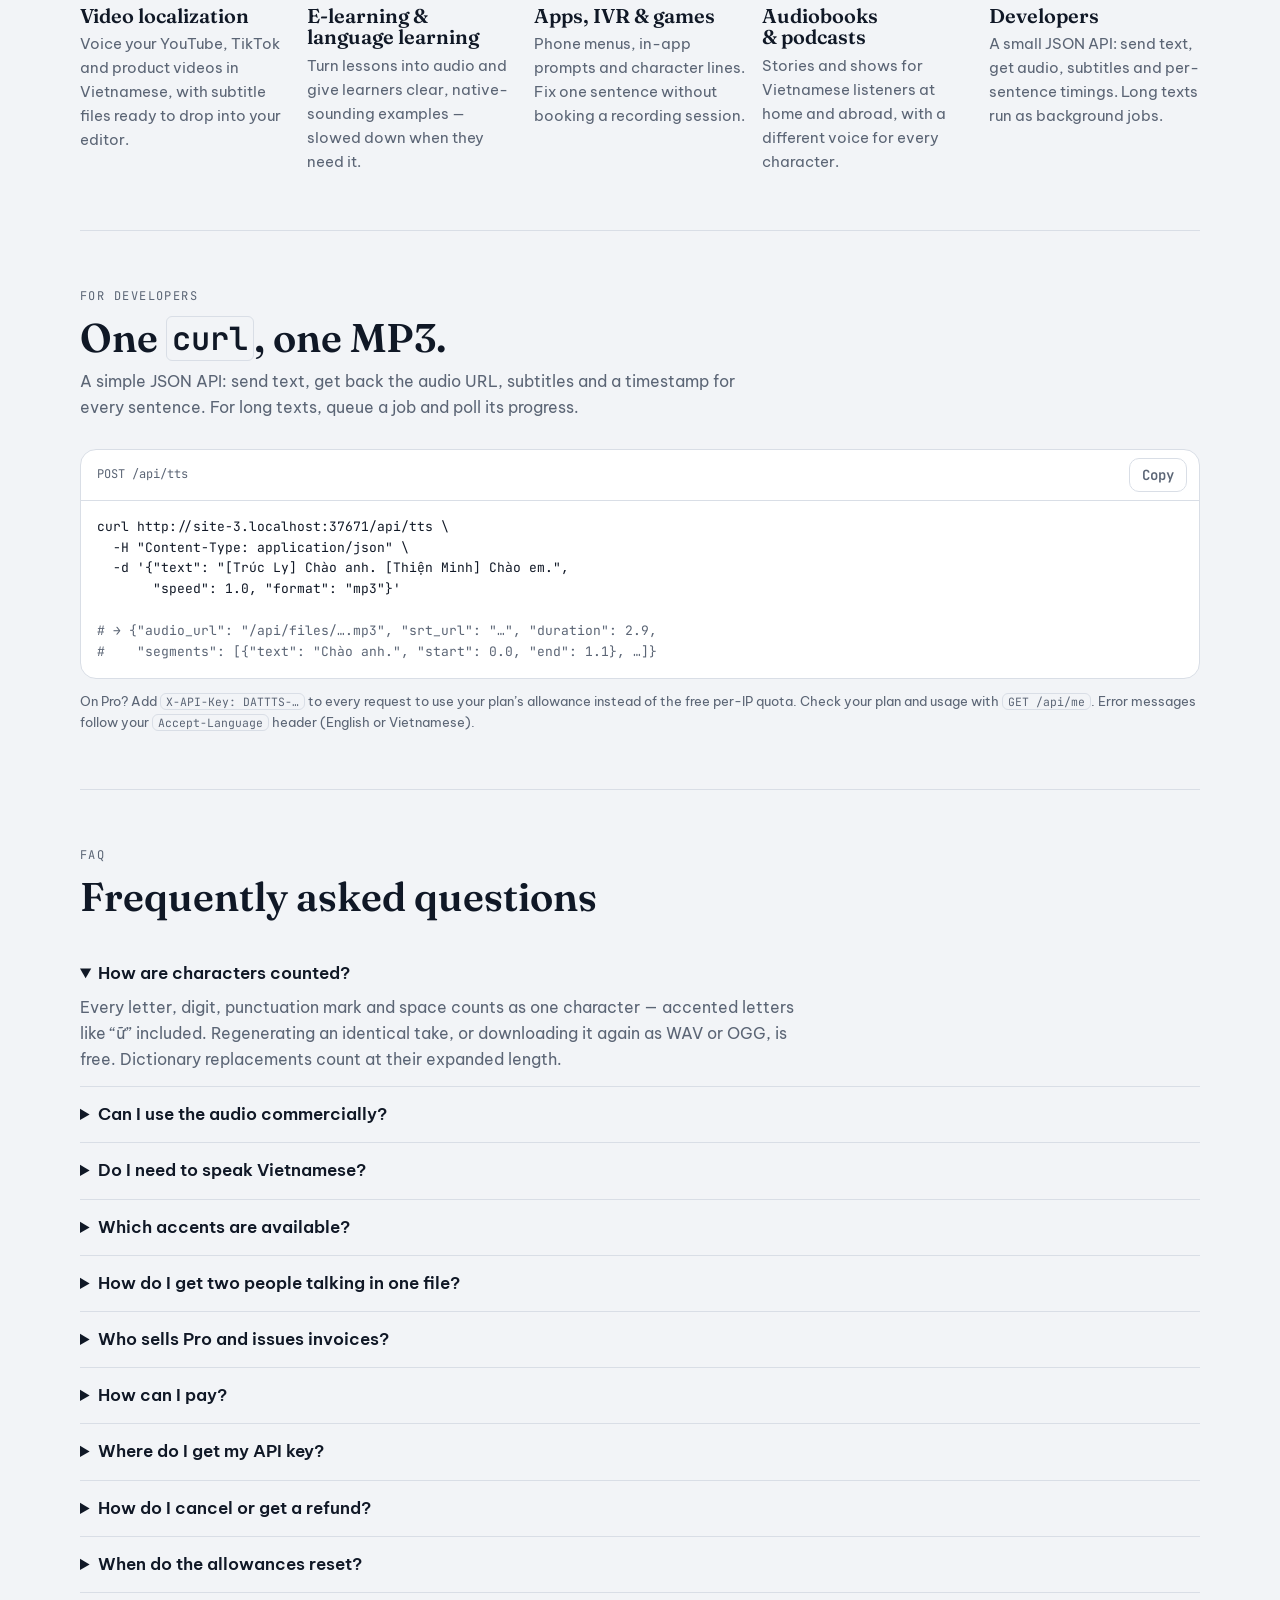
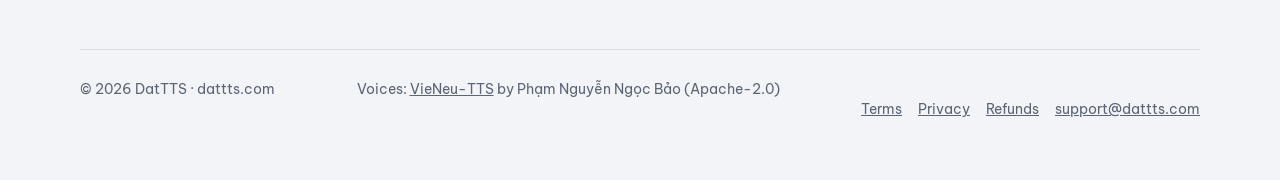
==== commit 3c00bb59: "Go global: English-first site with VI toggle, Pro weekly/monthly/yearly plans - i18n (EN default, VI" ====
--- a/web/index.html
+++ b/web/index.html
@@ -4,7 +4,7 @@
 <meta charset="utf-8">
 <meta name="viewport" content="width=device-width, initial-scale=1, viewport-fit=cover">
 <title data-i18n="meta.index.title">DatTTS – The Vietnamese voice studio</title>
-<meta name="description" data-i18n-attr="content:meta.index.desc" content="Natural Vietnamese text-to-speech: 25 voices from the North, Centre and South, multi-voice scripts, SRT/VTT subtitles and a simple API. Free every day; Pro from $1.99 a week.">
+<meta name="description" data-i18n-attr="content:meta.index.desc" content="Natural Vietnamese text-to-speech: 25 voices from the North, Central and South, multi-voice scripts, SRT/VTT subtitles and a simple API. Free every day; Pro from $1.99 a week.">
 <meta property="og:title" content="DatTTS – Natural Vietnamese voices, ready in seconds">
 <meta property="og:description" content="The Vietnamese voice studio: 25 natural voices with every tone right. Download MP3, WAV or OGG with subtitles, or use the API.">
 <meta property="og:url" content="https://dattts.com/">
@@ -49,7 +49,7 @@
     <div class="hero-copy">
       <div class="eyebrow" data-i18n="hero.eyebrow">The Vietnamese voice studio</div>
       <h1 data-i18n-html="hero.title">Natural <em>Vietnamese voices</em>, ready in seconds.</h1>
-      <p class="lead" data-i18n="hero.lead">25 AI voices from the North, Centre and South of Vietnam read your scripts, lessons and stories with every tone in place — plus subtitles synced sentence by sentence. 20,000 characters free every day, no sign-up.</p>
+      <p class="lead" data-i18n="hero.lead">25 AI voices from the North, Central and South of Vietnam read your scripts, lessons and stories with every tone in place — plus subtitles synced sentence by sentence. 20,000 characters free every day, no sign-up.</p>
     </div>
 
     <section class="studio" id="studio" aria-labelledby="studioTitle">
@@ -230,7 +230,7 @@
     <div class="sec-head">
       <div class="eyebrow" data-i18n="pricing.eyebrow">Pricing</div>
       <h2 data-i18n="pricing.title">Simple pricing. Cancel anytime.</h2>
-      <p id="pricingLead" data-i18n="pricing.lead">Start free in the studio — no sign-up. Pro is billed securely by Polar with cards, Apple Pay or Google Pay, and your API key arrives by email right after checkout.</p>
+      <p id="pricingLead" data-i18n="pricing.lead">Start free in the studio — no sign-up. Pro is billed securely by Polar with cards, Apple Pay or Google Pay, and your API key is ready in Polar’s customer portal right after checkout.</p>
     </div>
 
     <fieldset class="cycle" id="cycle">
@@ -331,20 +331,20 @@
     <span id="hoi-dap" class="anchor-alias" aria-hidden="true"></span>
     <div class="sec-head"><div class="eyebrow" data-i18n="faq.eyebrow">FAQ</div><h2 data-i18n="faq.title">Frequently asked questions</h2></div>
     <details open><summary data-i18n="faq.q1">How are characters counted?</summary><p data-i18n-html="faq.a1">Every letter, digit, punctuation mark and space counts as one character — accented letters like “ữ” included. Regenerating an identical take, or downloading it again as WAV or OGG, is free. Dictionary replacements count at their expanded length.</p></details>
-    <details><summary data-i18n="faq.q2">Can I use the audio commercially?</summary><p data-i18n-html="faq.a2">Yes. The voice model is released under the Apache-2.0 license, which allows commercial use of all 25 built-in voices. Use your files in ads, monetized videos, apps and products you sell.</p></details>
-    <details><summary data-i18n="faq.q3">Do I need to speak Vietnamese?</summary><p data-i18n-html="faq.a3">No, but your text must be in Vietnamese — DatTTS doesn’t translate. Paste a translation from your team or translator and the studio reads it with correct tones. Numbers, dates, currency and units are expanded and read the Vietnamese way automatically.</p></details>
+    <details><summary data-i18n="faq.q2">Can I use the audio commercially?</summary><p data-i18n-html="faq.a2">Yes. The voice model is released under the Apache-2.0 license, which allows commercial use of all 25 built-in voices. Use your files in ads, monetized videos, apps and products you sell. DatTTS uses these 25 preset voices only — there is no voice cloning and no uploading of your own or anyone else’s voice.</p></details>
+    <details><summary data-i18n="faq.q3">Do I need to speak Vietnamese?</summary><p data-i18n-html="faq.a3">No, but your text must be in Vietnamese — DatTTS doesn’t translate. Paste a translation from your team or translator and the studio reads it with the right tones. Numbers, dates, currency and units are expanded and read the Vietnamese way automatically.</p></details>
     <details><summary data-i18n="faq.q4">Which accents are available?</summary><p data-i18n-html="faq.a4">Northern (Hanoi), Central and Southern (Saigon) accents, female and male, in three styles: natural, news and storytelling.</p></details>
     <details><summary data-i18n="faq.q5">How do I get two people talking in one file?</summary><p data-i18n-html="faq.a5">Type the voice name in square brackets before each line, e.g. <code lang="vi">[Trúc Ly] Chào anh. [Thiện Minh] Chào em.</code> The “Insert voice” menu in the studio does it for you.</p></details>
     <details><summary data-i18n="faq.q6">Who sells Pro and issues invoices?</summary><p data-i18n-html="faq.a6"><a href="https://polar.sh" rel="noopener">Polar</a> (Polar Software Inc.) is our Merchant of Record. Polar takes the payment, charges sales tax or VAT according to your country, and emails your invoice and receipt. Your card statement may show Polar instead of DatTTS.</p></details>
     <details><summary data-i18n="faq.q7">How can I pay?</summary><p data-i18n-html="faq.a7">Visa, Mastercard, American Express, JCB, Apple Pay and Google Pay, processed by Polar. Prices are in US dollars. <b>In Vietnam?</b> International Visa or Mastercard cards (debit cards included) work; domestic ATM cards that only run on the Napas network are not accepted.</p></details>
-    <details><summary data-i18n="faq.q8">Where do I get my API key?</summary><p data-i18n-html="faq.a8">Right after checkout, Polar emails you an API key starting with <code>DATTTS</code>. Click “Enter API key” in the studio and paste it in. You can view or rotate the key anytime in Polar’s customer portal (the “Manage plan” button).</p></details>
-    <details><summary data-i18n="faq.q9">How do I cancel or get a refund?</summary><p data-i18n-html="faq.a9">Cancel anytime in the Polar customer portal — you keep Pro until the end of the period you paid for and won’t be charged again. First purchase not working out? Ask within 14 days (3 days on Weekly) and, if you’ve used less than 10% of the first period’s allowance, we refund you in full. See the <a href="refund.html" data-href-vi="hoan-tien.html">refund policy</a>.</p></details>
+    <details><summary data-i18n="faq.q8">Where do I get my API key?</summary><p data-i18n-html="faq.a8">Right after checkout, Polar emails your receipt with an “Access purchase” button. It opens Polar’s customer portal, where your API key (starting with <code>DATTTS</code>) is waiting — copy it, click “Enter API key” in the studio and paste it in. The “Manage plan” button in the studio opens the same portal. If a key leaks, rotate it there; the old key stops working within about 10 minutes.</p></details>
+    <details><summary data-i18n="faq.q9">How do I cancel or get a refund?</summary><p data-i18n-html="faq.a9">Cancel anytime in the Polar customer portal — you keep Pro until the end of the period you paid for and won’t be charged again. First purchase not working out? Ask within 14 days (3 days on Weekly) and, if the characters you’ve used since the charge are under 10% of one period’s allowance, we refund you in full. See the <a href="refund.html" data-href-vi="hoan-tien.html">refund policy</a>.</p></details>
     <details><summary data-i18n="faq.q10">When do the allowances reset?</summary><p data-i18n-html="faq.a10">All resets use Vietnam time (UTC+7). Free: daily at midnight. Pro Weekly: every Monday at 00:00. Pro Monthly and Yearly: on the 1st of each month. Unused characters don’t roll over.</p></details>
   </section>
 
   <footer>
     <span>© 2026 DatTTS · dattts.com</span>
-    <span><span data-i18n="footer.credit">Voices by</span> <a href="https://huggingface.co/pnnbao-ump/VieNeu-TTS-v3-Turbo" rel="noopener">VieNeu-TTS by Phạm Nguyễn Ngọc Bảo</a> (Apache-2.0)</span>
+    <span><span data-i18n="footer.credit">Voices:</span> <a href="https://huggingface.co/pnnbao-ump/VieNeu-TTS-v3-Turbo" rel="noopener">VieNeu-TTS</a> <span data-i18n="footer.creditBy">by</span> <span lang="vi">Phạm Nguyễn Ngọc Bảo</span> (Apache-2.0)</span>
     <nav class="footlinks" aria-label="Policies" data-i18n-attr="aria-label:footer.aria"><a href="terms.html" data-href-vi="dieu-khoan.html" data-i18n="footer.terms">Terms</a><a href="privacy.html" data-href-vi="bao-mat.html" data-i18n="footer.privacy">Privacy</a><a href="refund.html" data-href-vi="hoan-tien.html" data-i18n="footer.refund">Refunds</a><a href="mailto:support@dattts.com">support@dattts.com</a></nav>
   </footer>
 </div>
@@ -353,7 +353,7 @@
 <dialog class="keydlg" id="keyDlg" aria-labelledby="keyDlgTitle">
   <form id="keyForm" novalidate>
     <h3 id="keyDlgTitle" data-i18n="key.title">Enter API key</h3>
-    <p class="note" data-i18n-html="key.note">After checkout, Polar emails you an API key starting with <code>DATTTS</code>. It’s also in the Polar customer portal.</p>
+    <p class="note" data-i18n-html="key.note">After checkout, your API key (starting with <code>DATTTS</code>) is in Polar’s customer portal — open it with the “Access purchase” button in Polar’s receipt email.</p>
     <div class="field">
       <label for="keyInput" data-i18n="key.label">API key</label>
       <input type="text" id="keyInput" name="key" autocomplete="off" autocapitalize="off" spellcheck="false" placeholder="DATTTS-XXXXXXXX-…" aria-describedby="keyMsg">
--- a/web/styles.css
+++ b/web/styles.css
@@ -415,10 +415,11 @@
 .cycle label.off>span{text-decoration:line-through;opacity:.6}
 .cycle .mini{font-style:normal;font-family:var(--f-mono);font-size:11px;font-weight:600;border-radius:999px;padding:1px 6px;background:var(--jade-soft);color:var(--jade)}
 .cycle input:checked+span .mini{background:rgba(255,255,255,.22);color:inherit}
-@media (max-width:420px){.cycle{display:grid;width:100%}.cycle label>span{padding:8px 6px;justify-content:center;font-size:14px;gap:4px}}
+@media (max-width:480px){.cycle{display:grid;width:100%;grid-template-columns:repeat(3,minmax(0,1fr))}.cycle label{min-width:0}.cycle label>span{height:100%;padding:6px 4px;justify-content:center;flex-wrap:wrap;text-align:center;font-size:14px;gap:2px 4px;white-space:normal;line-height:1.25}}
 .plan .tags{display:flex;gap:6px;flex-wrap:wrap;min-height:0}
 .plan .tags:not(:has(.tag:not([hidden]))){display:none}
 .plan .tag.save{background:var(--jade-soft);color:var(--jade);box-shadow:inset 0 0 0 1px var(--jade)}
 .per-note{margin:-6px 0 0;font-size:14px;color:var(--muted)}
 .bigout small.sub{display:block;margin-top:8px;font-size:15px;line-height:1.4}
 .calc-out .vnd{margin:-6px 0 0}
+.doc .langnote{font-size:14px;color:var(--muted);background:var(--surface);border:1px solid var(--line);border-radius:12px;padding:10px 14px;margin:0 0 20px}
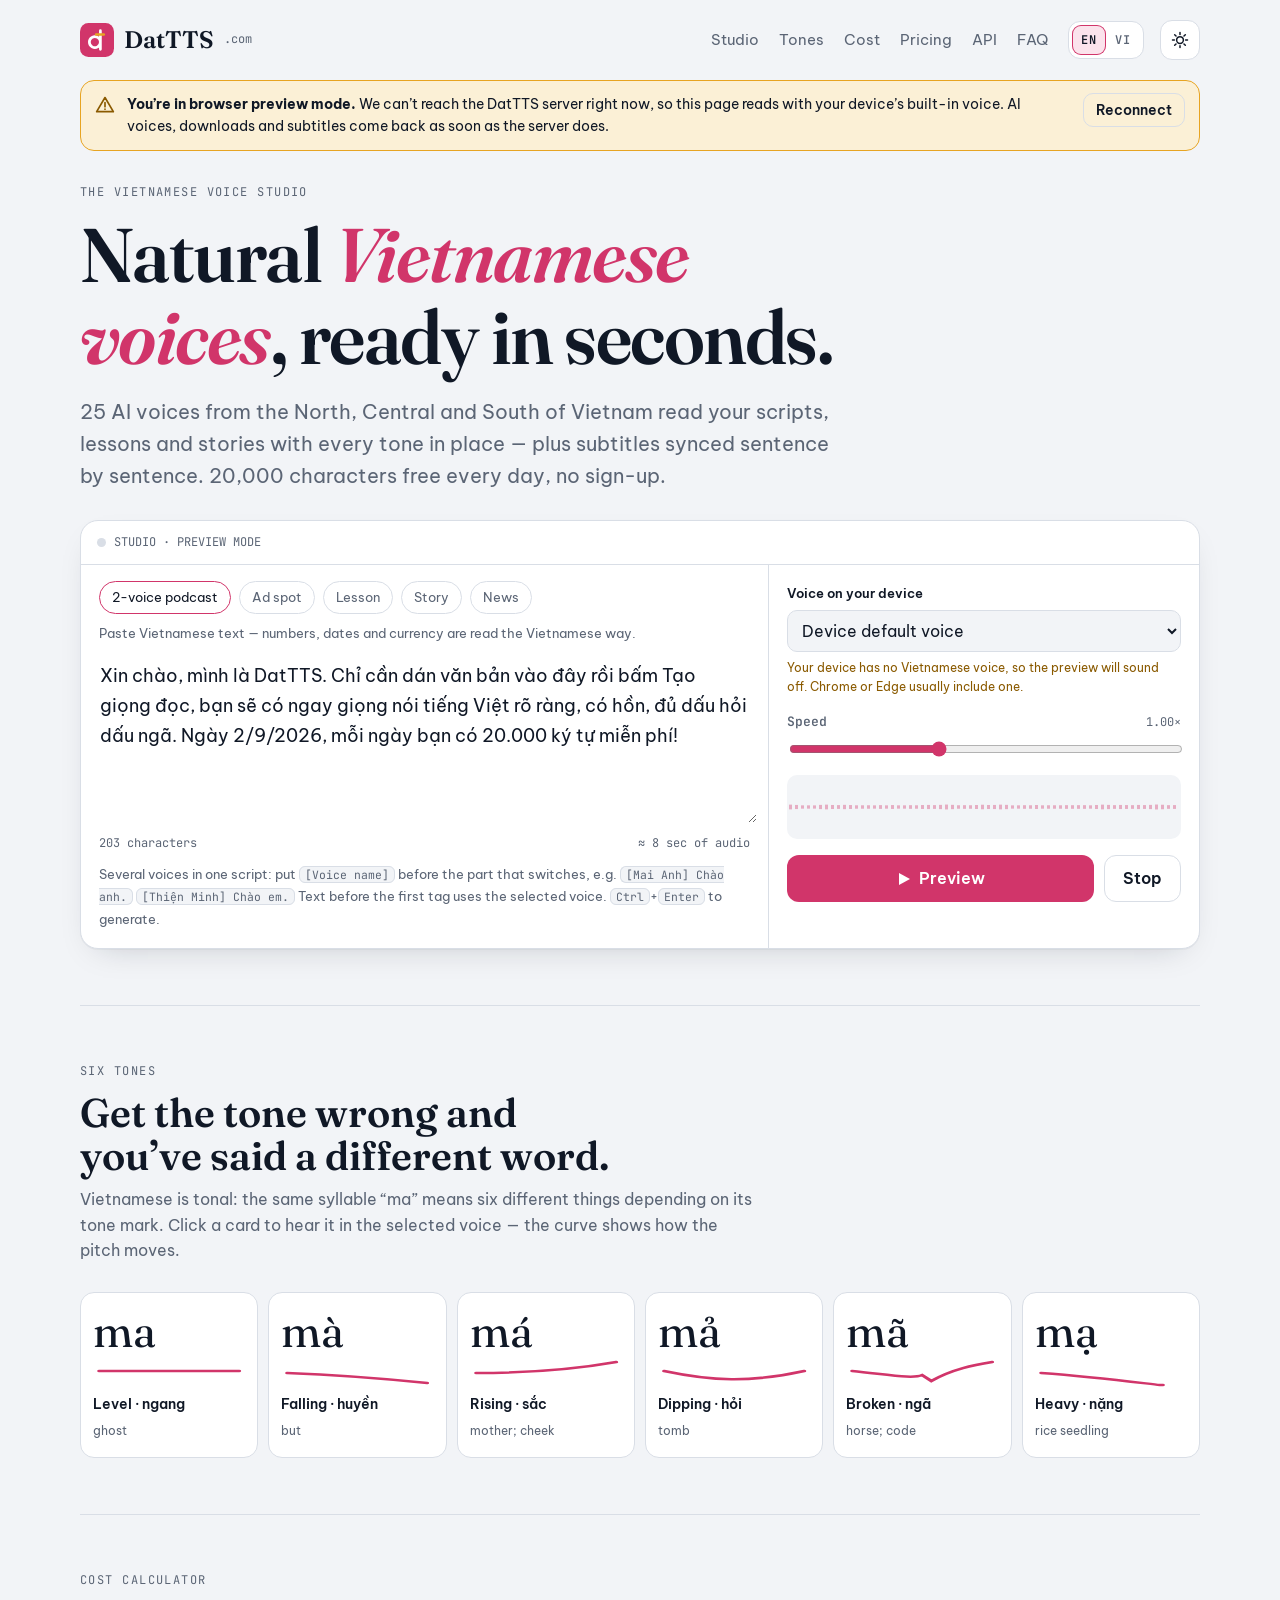
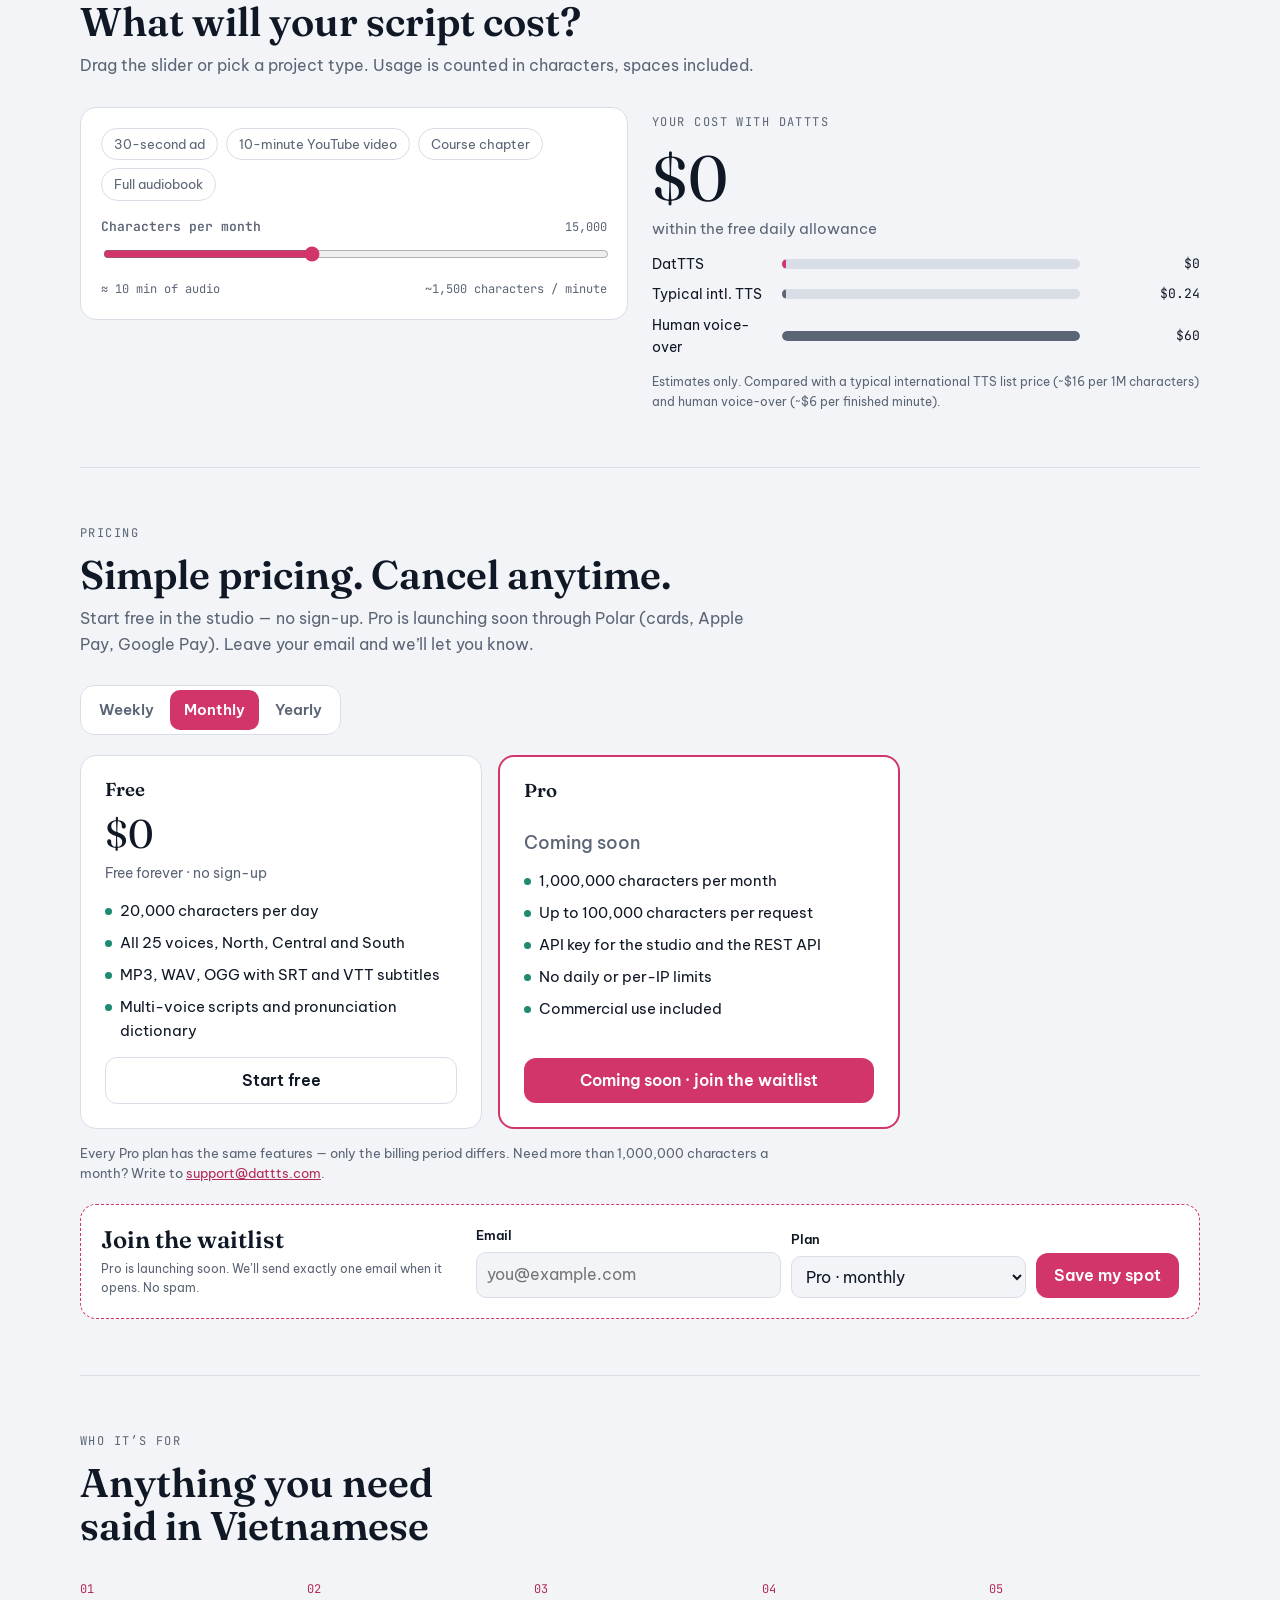
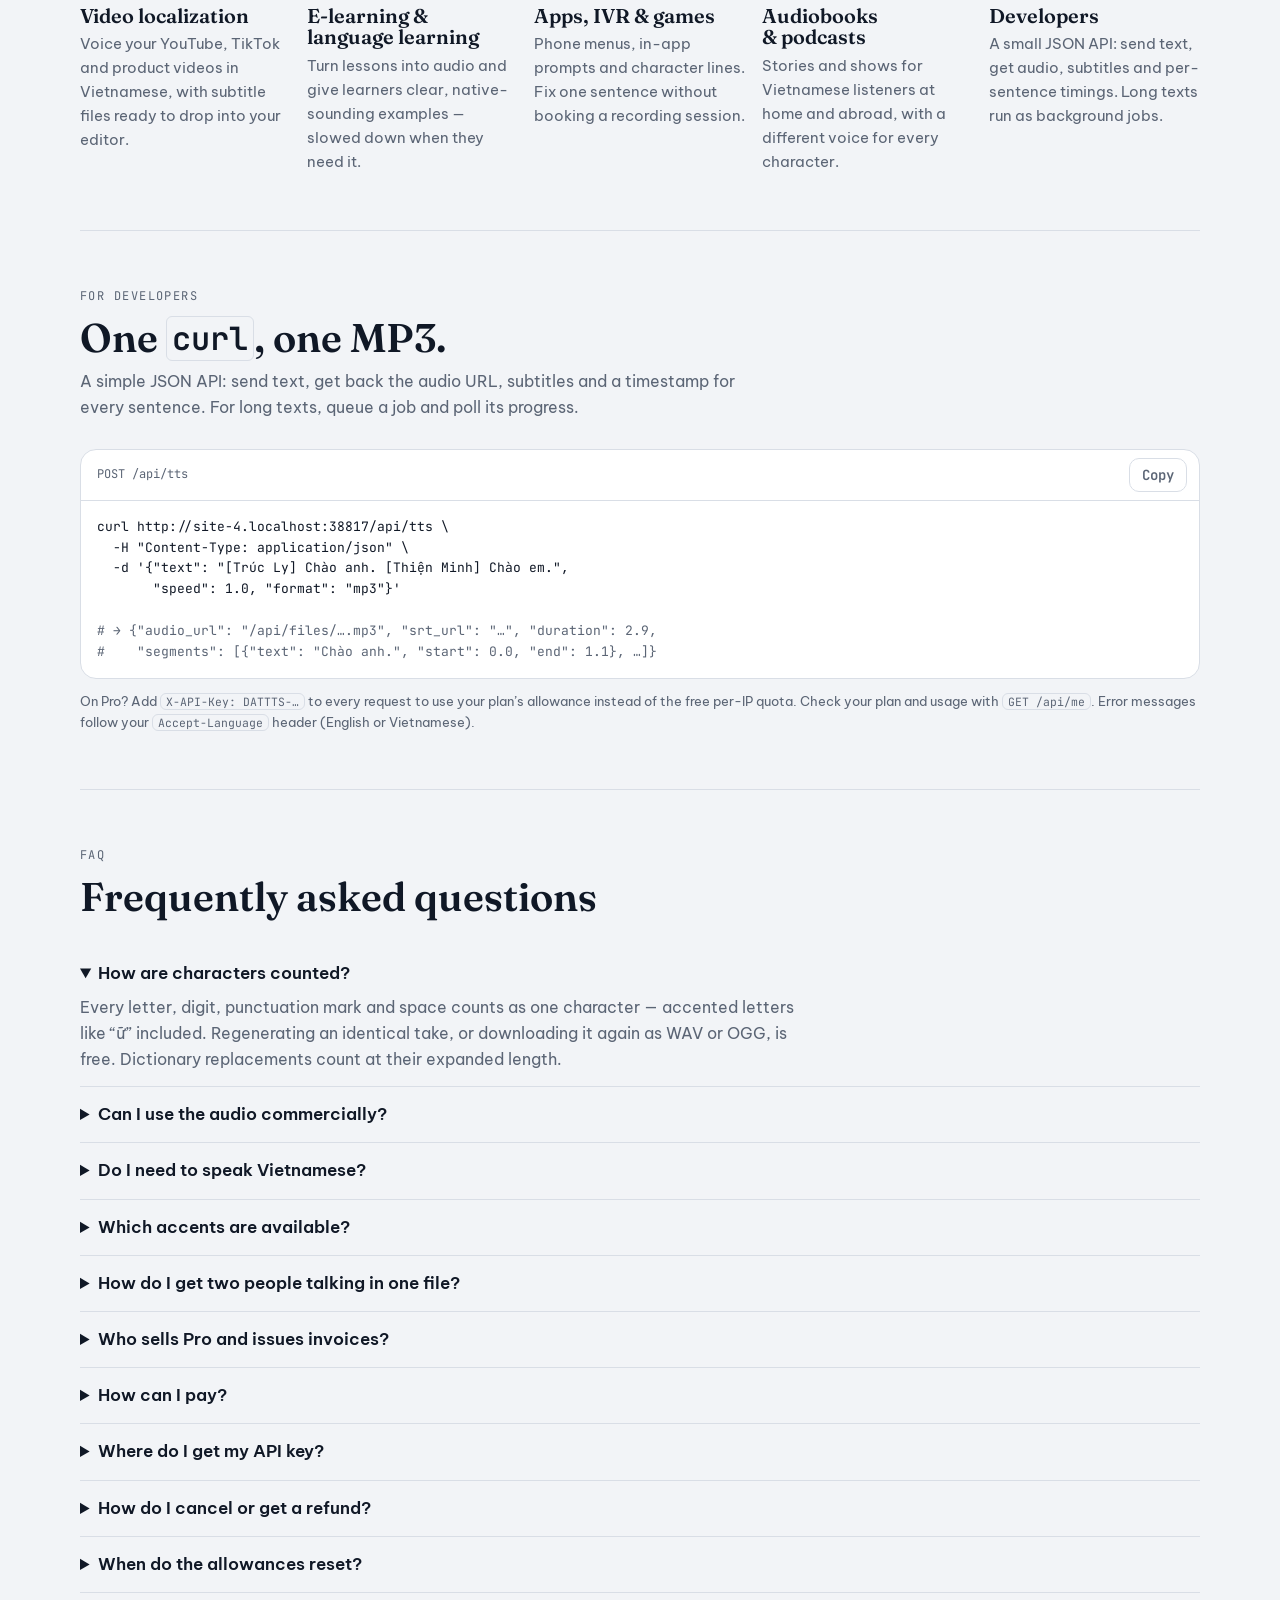
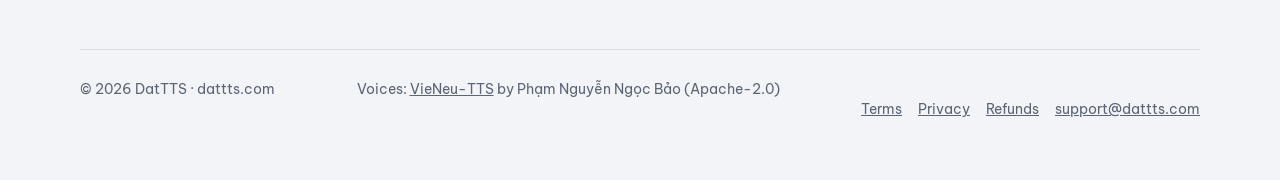
==== commit a0e62049: "Production hardening: free-tier cost caps, file retention, CI, monitoring, SEO, security headers - F" ====
--- a/web/index.html
+++ b/web/index.html
@@ -9,6 +9,10 @@
 <meta property="og:description" content="The Vietnamese voice studio: 25 natural voices with every tone right. Download MP3, WAV or OGG with subtitles, or use the API.">
 <meta property="og:url" content="https://dattts.com/">
 <meta property="og:type" content="website">
+<meta property="og:image" content="https://dattts.com/og.png">
+<meta property="og:image:width" content="1200">
+<meta property="og:image:height" content="630">
+<meta name="twitter:card" content="summary_large_image">
 <link rel="canonical" href="https://dattts.com/">
 <meta name="theme-color" content="#D63A6E">
 <link rel="icon" href="data:image/svg+xml,%3Csvg xmlns='http://www.w3.org/2000/svg' viewBox='0 0 40 40'%3E%3Crect width='40' height='40' rx='10' fill='%23D63A6E'/%3E%3Cpath d='M24 9v22M24 22.5a6.5 6.5 0 1 1 0-.01' stroke='%23fff' stroke-width='3.2' fill='none' stroke-linecap='round'/%3E%3Cpath d='M19 13.5h9' stroke='%23E7A422' stroke-width='3' stroke-linecap='round'/%3E%3C/svg%3E">
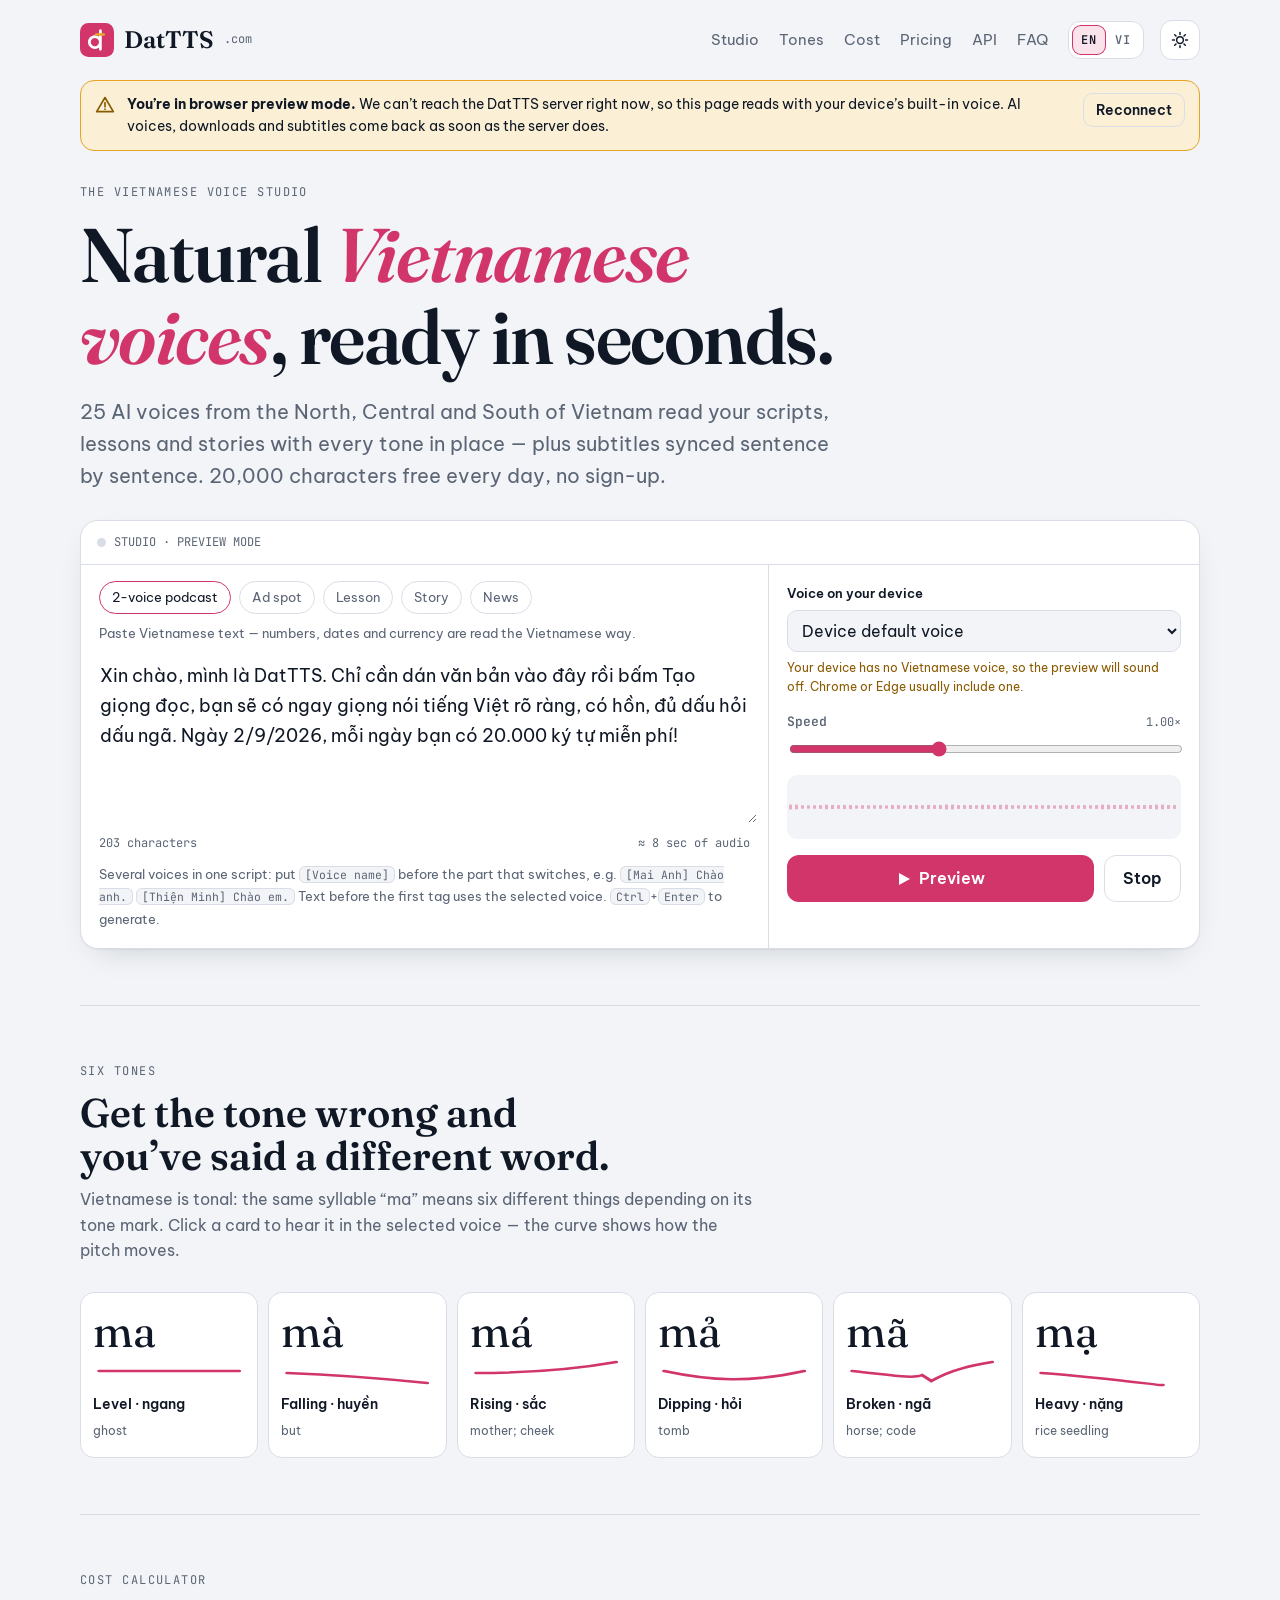
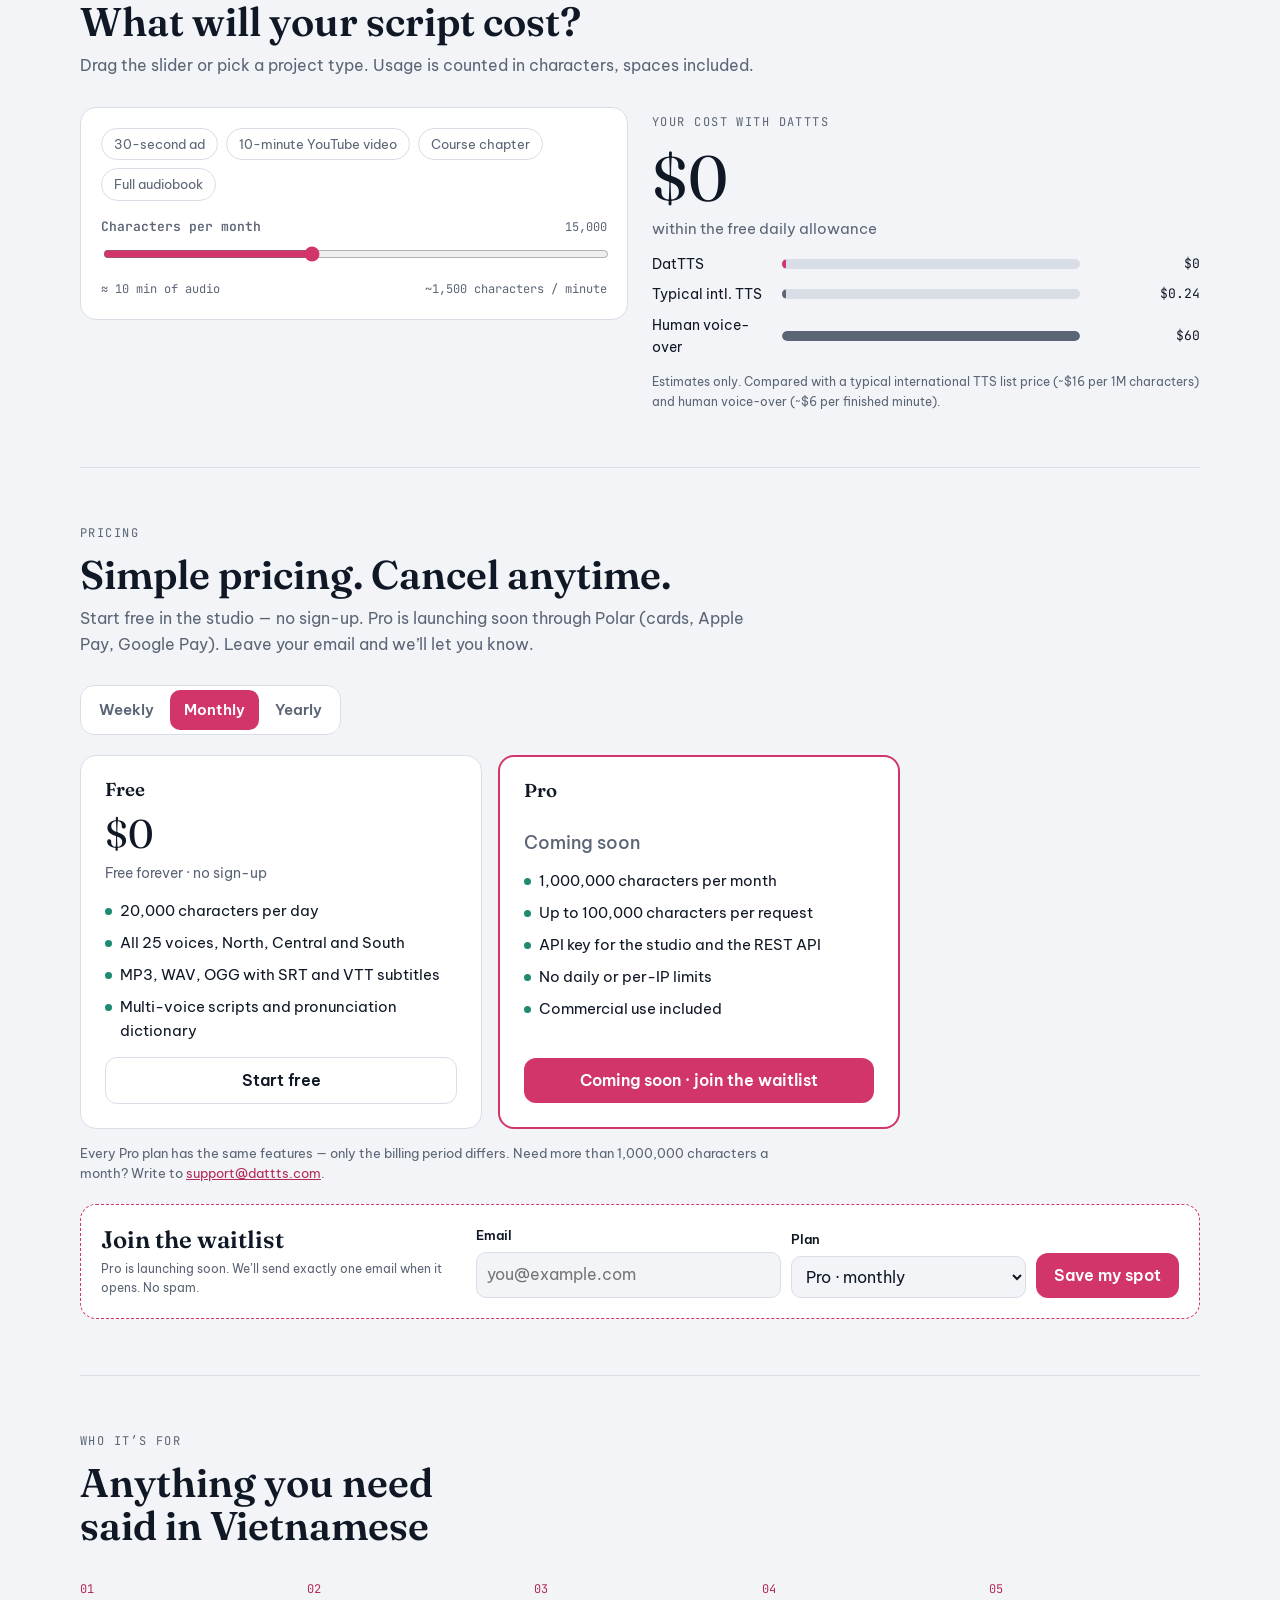
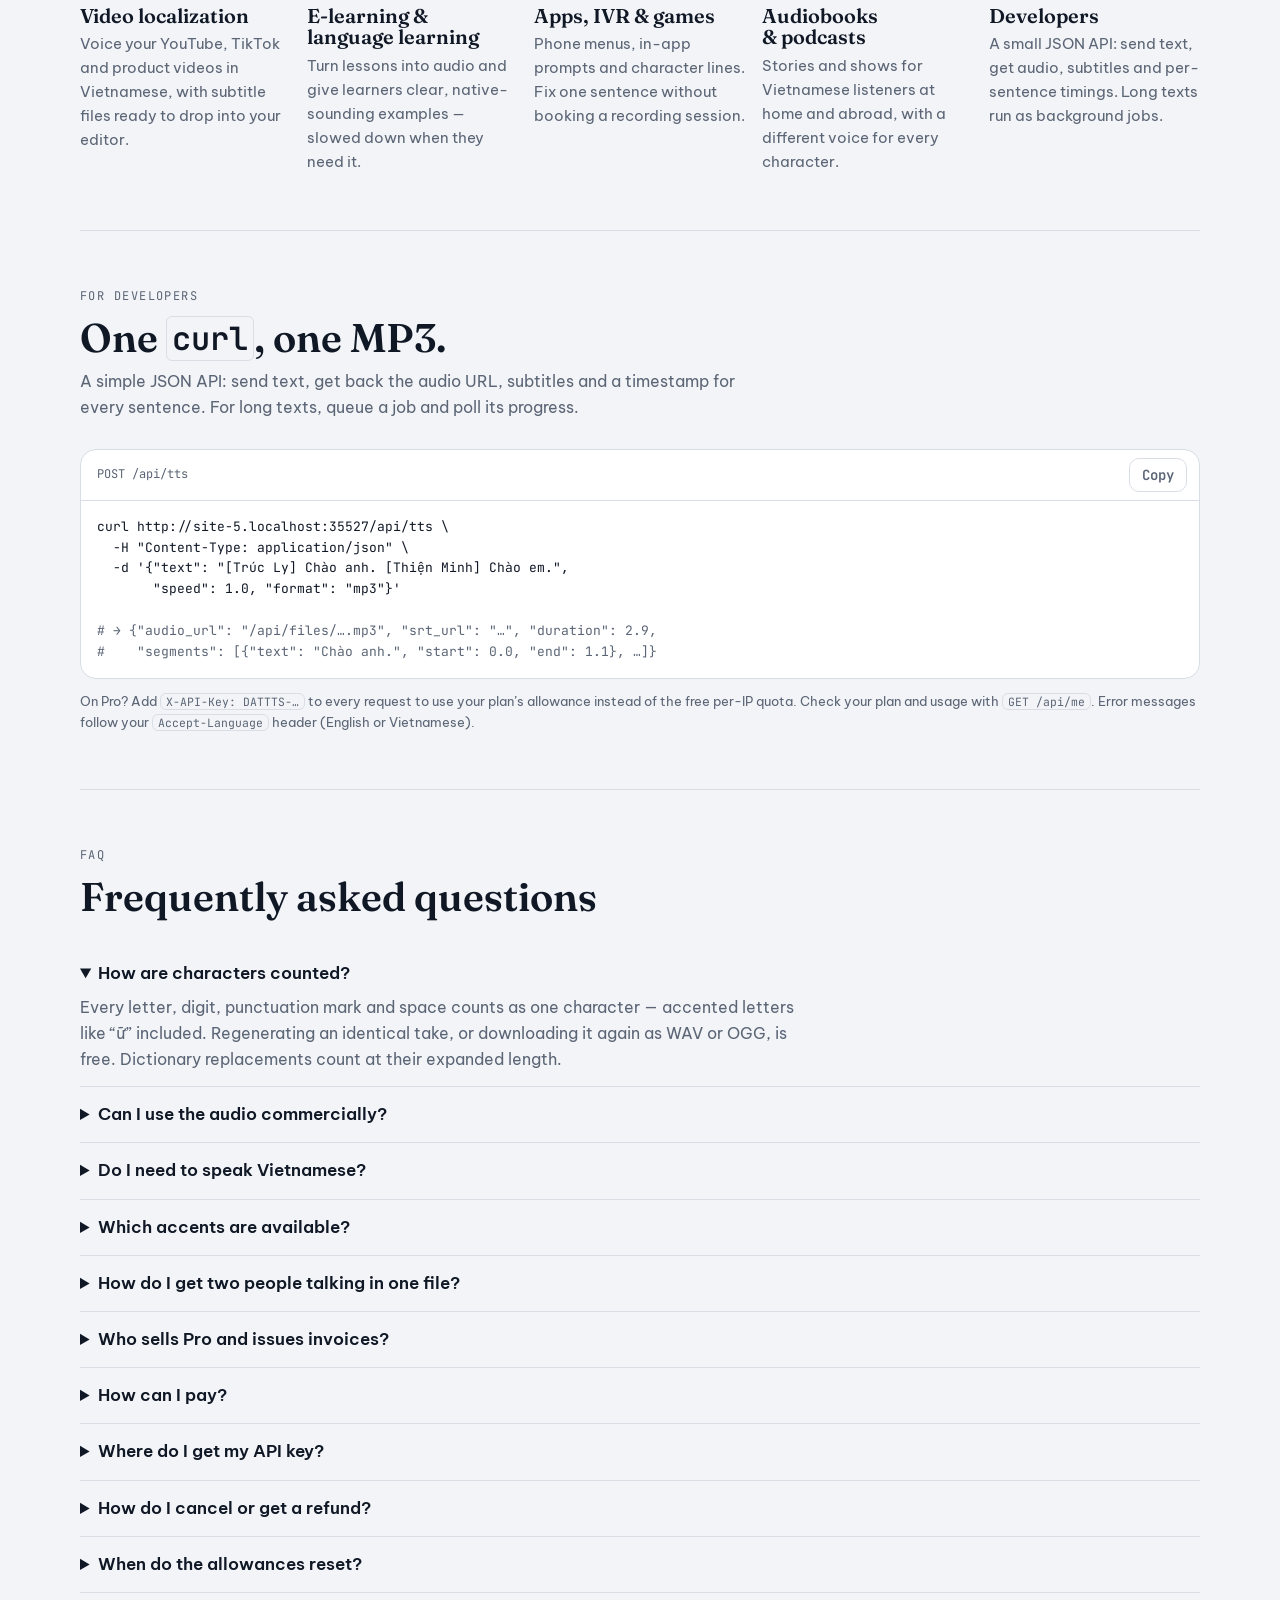
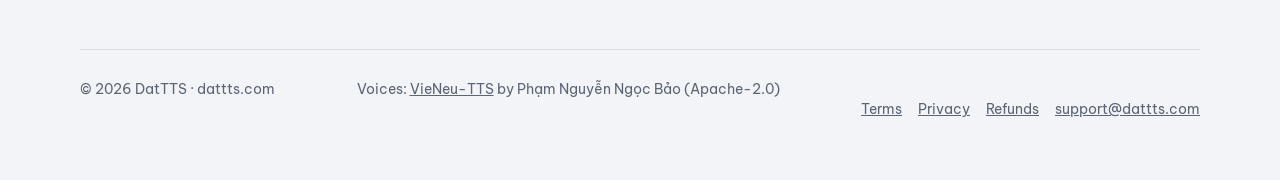
==== commit 2409badf: "Add static Vietnamese landing page at /vi/ for SEO - scripts/build_vi.mjs pre-renders web/vi/index.h" ====
--- a/web/index.html
+++ b/web/index.html
@@ -14,6 +14,9 @@
 <meta property="og:image:height" content="630">
 <meta name="twitter:card" content="summary_large_image">
 <link rel="canonical" href="https://dattts.com/">
+<link rel="alternate" hreflang="en" href="https://dattts.com/">
+<link rel="alternate" hreflang="vi" href="https://dattts.com/vi/">
+<link rel="alternate" hreflang="x-default" href="https://dattts.com/">
 <meta name="theme-color" content="#D63A6E">
 <link rel="icon" href="data:image/svg+xml,%3Csvg xmlns='http://www.w3.org/2000/svg' viewBox='0 0 40 40'%3E%3Crect width='40' height='40' rx='10' fill='%23D63A6E'/%3E%3Cpath d='M24 9v22M24 22.5a6.5 6.5 0 1 1 0-.01' stroke='%23fff' stroke-width='3.2' fill='none' stroke-linecap='round'/%3E%3Cpath d='M19 13.5h9' stroke='%23E7A422' stroke-width='3' stroke-linecap='round'/%3E%3C/svg%3E">
 <link rel="preconnect" href="https://fonts.googleapis.com">
@@ -65,7 +68,7 @@
           <span class="qtrack" aria-hidden="true"><span id="quotaFill"></span></span>
         </div>
         <button class="btn btn-ghost btn-sm keybtn online-only" id="keyBtn" type="button" aria-haspopup="dialog">
-          <svg viewBox="0 0 24 24" aria-hidden="true"><circle cx="8" cy="15" r="4"/><path d="M11 12 20 3m-3 3 3 3m-6 0 2 2"/></svg><span id="keyBtnLabel">Enter API key</span>
+          <svg viewBox="0 0 24 24" aria-hidden="true"><circle cx="8" cy="15" r="4"/><path d="M11 12 20 3m-3 3 3 3m-6 0 2 2"/></svg><span id="keyBtnLabel" data-i18n="key.btnEnter">Enter API key</span>
         </button>
       </div>
 
@@ -144,7 +147,7 @@
           </fieldset>
           <canvas id="wave" aria-hidden="true"></canvas>
           <div class="actions">
-            <button class="btn btn-primary" id="genBtn" type="button"><span class="spinner" aria-hidden="true"></span><svg class="gicon" width="14" height="14" viewBox="0 0 14 14" aria-hidden="true"><path d="M2 1l11 6-11 6z" fill="currentColor"/></svg><span id="genLabel">Generate voice</span></button>
+            <button class="btn btn-primary" id="genBtn" type="button"><span class="spinner" aria-hidden="true"></span><svg class="gicon" width="14" height="14" viewBox="0 0 14 14" aria-hidden="true"><path d="M2 1l11 6-11 6z" fill="currentColor"/></svg><span id="genLabel" data-i18n="gen.label">Generate voice</span></button>
             <button class="btn btn-ghost offline-only" id="stopBtn" type="button" data-i18n="controls.stop">Stop</button>
           </div>
           <div class="progress" id="progress" hidden>
@@ -250,7 +253,7 @@
         <div class="price" id="freePrice">$0</div>
         <p class="per-note" data-i18n="plan.free.sub">Free forever · no sign-up</p>
         <ul>
-          <li id="freeQuota">20,000 characters per day</li>
+          <li id="freeQuota" data-ssg-vi="plan.quota.day;n=20.000">20,000 characters per day</li>
           <li data-i18n="plan.f.voices">All 25 voices, North, Central and South</li>
           <li data-i18n="plan.f.formats">MP3, WAV, OGG with SRT and VTT subtitles</li>
           <li data-i18n="plan.f.multi">Multi-voice scripts and pronunciation dictionary</li>
@@ -264,7 +267,7 @@
         <p class="per-note" id="proBilled" hidden></p>
         <p class="vnd" data-vnd hidden></p>
         <ul>
-          <li id="proQuota">1,000,000 characters per month</li>
+          <li id="proQuota" data-ssg-vi="plan.quota.month;n=1.000.000">1,000,000 characters per month</li>
           <li data-i18n="plan.f.long">Up to 100,000 characters per request</li>
           <li data-i18n="plan.f.api">API key for the studio and the REST API</li>
           <li data-i18n="plan.f.nolimit">No daily or per-IP limits</li>
